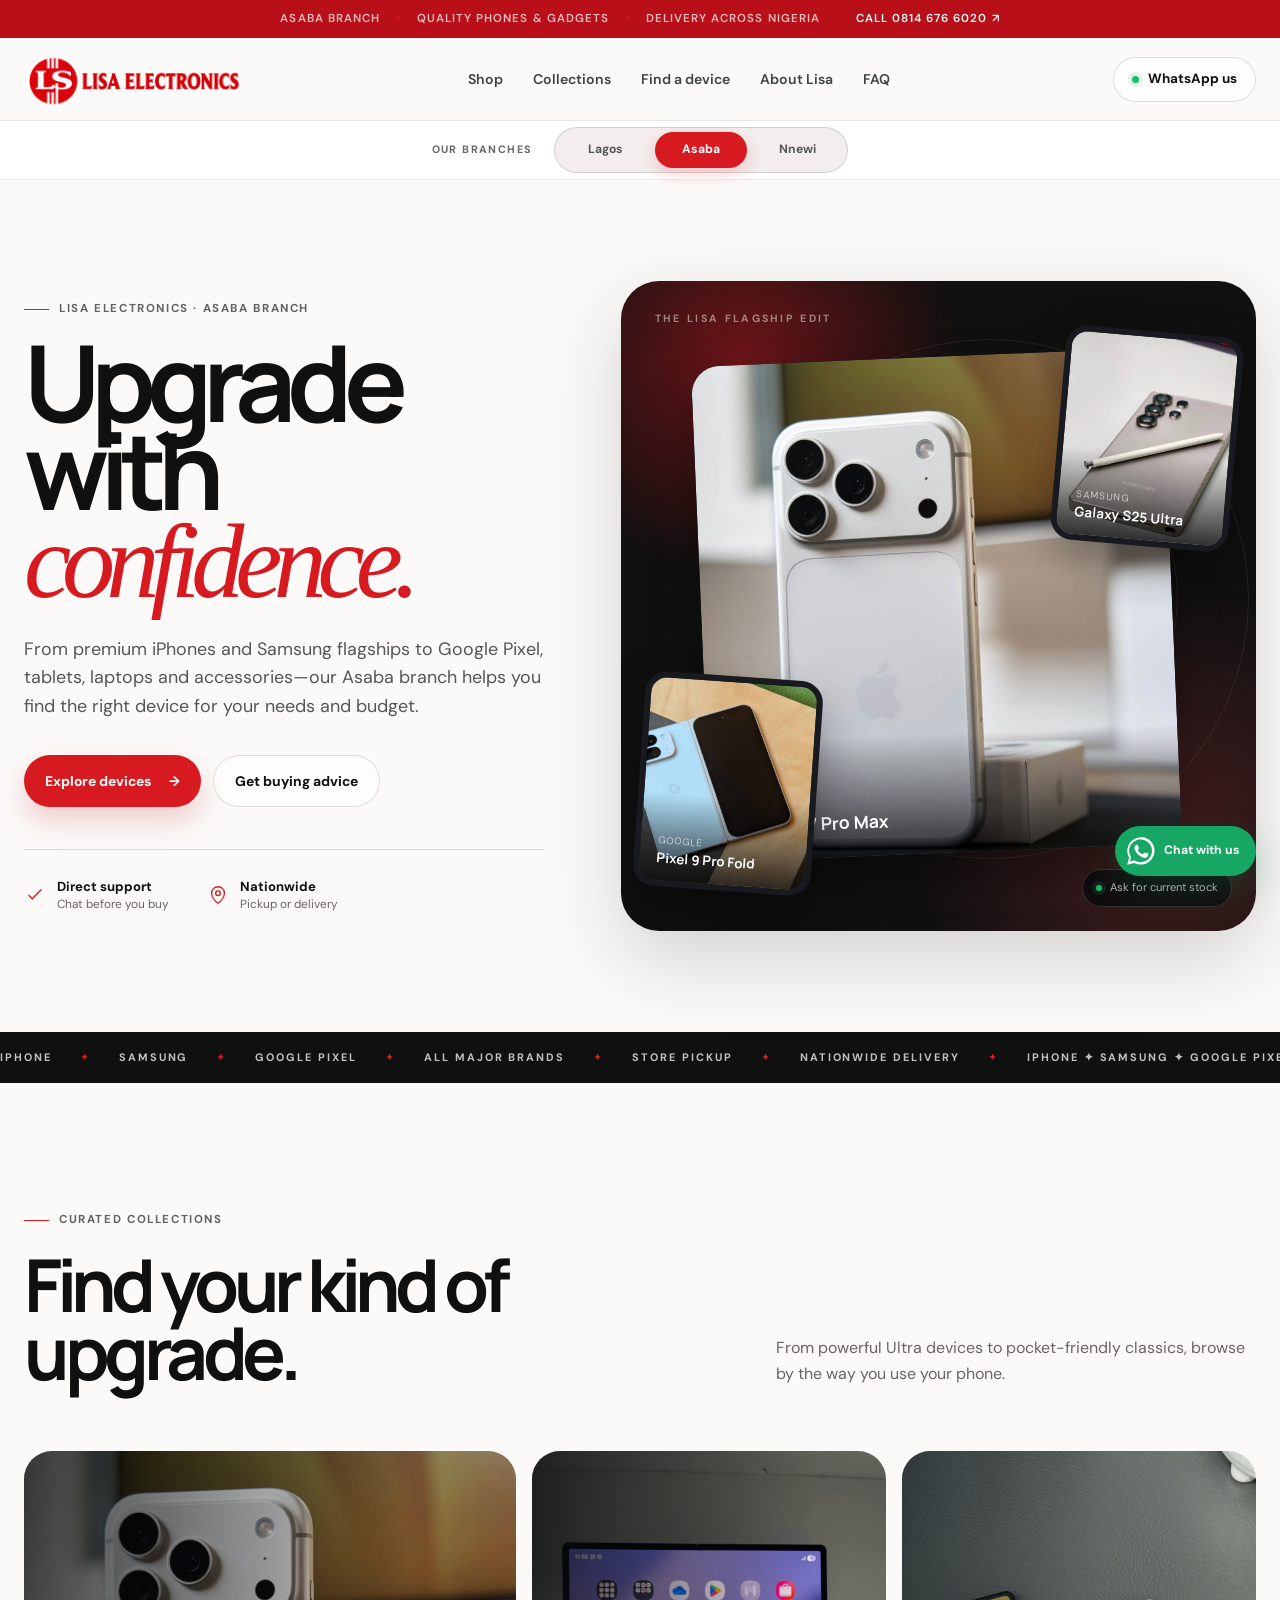
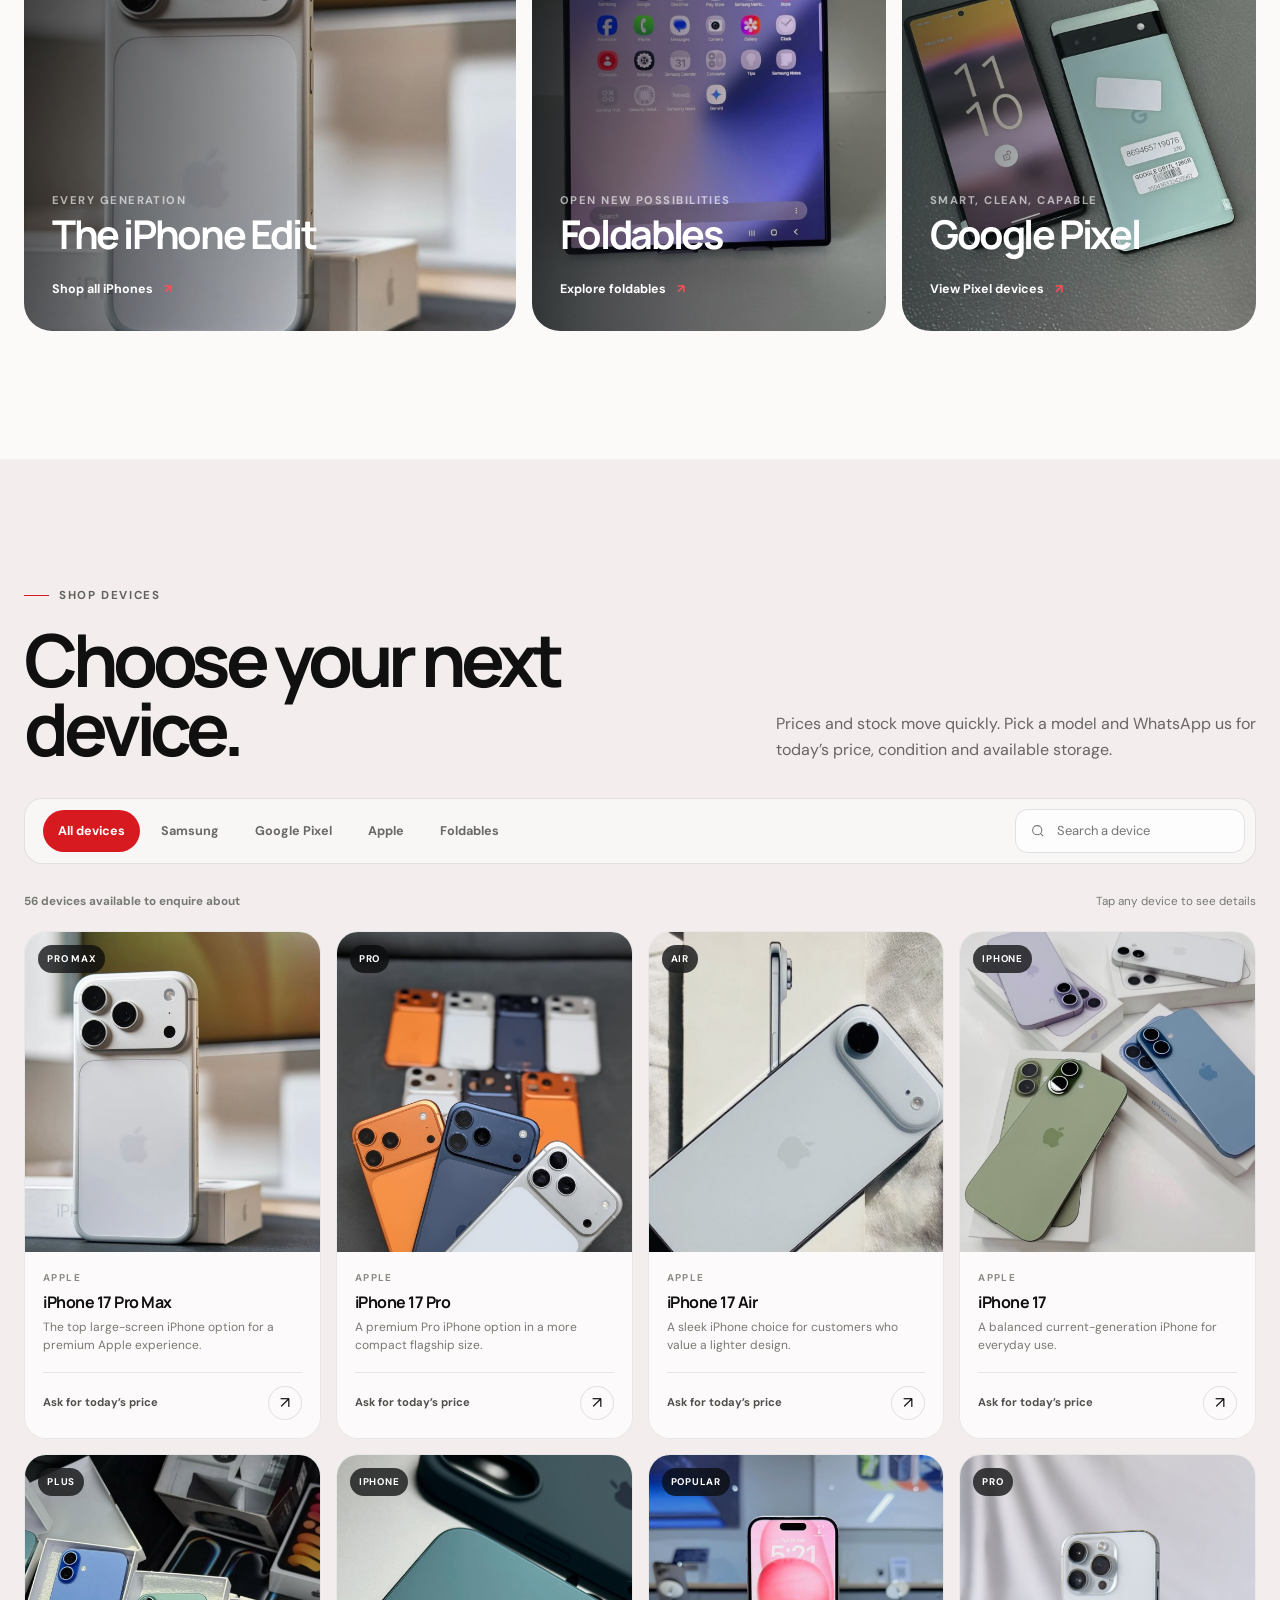
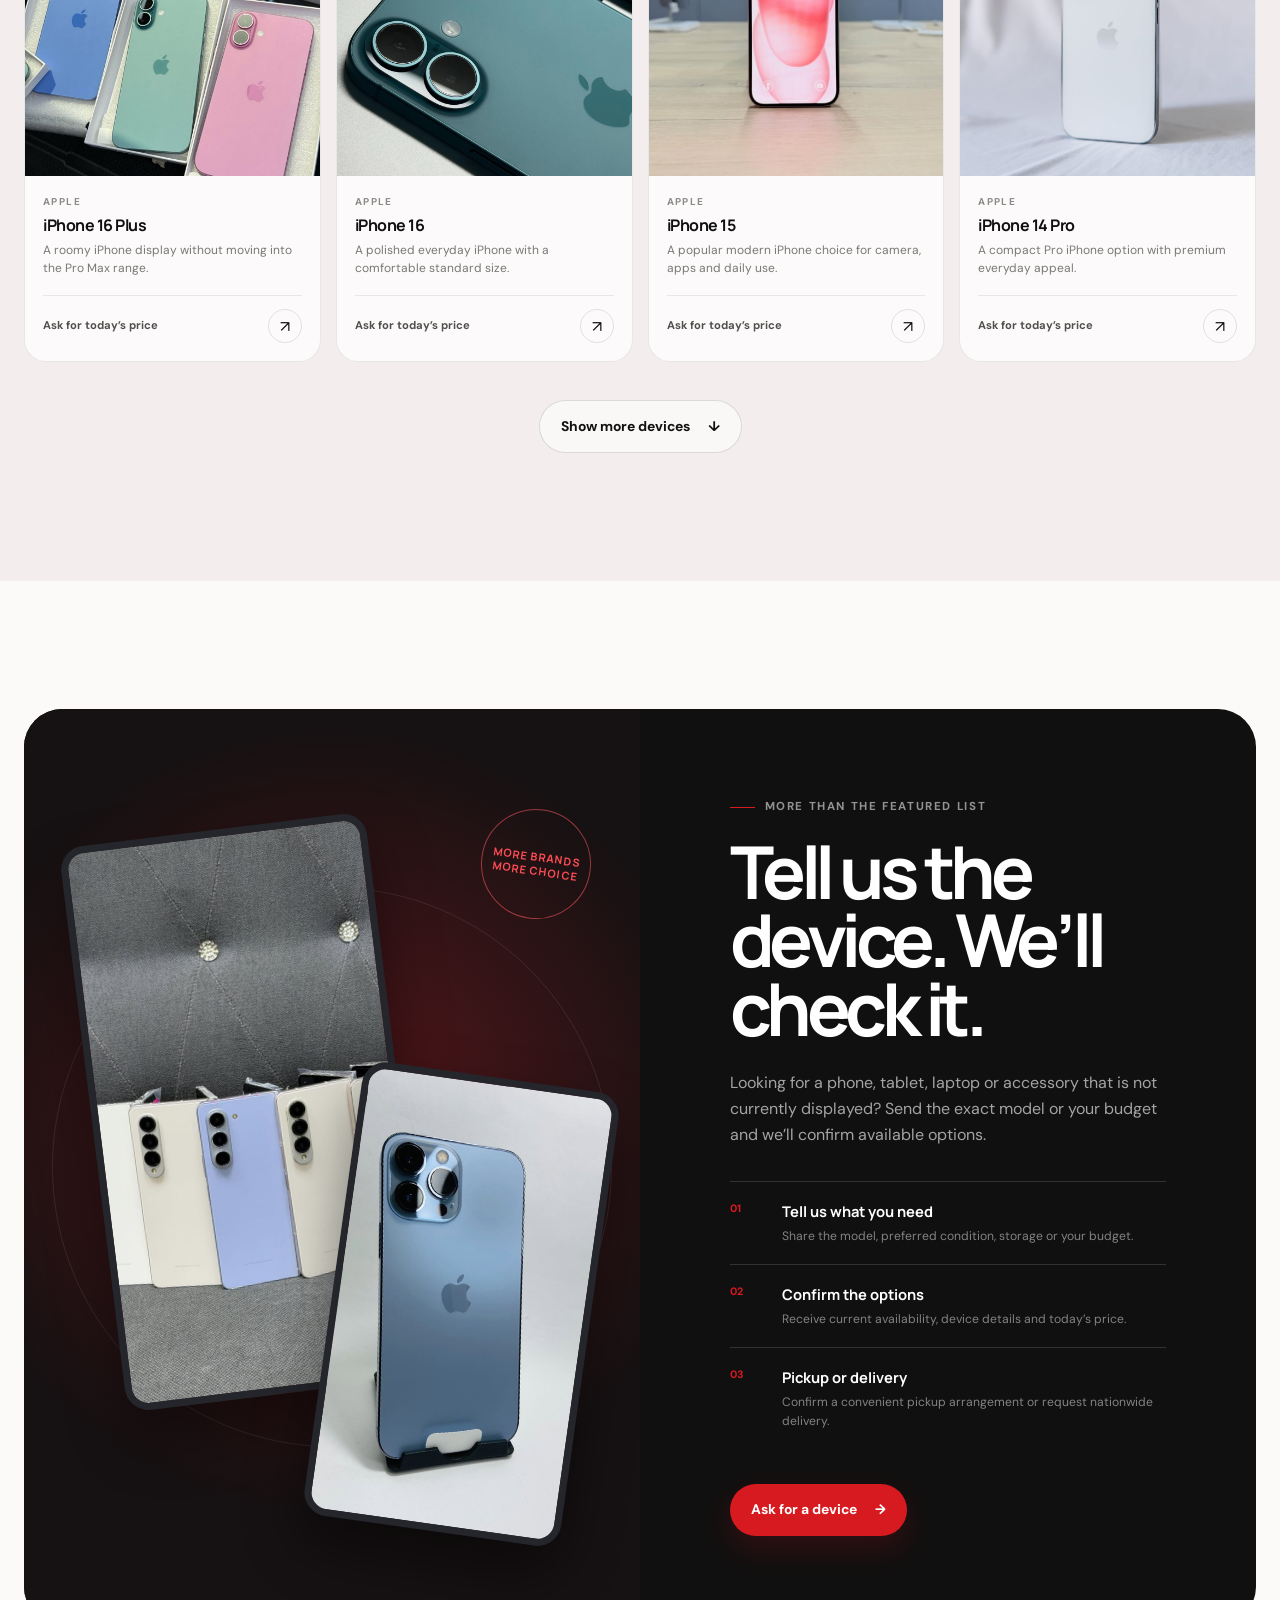
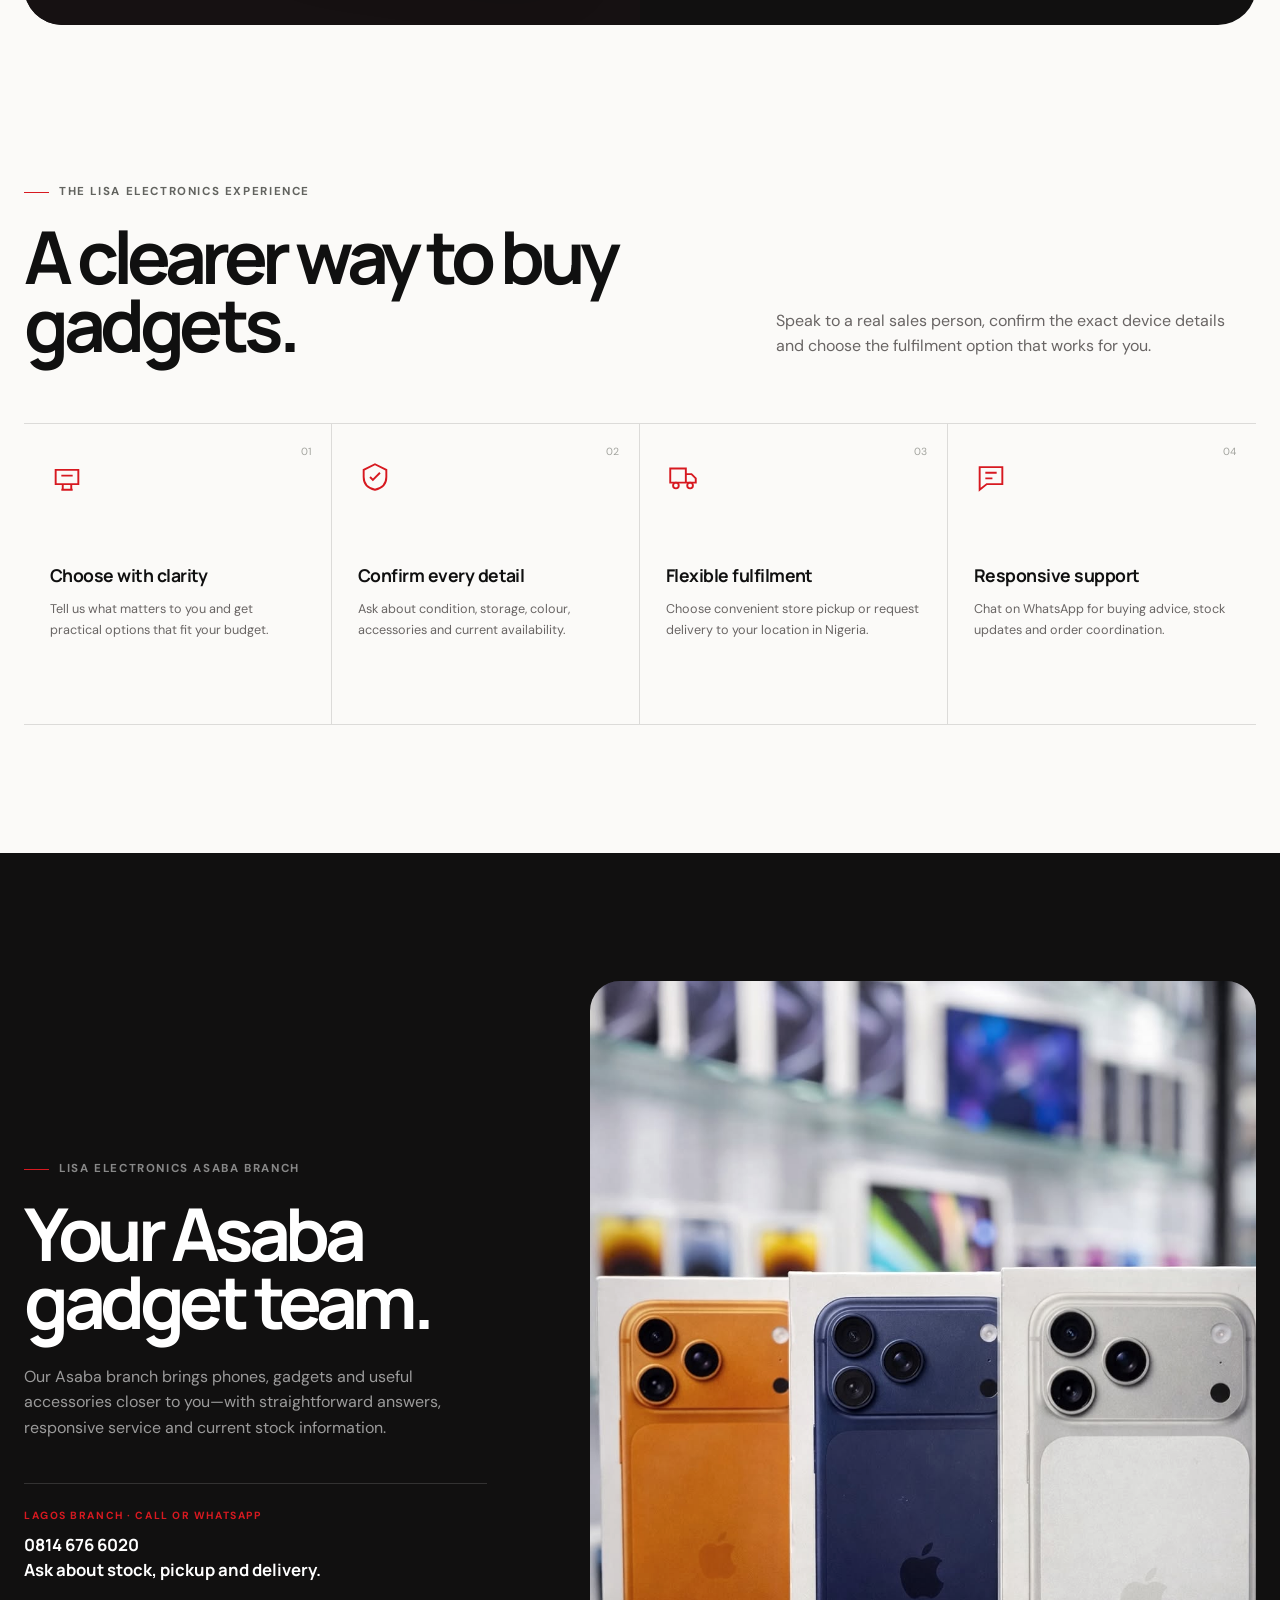
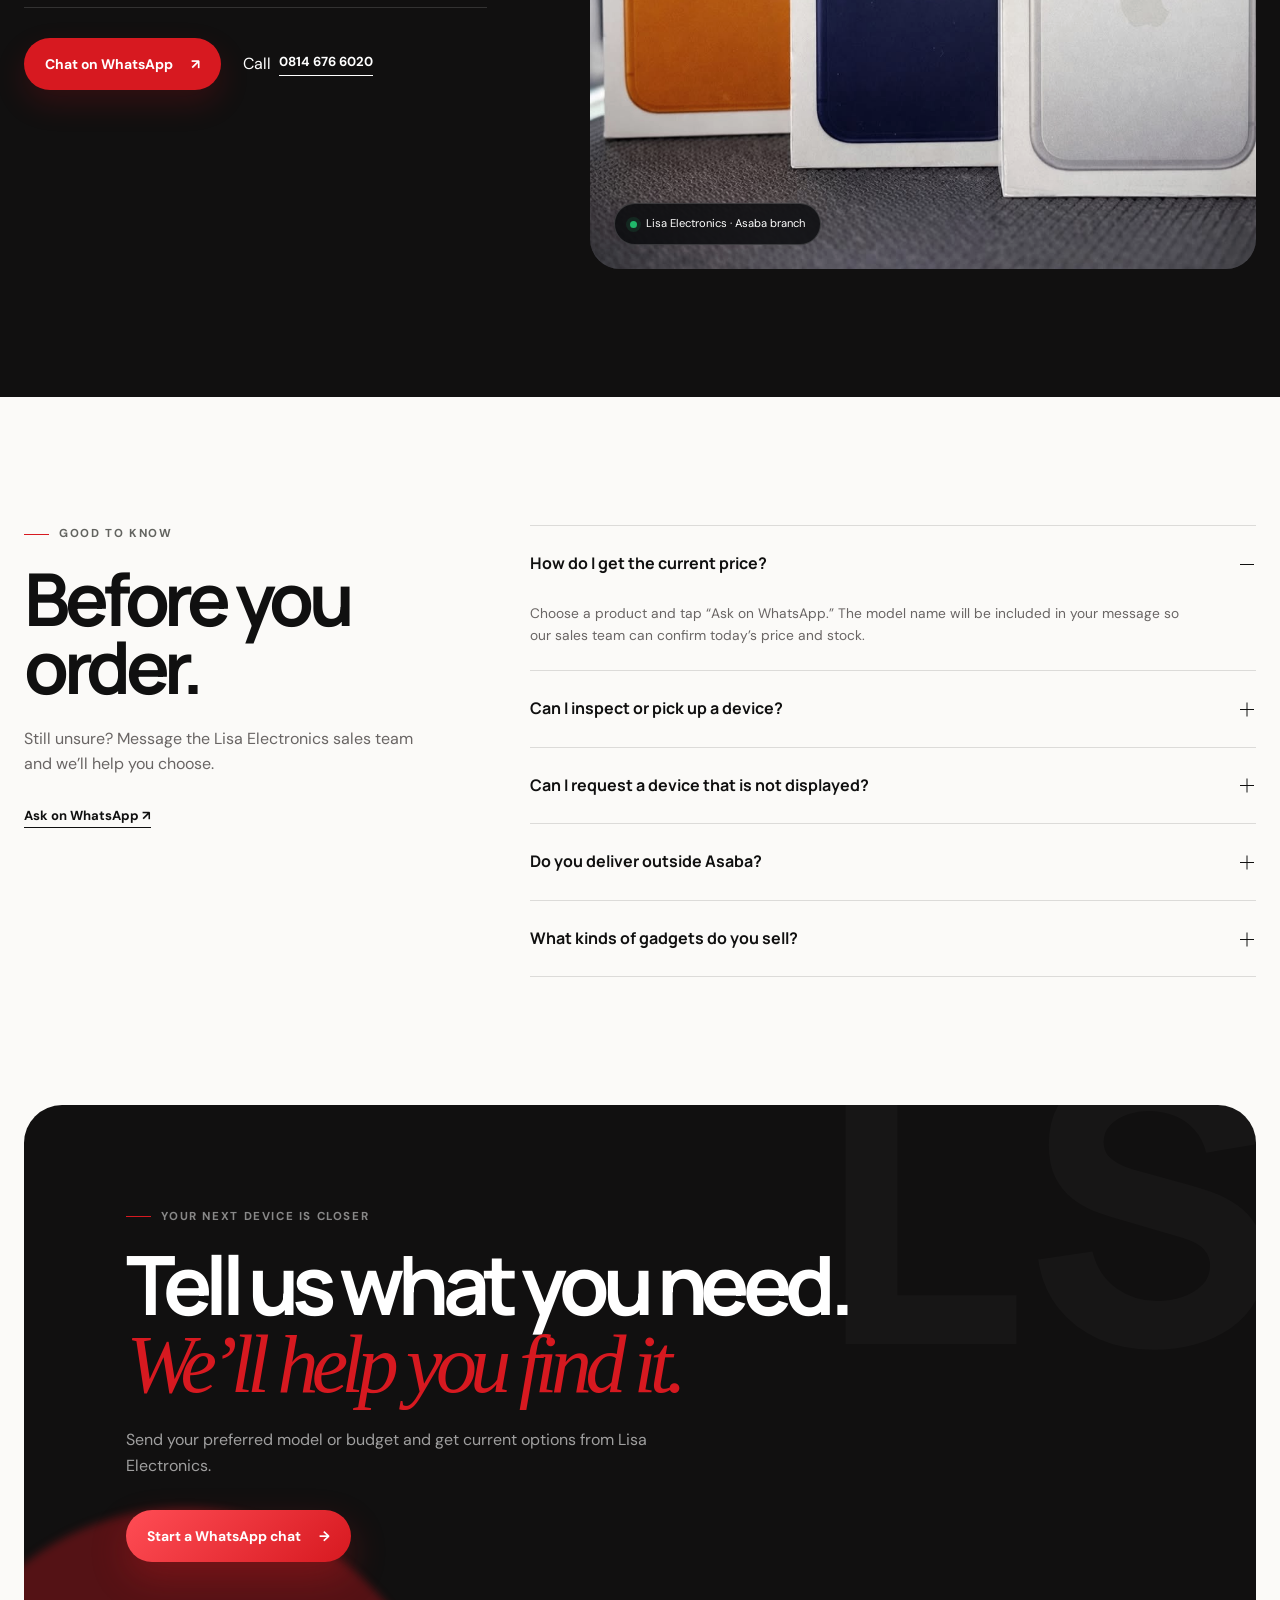
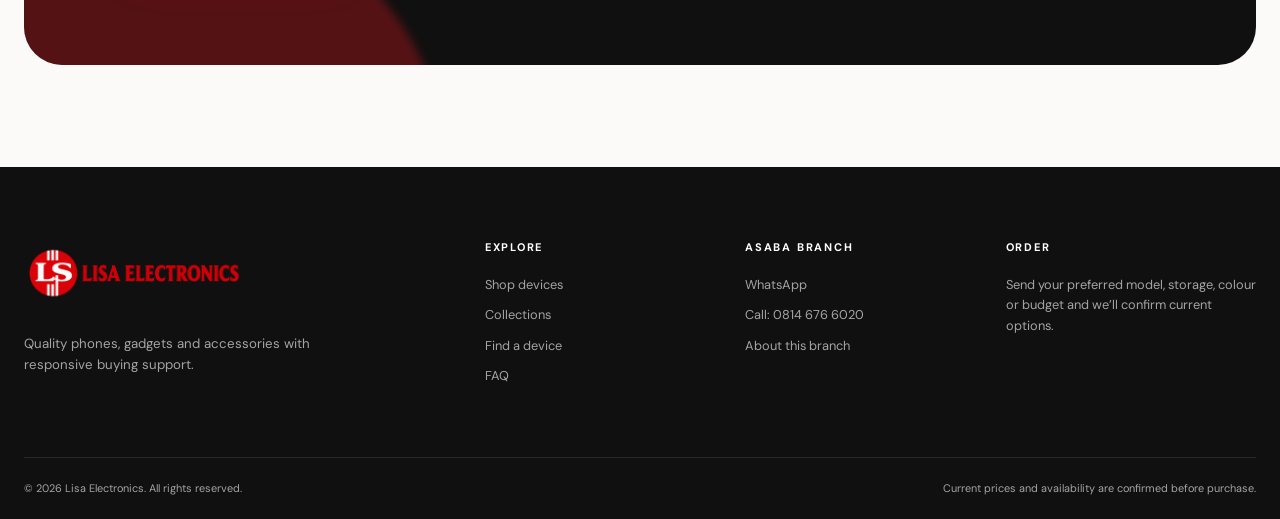
==== asaba.html @ 22c8abcc "Add Lagos, Asaba and Nnewi branch pages" ====
<!DOCTYPE html>
<html lang="en">
<head>
  <meta charset="utf-8">
  <meta name="viewport" content="width=device-width, initial-scale=1">
  <meta name="description" content="Shop quality iPhones, Samsung phones, Google Pixel devices and accessories from the Lisa Electronics Asaba branch, with helpful buying support and delivery across Nigeria.">
  <meta name="theme-color" content="#d71920">
  <meta property="og:title" content="Lisa Electronics Asaba Branch | Phones, Gadgets &amp; Accessories">
  <meta property="og:description" content="Find the right phone for your budget, confirm current stock on WhatsApp and arrange pickup or delivery across Nigeria.">
  <meta property="og:type" content="website">
  <meta property="og:image" content="images/lisa-electronics-logo.png">
  <link rel="icon" href="images/lisa-electronics-logo.png" type="image/png">
  <title>Lisa Electronics Asaba Branch | Phones, Gadgets &amp; Accessories</title>
  <link rel="preconnect" href="https://fonts.googleapis.com">
  <link rel="preconnect" href="https://fonts.gstatic.com" crossorigin>
  <link href="https://fonts.googleapis.com/css2?family=DM+Sans:wght@400;500;600;700&family=Manrope:wght@500;600;700;800&display=swap" rel="stylesheet">
  <link rel="stylesheet" href="style.css">
  <script src="script.js" defer></script>
</head>
<body data-branch="Asaba" data-whatsapp="2348146766020">
  <a class="skip-link" href="#main">Skip to content</a>

  <section class="announcement" aria-label="Store announcement">
    <p>Asaba branch <span></span> Quality phones &amp; gadgets <span></span> Delivery across Nigeria</p>
    <span class="announcement-calls"><a href="tel:+2348146766020">Call&nbsp;0814&nbsp;676&nbsp;6020 <span aria-hidden="true">↗</span></a></span>
  </section>

  <header class="site-header" id="top">
    <nav class="nav shell" aria-label="Primary navigation">
      <a class="brand" href="#top" aria-label="Lisa Electronics home">
        <span class="brand-mark"><img src="images/lisa-electronics-logo.png" alt="Lisa Electronics" width="900" height="300"></span>
      </a>

      <button class="menu-toggle" type="button" aria-expanded="false" aria-controls="navMenu" aria-label="Open navigation">
        <span></span><span></span>
      </button>

      <div class="nav-menu" id="navMenu">
        <a href="#shop">Shop</a>
        <a href="#collections">Collections</a>
        <a href="#sourcing">Find a device</a>
        <a href="#visit">About Lisa</a>
        <a href="#faq">FAQ</a>
      </div>

      <a class="header-cta" href="https://wa.me/2348146766020?text=Hello%20Lisa%20Electronics%20Asaba%20branch%2C%20I%20want%20to%20order%20a%20gadget.%20Please%20share%20current%20options%20and%20prices." target="_blank" rel="noopener">
        <span class="status-dot" aria-hidden="true"></span> WhatsApp us
      </a>
    </nav>
  </header>

  <nav class="branch-tabs" aria-label="Choose a Lisa Electronics branch">
    <div class="branch-tabs-inner shell">
      <span class="branch-tabs-label">Our branches</span>
      <div class="branch-tab-list" role="list">
        <a class="branch-tab" href="index.html">Lagos</a>
        <a class="branch-tab active" href="asaba.html" aria-current="page">Asaba</a>
        <a class="branch-tab" href="nnewi.html">Nnewi</a>
      </div>
    </div>
  </nav>

  <main id="main">
    <section class="hero shell" aria-labelledby="hero-title">
      <div class="hero-copy reveal">
        <p class="kicker"><span></span> Lisa Electronics · Asaba branch</p>
        <h1 id="hero-title">Upgrade with <em>confidence.</em></h1>
        <p class="hero-lead">From premium iPhones and Samsung flagships to Google Pixel, tablets, laptops and accessories—our Asaba branch helps you find the right device for your needs and budget.</p>
        <div class="hero-actions">
          <a class="button button-primary" href="#shop">Explore devices <span aria-hidden="true">→</span></a>
          <a class="button button-secondary" href="https://wa.me/2348146766020?text=Hello%20Lisa%20Electronics%20Asaba%20branch%2C%20help%20me%20choose%20the%20right%20device%20for%20my%20budget." target="_blank" rel="noopener">Get buying advice</a>
        </div>
        <div class="hero-trust" role="group" aria-label="Buying options">
          <div><svg viewBox="0 0 24 24" aria-hidden="true"><path d="m5 12 4 4L19 6"/></svg><span><strong>Direct support</strong>Chat before you buy</span></div>
          <div><svg viewBox="0 0 24 24" aria-hidden="true"><path d="M12 21s7-4.7 7-11a7 7 0 1 0-14 0c0 6.3 7 11 7 11Z"/><circle cx="12" cy="10" r="2.5"/></svg><span><strong>Nationwide</strong>Pickup or delivery</span></div>
        </div>
      </div>

      <div class="hero-showcase reveal" role="group" aria-label="Featured premium devices">
        <div class="hero-orbit orbit-one"></div>
        <div class="hero-orbit orbit-two"></div>
        <p class="showcase-label">THE LISA FLAGSHIP EDIT</p>
        <figure class="hero-product main-product">
          <img src="images/17promax-1.jpg" alt="Apple iPhone 17 Pro Max" fetchpriority="high">
          <figcaption><span>Apple</span><strong>iPhone 17 Pro Max</strong></figcaption>
        </figure>
        <figure class="hero-product mini-product mini-one">
          <img src="images/products/google-pixel-9-pro-fold.jpg" alt="Google Pixel 9 Pro Fold" fetchpriority="high">
          <figcaption><span>Google</span><strong>Pixel 9 Pro Fold</strong></figcaption>
        </figure>
        <figure class="hero-product mini-product mini-two">
          <img src="images/products/samsung-galaxy-s25-ultra-5g.jpeg" alt="Samsung Galaxy S25 Ultra with S Pen" fetchpriority="high">
          <figcaption><span>Samsung</span><strong>Galaxy S25 Ultra</strong></figcaption>
        </figure>
        <div class="availability-pill"><span></span> Ask for current stock</div>
      </div>
    </section>

    <section class="service-strip" aria-label="Lisa Electronics services">
      <div class="service-track">
        <span>IPHONE</span><b>✦</b><span>SAMSUNG</span><b>✦</b><span>GOOGLE PIXEL</span><b>✦</b><span>ALL MAJOR BRANDS</span><b>✦</b><span>STORE PICKUP</span><b>✦</b><span>NATIONWIDE DELIVERY</span><b>✦</b>
      </div>
    </section>

    <section class="collections section shell" id="collections" aria-labelledby="collections-title">
      <div class="section-head reveal">
        <div>
          <p class="kicker"><span></span> Curated collections</p>
          <h2 id="collections-title">Find your kind of upgrade.</h2>
        </div>
        <p>From powerful Ultra devices to pocket-friendly classics, browse by the way you use your phone.</p>
      </div>

      <div class="collection-grid">
        <article class="collection-card collection-dark reveal" data-brand="Apple">
          <div class="collection-copy">
            <p>Every generation</p>
            <h3>The iPhone Edit</h3>
            <button type="button">Shop all iPhones <span aria-hidden="true">↗</span></button>
          </div>
          <img src="images/17promax-1.jpg" alt="Apple iPhone collection" loading="lazy">
        </article>
        <article class="collection-card collection-light reveal" data-collection="Foldable">
          <div class="collection-copy">
            <p>Open new possibilities</p>
            <h3>Foldables</h3>
            <button type="button">Explore foldables <span aria-hidden="true">↗</span></button>
          </div>
          <img src="images/products/samsung-galaxy-z-fold-6.jpeg" alt="Samsung Galaxy Z Fold 6 foldable phone" loading="lazy">
        </article>
        <article class="collection-card collection-accent reveal" data-brand="Google">
          <div class="collection-copy">
            <p>Smart, clean, capable</p>
            <h3>Google Pixel</h3>
            <button type="button">View Pixel devices <span aria-hidden="true">↗</span></button>
          </div>
          <img src="images/products/google-pixel-6a.webp" alt="Google Pixel 6a phones" loading="lazy">
        </article>
      </div>
    </section>

    <section class="shop section" id="shop" aria-labelledby="shop-title">
      <div class="shell">
        <div class="section-head shop-head reveal">
          <div>
            <p class="kicker"><span></span> Shop devices</p>
            <h2 id="shop-title">Choose your next device.</h2>
          </div>
          <p>Prices and stock move quickly. Pick a model and WhatsApp us for today’s price, condition and available storage.</p>
        </div>

        <div class="catalog-toolbar reveal">
          <div class="filter-tabs" id="filterTabs" role="group" aria-label="Filter products by brand">
            <button class="filter active" type="button" data-filter="All">All devices</button>
            <button class="filter" type="button" data-filter="Samsung">Samsung</button>
            <button class="filter" type="button" data-filter="Google">Google Pixel</button>
            <button class="filter" type="button" data-filter="Apple">Apple</button>
            <button class="filter" type="button" data-filter="Foldable">Foldables</button>
          </div>
          <label class="catalog-search">
            <span class="sr-only">Search devices</span>
            <svg viewBox="0 0 24 24" aria-hidden="true"><circle cx="11" cy="11" r="7"/><path d="m20 20-4-4"/></svg>
            <input id="searchInput" type="search" placeholder="Search a device" autocomplete="off">
          </label>
        </div>

        <div class="catalog-meta">
          <p id="resultsCount" aria-live="polite">Loading devices…</p>
          <span>Tap any device to see details</span>
        </div>

        <div class="product-grid" id="productGrid"></div>

        <div class="load-more-wrap">
          <button class="button button-secondary" id="loadMore" type="button">Show more devices <span aria-hidden="true">↓</span></button>
        </div>
      </div>
    </section>

    <section class="sourcing section shell" id="sourcing" aria-labelledby="sourcing-title">
      <div class="sourcing-panel reveal">
        <div class="sourcing-visual">
          <div class="sourcing-image image-a"><img src="images/products/samsung-galaxy-z-fold-5.jpeg" alt="Samsung Galaxy Z Fold 5 selection" loading="lazy"></div>
          <div class="sourcing-image image-b"><img src="images/13promax-1.jpeg" alt="iPhone 13 Pro Max selection" loading="lazy"></div>
          <span class="sourcing-stamp">MORE BRANDS<br>MORE CHOICE</span>
        </div>
        <div class="sourcing-copy">
          <p class="kicker"><span></span> More than the featured list</p>
          <h2 id="sourcing-title">Tell us the device. We’ll check it.</h2>
          <p>Looking for a phone, tablet, laptop or accessory that is not currently displayed? Send the exact model or your budget and we’ll confirm available options.</p>
          <ul>
            <li><span>01</span><div><strong>Tell us what you need</strong><p>Share the model, preferred condition, storage or your budget.</p></div></li>
            <li><span>02</span><div><strong>Confirm the options</strong><p>Receive current availability, device details and today’s price.</p></div></li>
            <li><span>03</span><div><strong>Pickup or delivery</strong><p>Confirm a convenient pickup arrangement or request nationwide delivery.</p></div></li>
          </ul>
          <a class="button button-primary" href="https://wa.me/2348146766020?text=Hello%20Lisa%20Electronics%20Asaba%20branch%2C%20I%20am%20looking%20for%20this%20device%3A%20____.%20My%20preferred%20storage%20or%20budget%20is%3A%20____." target="_blank" rel="noopener">Ask for a device <span aria-hidden="true">→</span></a>
        </div>
      </div>
    </section>

    <section class="promise section shell" aria-labelledby="promise-title">
      <div class="section-head reveal">
        <div>
          <p class="kicker"><span></span> The Lisa Electronics experience</p>
          <h2 id="promise-title">A clearer way to buy gadgets.</h2>
        </div>
        <p>Speak to a real sales person, confirm the exact device details and choose the fulfilment option that works for you.</p>
      </div>
      <div class="promise-grid">
        <article class="reveal"><span>01</span><svg viewBox="0 0 24 24" aria-hidden="true"><path d="M4 7h16v10H4z"/><path d="M8 21h8M9 17v4m6-4v4M8 11h8"/></svg><h3>Choose with clarity</h3><p>Tell us what matters to you and get practical options that fit your budget.</p></article>
        <article class="reveal"><span>02</span><svg viewBox="0 0 24 24" aria-hidden="true"><path d="m12 3 8 4v5c0 5-3.4 8-8 9-4.6-1-8-4-8-9V7z"/><path d="m8.5 12 2 2 5-5"/></svg><h3>Confirm every detail</h3><p>Ask about condition, storage, colour, accessories and current availability.</p></article>
        <article class="reveal"><span>03</span><svg viewBox="0 0 24 24" aria-hidden="true"><path d="M3 6h11v10H3zM14 10h4l3 3v3h-7z"/><circle cx="7" cy="18" r="2"/><circle cx="17" cy="18" r="2"/></svg><h3>Flexible fulfilment</h3><p>Choose convenient store pickup or request delivery to your location in Nigeria.</p></article>
        <article class="reveal"><span>04</span><svg viewBox="0 0 24 24" aria-hidden="true"><path d="M4 5h16v12H9l-5 4z"/><path d="M8 9h8M8 13h5"/></svg><h3>Responsive support</h3><p>Chat on WhatsApp for buying advice, stock updates and order coordination.</p></article>
      </div>
    </section>

    <section class="visit section" id="visit" aria-labelledby="visit-title">
      <div class="visit-grid shell">
        <div class="visit-copy reveal">
          <p class="kicker"><span></span> Lisa Electronics Asaba branch</p>
          <h2 id="visit-title">Your Asaba gadget team.</h2>
          <p>Our Asaba branch brings phones, gadgets and useful accessories closer to you—with straightforward answers, responsive service and current stock information.</p>
          <address>
            <span>LAGOS BRANCH · CALL OR WHATSAPP</span>
            <strong>0814 676 6020<br>Ask about stock, pickup and delivery.</strong>
          </address>
          <div class="visit-actions">
            <a class="button button-primary" href="https://wa.me/2348146766020?text=Hello%20Lisa%20Electronics%20Asaba%20branch%2C%20I%20would%20like%20to%20ask%20about%20your%20available%20devices." target="_blank" rel="noopener">Chat on WhatsApp <span aria-hidden="true">↗</span></a>
            <span class="visit-call-lines">Call <a class="text-link" href="tel:+2348146766020">0814&nbsp;676&nbsp;6020</a></span>
          </div>
        </div>
        <figure class="store-figure reveal">
          <img src="images/brand17.jpg" alt="Premium phones available from Lisa Electronics" loading="lazy">
          <figcaption><span class="status-dot"></span> Lisa Electronics · Asaba branch</figcaption>
        </figure>
      </div>
    </section>

    <section class="faq section shell" id="faq" aria-labelledby="faq-title">
      <div class="faq-intro reveal">
        <p class="kicker"><span></span> Good to know</p>
        <h2 id="faq-title">Before you order.</h2>
        <p>Still unsure? Message the Lisa Electronics sales team and we’ll help you choose.</p>
        <a class="text-link" href="https://wa.me/2348146766020?text=Hello%20Lisa%20Electronics%20Asaba%20branch%2C%20I%20have%20a%20question%20before%20I%20order." target="_blank" rel="noopener">Ask on WhatsApp <span aria-hidden="true">↗</span></a>
      </div>
      <div class="faq-list reveal">
        <details open><summary>How do I get the current price?<span></span></summary><p>Choose a product and tap “Ask on WhatsApp.” The model name will be included in your message so our sales team can confirm today’s price and stock.</p></details>
        <details><summary>Can I inspect or pick up a device?<span></span></summary><p>Message or call us to confirm the available device and the current pickup arrangement before you set out.</p></details>
        <details><summary>Can I request a device that is not displayed?<span></span></summary><p>Yes. Send the exact model or your budget on WhatsApp and the team will confirm currently available options.</p></details>
        <details><summary>Do you deliver outside Asaba?<span></span></summary><p>Delivery options are available across Nigeria. Confirm the destination and delivery arrangement with our sales team before payment.</p></details>
        <details><summary>What kinds of gadgets do you sell?<span></span></summary><p>Lisa Electronics supplies phones, foldables, tablets, laptops and useful accessories across several popular brands.</p></details>
      </div>
    </section>

    <section class="final-cta shell reveal" aria-labelledby="cta-title">
      <div class="cta-glow"></div>
      <p class="kicker light"><span></span> Your next device is closer</p>
      <h2 id="cta-title">Tell us what you need.<br><em>We’ll help you find it.</em></h2>
      <p>Send your preferred model or budget and get current options from Lisa Electronics.</p>
      <a class="button button-gold" href="https://wa.me/2348146766020?text=Hello%20Lisa%20Electronics%20Asaba%20branch%2C%20my%20budget%20is%20____%20and%20I%20need%20a%20device%20for%20____.%20What%20do%20you%20recommend%3F" target="_blank" rel="noopener">Start a WhatsApp chat <span aria-hidden="true">→</span></a>
    </section>
  </main>

  <footer class="site-footer">
    <div class="footer-main shell">
      <div class="footer-brand">
        <a class="brand" href="#top" aria-label="Lisa Electronics home"><span class="brand-mark"><img src="images/lisa-electronics-logo.png" alt="Lisa Electronics" width="900" height="300"></span></a>
        <p>Quality phones, gadgets and accessories with responsive buying support.</p>
      </div>
      <div class="footer-column"><h3>Explore</h3><a href="#shop">Shop devices</a><a href="#collections">Collections</a><a href="#sourcing">Find a device</a><a href="#faq">FAQ</a></div>
      <div class="footer-column"><h3>Asaba branch</h3><a href="https://wa.me/2348146766020" target="_blank" rel="noopener">WhatsApp</a><a href="tel:+2348146766020">Call:&nbsp;0814&nbsp;676&nbsp;6020</a><a href="#visit">About this branch</a></div>
      <div class="footer-column footer-address"><h3>Order</h3><p>Send your preferred model, storage, colour or budget and we’ll confirm current options.</p></div>
    </div>
    <div class="footer-bottom shell"><p>© <span id="year"></span> Lisa Electronics. All rights reserved.</p><p>Current prices and availability are confirmed before purchase.</p></div>
  </footer>

  <a class="whatsapp-float" href="https://wa.me/2348146766020?text=Hello%20Lisa%20Electronics%20Asaba%20branch%2C%20I%20want%20to%20make%20an%20enquiry." target="_blank" rel="noopener" aria-label="Chat with the Lisa Electronics Asaba branch on WhatsApp">
    <svg viewBox="0 0 32 32" aria-hidden="true"><path d="M27.3 4.6A15.2 15.2 0 0 0 3.4 22.9L1.3 30.7l8-2.1A15.2 15.2 0 0 0 27.3 4.6Zm-11 23.2c-2.4 0-4.7-.7-6.7-1.8l-.5-.3-4.8 1.3 1.3-4.7-.3-.5A12.6 12.6 0 1 1 16.3 27.8Zm6.9-9.4c-.4-.2-2.2-1.1-2.5-1.2-.3-.1-.6-.2-.8.2l-1.1 1.3c-.2.3-.4.3-.8.1-2.1-1-3.5-1.9-4.9-4.3-.4-.6.4-.6 1.1-2 .1-.3.1-.5 0-.7l-1.1-2.7c-.3-.7-.6-.6-.8-.6h-.7c-.3 0-.7.1-1 .5-.3.4-1.3 1.3-1.3 3.2 0 1.9 1.4 3.7 1.6 4 .2.3 2.7 4.1 6.5 5.8 2.4 1 3.3 1.1 4.5.9 1.3-.2 2.2-1.3 2.5-2.6.3-1.3.3-2.4.2-2.6-.1-.2-.4-.3-.8-.5Z"/></svg>
    <span>Chat with us</span>
  </a>

  <div class="mobile-order-bar">
    <a href="tel:+2348146766020">Call&nbsp;Asaba</a>
    <a href="https://wa.me/2348146766020?text=Hello%20Lisa%20Electronics%20Asaba%20branch%2C%20I%20want%20to%20order%20a%20gadget." target="_blank" rel="noopener">Order on WhatsApp</a>
  </div>

  <dialog class="product-dialog" id="productDialog" aria-labelledby="dialogTitle">
    <button class="dialog-close" type="button" aria-label="Close product details">×</button>
    <div class="dialog-grid">
      <div class="dialog-image"><img id="dialogImage" src="images/products/samsung-galaxy-z-fold-7.jpeg" alt="Selected product"></div>
      <div class="dialog-copy">
        <p class="dialog-brand" id="dialogBrand"></p>
        <h2 id="dialogTitle">Product details</h2>
        <p id="dialogDescription"></p>
        <div class="dialog-points"><span>✓ Current stock confirmed on WhatsApp</span><span>✓ Pickup or delivery options</span><span>✓ Multiple brands and device categories available</span></div>
        <p class="dialog-price">Ask for today’s price</p>
        <a class="button button-primary" id="dialogWhatsApp" href="#" target="_blank" rel="noopener">Ask on WhatsApp <span aria-hidden="true">→</span></a>
      </div>
    </div>
  </dialog>
</body>
</html>
---- style.css ----
:root {
  --ink: #101010;
  --ink-2: #1d1112;
  --paper: #fbfaf8;
  --paper-2: #f3eeed;
  --white: #fff;
  --gold: #d71920;
  --gold-light: #ff4d55;
  --green: #20b96b;
  --muted: #696564;
  --line: rgba(10, 11, 13, .13);
  --dark-line: rgba(255, 255, 255, .14);
  --shadow: 0 28px 80px rgba(0, 0, 0, .16);
  --radius: 28px;
  --font-display: "Manrope", "Arial Black", sans-serif;
  --font-body: "DM Sans", Arial, sans-serif;
}

*, *::before, *::after { box-sizing: border-box; }
html { scroll-behavior: smooth; scroll-padding-top: 96px; }
body {
  margin: 0;
  overflow-x: hidden;
  color: var(--ink);
  background: var(--paper);
  font-family: var(--font-body);
  line-height: 1.6;
  -webkit-font-smoothing: antialiased;
}
body.menu-open { overflow: hidden; }
img { display: block; max-width: 100%; }
a { color: inherit; text-decoration: none; }
button, input { font: inherit; }
button { color: inherit; }
p, h1, h2, h3 { margin-top: 0; }
::selection { color: var(--white); background: var(--gold); }
.shell { width: min(1280px, calc(100% - 48px)); margin-inline: auto; }
.section { padding-block: clamp(84px, 10vw, 144px); }
.sr-only { position: absolute; width: 1px; height: 1px; padding: 0; margin: -1px; overflow: hidden; clip: rect(0, 0, 0, 0); white-space: nowrap; border: 0; }
.skip-link { position: fixed; top: 10px; left: 10px; z-index: 200; padding: 10px 16px; color: #fff; background: var(--ink); transform: translateY(-140%); }
.skip-link:focus { transform: none; }

.announcement {
  min-height: 38px;
  padding: 7px 24px;
  display: flex;
  align-items: center;
  justify-content: center;
  gap: 36px;
  color: rgba(255,255,255,.72);
  background: #b80f18;
  font-size: .72rem;
  font-weight: 600;
  letter-spacing: .09em;
  text-transform: uppercase;
}
.announcement p { margin: 0; }
.announcement p span { display: inline-block; width: 3px; height: 3px; margin: 3px 13px; border-radius: 50%; background: var(--gold); }
.announcement-calls { display: inline-flex; align-items: center; gap: 14px; white-space: nowrap; }
.announcement a { color: var(--white); }
.announcement a:hover { color: var(--gold-light); }

.site-header {
  position: sticky;
  top: 0;
  z-index: 100;
  border-bottom: 1px solid rgba(10,11,13,.08);
  background: rgba(251, 250, 248, .9);
  backdrop-filter: blur(18px);
  -webkit-backdrop-filter: blur(18px);
}
.nav { min-height: 82px; display: flex; align-items: center; justify-content: space-between; gap: 30px; }
.brand { display: inline-flex; align-items: center; gap: 12px; flex: 0 0 auto; }
.brand-mark {
  width: 220px;
  height: 64px;
  padding: 0;
  display: grid;
  place-items: center;
  overflow: hidden;
  border: 0;
  border-radius: 0;
  background: transparent;
  box-shadow: none;
}
.brand-mark img {
  width: 100%;
  height: 100%;
  object-fit: contain;
}
.nav-menu { display: flex; align-items: center; gap: 30px; }
.nav-menu a { position: relative; color: #3f4142; font-size: .88rem; font-weight: 600; }
.nav-menu a::after { content: ""; position: absolute; left: 0; right: 100%; bottom: -7px; height: 1px; background: var(--ink); transition: right .25s ease; }
.nav-menu a:hover::after { right: 0; }
.header-cta {
  min-height: 45px;
  padding: 10px 18px;
  display: inline-flex;
  align-items: center;
  gap: 9px;
  border: 1px solid var(--line);
  border-radius: 999px;
  background: rgba(255,255,255,.6);
  font-size: .84rem;
  font-weight: 700;
  transition: background .25s ease, color .25s ease, transform .25s ease;
}
.header-cta:hover { color: var(--white); background: var(--gold); transform: translateY(-2px); }
.status-dot { width: 7px; height: 7px; flex: 0 0 auto; border-radius: 50%; background: var(--green); box-shadow: 0 0 0 4px rgba(32,185,107,.13); }
.menu-toggle { display: none; width: 46px; height: 46px; padding: 0; border: 1px solid var(--line); border-radius: 50%; background: transparent; }
.menu-toggle span { display: block; width: 20px; height: 1.5px; margin: 5px auto; background: var(--ink); transition: transform .25s ease; }

.branch-tabs { border-bottom: 1px solid rgba(10,11,13,.08); background: #fff; }
.branch-tabs-inner { min-height: 58px; display: flex; align-items: center; justify-content: center; gap: 22px; }
.branch-tabs-label { color: var(--muted); font-size: .67rem; font-weight: 700; letter-spacing: .13em; text-transform: uppercase; }
.branch-tab-list { padding: 4px; display: inline-flex; align-items: center; gap: 4px; border: 1px solid var(--line); border-radius: 999px; background: var(--paper-2); }
.branch-tab { min-width: 92px; padding: 8px 16px; border-radius: 999px; color: #555; font-size: .76rem; font-weight: 700; text-align: center; transition: color .2s ease, background .2s ease, box-shadow .2s ease; }
.branch-tab:hover { color: var(--ink); background: rgba(255,255,255,.7); }
.branch-tab.active { color: #fff; background: var(--gold); box-shadow: 0 6px 18px rgba(215,25,32,.2); }

.hero {
  min-height: calc(100vh - 120px);
  padding-block: clamp(54px, 7.5vw, 96px);
  display: grid;
  grid-template-columns: minmax(0, .9fr) minmax(480px, 1.1fr);
  align-items: center;
  gap: clamp(42px, 6vw, 100px);
}
.hero-copy { padding-block: 24px; }
.kicker { margin-bottom: 20px; display: flex; align-items: center; gap: 10px; color: #62635f; font-size: .72rem; font-weight: 700; letter-spacing: .14em; text-transform: uppercase; }
.kicker > span { width: 25px; height: 1px; background: var(--gold); }
.hero h1 {
  max-width: 760px;
  margin-bottom: 30px;
  font-family: var(--font-display);
  font-size: clamp(4rem, 8.3vw, 8.2rem);
  font-weight: 700;
  letter-spacing: -.085em;
  line-height: .82;
}
.hero h1 em, .final-cta h2 em { color: var(--gold); font-family: Georgia, serif; font-weight: 400; }
.hero-lead { max-width: 600px; margin-bottom: 34px; color: #555753; font-size: clamp(1rem, 1.4vw, 1.16rem); }
.hero-actions { display: flex; flex-wrap: wrap; gap: 12px; }
.button {
  min-height: 52px;
  padding: 14px 21px;
  display: inline-flex;
  align-items: center;
  justify-content: center;
  gap: 18px;
  border: 0;
  border-radius: 999px;
  cursor: pointer;
  font-size: .87rem;
  font-weight: 700;
  transition: transform .25s ease, box-shadow .25s ease, background .25s ease, color .25s ease;
}
.button:hover { transform: translateY(-3px); }
.button-primary { color: #fff; background: var(--gold); box-shadow: 0 13px 30px rgba(183,15,24,.2); }
.button-primary:hover { background: #b80f18; box-shadow: 0 18px 36px rgba(183,15,24,.28); }
.button-secondary { border: 1px solid var(--line); background: rgba(255,255,255,.58); }
.button-secondary:hover { background: var(--white); }
.button-gold { color: #fff; background: linear-gradient(135deg, var(--gold-light), var(--gold)); box-shadow: 0 16px 36px rgba(215,25,32,.28); }
.hero-trust { margin-top: 42px; padding-top: 28px; display: flex; gap: 38px; border-top: 1px solid var(--line); }
.hero-trust > div { display: flex; align-items: center; gap: 11px; }
.hero-trust svg { width: 22px; fill: none; stroke: var(--gold); stroke-width: 1.5; }
.hero-trust span { display: grid; color: var(--muted); font-size: .74rem; line-height: 1.35; }
.hero-trust strong { color: var(--ink); font-size: .82rem; }

.hero-showcase {
  position: relative;
  min-height: 650px;
  overflow: hidden;
  border-radius: 38px;
  isolation: isolate;
  color: #fff;
  background:
    radial-gradient(circle at 19% 12%, rgba(215,25,32,.46), transparent 28%),
    radial-gradient(circle at 85% 85%, rgba(255,77,85,.22), transparent 32%),
    #111010;
  box-shadow: var(--shadow);
}
.hero-showcase::after { content: ""; position: absolute; inset: 0; z-index: -1; opacity: .35; background-image: linear-gradient(rgba(255,255,255,.025) 1px, transparent 1px), linear-gradient(90deg, rgba(255,255,255,.025) 1px, transparent 1px); background-size: 44px 44px; }
.showcase-label { position: absolute; z-index: 5; top: 30px; left: 34px; margin: 0; color: rgba(255,255,255,.48); font-size: .66rem; font-weight: 700; letter-spacing: .22em; }
.hero-orbit { position: absolute; border: 1px solid rgba(255,255,255,.08); border-radius: 50%; }
.orbit-one { width: 520px; height: 520px; left: 17%; top: 9%; }
.orbit-two { width: 360px; height: 360px; left: 31%; top: 21%; }
.hero-product { position: absolute; margin: 0; overflow: hidden; background: #17191d; box-shadow: 0 22px 45px rgba(0,0,0,.34); }
.hero-product img { width: 100%; height: 100%; object-fit: cover; transition: transform .7s cubic-bezier(.2,.8,.2,1); }
.hero-product:hover img { transform: scale(1.035); }
.hero-product figcaption { position: absolute; inset: auto 0 0; padding: 42px 17px 15px; display: grid; color: #fff; background: linear-gradient(transparent, rgba(0,0,0,.78)); line-height: 1.2; }
.hero-product figcaption span { color: rgba(255,255,255,.65); font-size: .61rem; text-transform: uppercase; letter-spacing: .12em; }
.hero-product figcaption strong { margin-top: 3px; font-family: var(--font-display); font-size: .84rem; }
.main-product { inset: 76px 84px 78px 80px; border-radius: 28px; transform: rotate(-2.4deg); }
.main-product figcaption { padding: 60px 26px 24px; }
.main-product figcaption strong { font-size: 1.1rem; }
.mini-product { width: 178px; height: 215px; z-index: 3; border: 6px solid #181a1f; border-radius: 22px; }
.mini-one { left: 18px; bottom: 40px; transform: rotate(4deg); }
.mini-two { right: 20px; top: 50px; transform: rotate(5deg); }
.availability-pill { position: absolute; z-index: 5; right: 24px; bottom: 24px; padding: 9px 13px; display: flex; align-items: center; gap: 8px; border: 1px solid rgba(255,255,255,.15); border-radius: 999px; color: rgba(255,255,255,.72); background: rgba(8,9,12,.74); backdrop-filter: blur(12px); font-size: .7rem; }
.availability-pill span { width: 6px; height: 6px; border-radius: 50%; background: var(--green); box-shadow: 0 0 0 4px rgba(32,185,107,.14); }

.service-strip { overflow: hidden; padding: 17px 0; color: rgba(255,255,255,.74); background: #111010; }
.service-track { width: max-content; display: flex; align-items: center; gap: 28px; animation: ticker 32s linear infinite; font-size: .68rem; font-weight: 700; letter-spacing: .18em; white-space: nowrap; }
.service-track::after { content: "IPHONE  ✦  SAMSUNG  ✦  GOOGLE PIXEL  ✦  ALL MAJOR BRANDS  ✦  STORE PICKUP  ✦  NATIONWIDE DELIVERY  ✦"; }
.service-track b { color: var(--gold); font-weight: 400; }
@keyframes ticker { to { transform: translateX(-50%); } }

.section-head { margin-bottom: clamp(38px, 5vw, 68px); display: grid; grid-template-columns: minmax(0, 1fr) minmax(280px, 480px); align-items: end; gap: 50px; }
.section-head h2, .sourcing-copy h2, .visit-copy h2, .faq-intro h2 {
  margin-bottom: 0;
  font-family: var(--font-display);
  font-size: clamp(2.6rem, 5.7vw, 5.6rem);
  font-weight: 700;
  letter-spacing: -.075em;
  line-height: .94;
}
.section-head > p { margin: 0; color: var(--muted); font-size: 1rem; }

.collection-grid { display: grid; grid-template-columns: 1.25fr .9fr .9fr; gap: 16px; }
.collection-card { position: relative; min-height: 480px; overflow: hidden; border-radius: var(--radius); cursor: pointer; isolation: isolate; }
.collection-card::after { content: ""; position: absolute; inset: 0; z-index: -1; background: linear-gradient(100deg, rgba(0,0,0,.76), rgba(0,0,0,.02) 74%); }
.collection-card img { position: absolute; z-index: -2; inset: 0; width: 100%; height: 100%; object-fit: cover; transition: transform .8s cubic-bezier(.2,.8,.2,1); }
.collection-card:hover img { transform: scale(1.045); }
.collection-copy { position: absolute; z-index: 2; inset: auto 28px 30px; color: #fff; }
.collection-copy p { margin-bottom: 5px; color: rgba(255,255,255,.63); font-size: .7rem; font-weight: 700; letter-spacing: .13em; text-transform: uppercase; }
.collection-copy h3 { margin-bottom: 20px; font-family: var(--font-display); font-size: clamp(2rem, 3.1vw, 3.3rem); letter-spacing: -.06em; line-height: 1; }
.collection-copy button { padding: 0; border: 0; color: #fff; background: none; font-size: .78rem; font-weight: 700; cursor: pointer; }
.collection-copy button span { margin-left: 8px; color: var(--gold-light); }
.collection-light::after { background: linear-gradient(90deg, rgba(8,9,12,.75), rgba(8,9,12,.04) 80%); }
.collection-accent::after { background: linear-gradient(100deg, rgba(16,24,26,.72), rgba(16,24,26,.02) 80%); }

.shop { background: #f3eeed; }
.shop-head { margin-bottom: 36px; }
.catalog-toolbar { padding: 10px 10px 10px 18px; display: flex; align-items: center; justify-content: space-between; gap: 18px; border: 1px solid rgba(10,11,13,.09); border-radius: 18px; background: rgba(255,255,255,.48); }
.filter-tabs { display: flex; gap: 6px; overflow-x: auto; scrollbar-width: none; }
.filter-tabs::-webkit-scrollbar { display: none; }
.filter { flex: 0 0 auto; padding: 11px 15px; border: 0; border-radius: 999px; color: #686a67; background: transparent; cursor: pointer; font-size: .79rem; font-weight: 700; }
.filter.active { color: #fff; background: var(--gold); }
.catalog-search { width: 230px; min-height: 44px; flex: 0 0 auto; padding-inline: 14px; display: flex; align-items: center; gap: 9px; border: 1px solid rgba(10,11,13,.11); border-radius: 13px; background: rgba(255,255,255,.72); }
.catalog-search svg { width: 18px; fill: none; stroke: #777; stroke-width: 1.6; }
.catalog-search input { width: 100%; min-width: 0; border: 0; outline: 0; background: none; font-size: .81rem; }
.catalog-meta { margin: 28px 0 20px; display: flex; justify-content: space-between; color: #767873; font-size: .73rem; }
.catalog-meta p { margin: 0; font-weight: 700; }
.product-grid { display: grid; grid-template-columns: repeat(4, minmax(0, 1fr)); gap: 15px; }
.product-card { position: relative; overflow: hidden; border: 1px solid rgba(10,11,13,.08); border-radius: 22px; background: rgba(255,255,255,.72); transition: transform .35s ease, box-shadow .35s ease, background .35s ease; }
.product-card:hover { z-index: 2; background: #fff; transform: translateY(-7px); box-shadow: 0 22px 48px rgba(10,11,13,.12); }
.product-media { position: relative; aspect-ratio: .92; overflow: hidden; background: #dad7cf; }
.product-media img { width: 100%; height: 100%; object-fit: cover; transition: transform .65s cubic-bezier(.2,.8,.2,1); }
.product-media img.product-image-contain { padding: 24px; object-fit: contain; background: linear-gradient(145deg, #f7f8fb, #e9edf4); }
.product-card:hover .product-media img { transform: scale(1.035); }
.product-tag { position: absolute; top: 13px; left: 13px; padding: 6px 9px; border-radius: 999px; color: #fff; background: rgba(10,11,13,.75); backdrop-filter: blur(10px); font-size: .61rem; font-weight: 700; letter-spacing: .08em; text-transform: uppercase; }
.product-body { padding: 18px; }
.product-brand { margin-bottom: 6px; color: #8a8b86; font-size: .62rem; font-weight: 700; letter-spacing: .14em; text-transform: uppercase; }
.product-body h3 { margin-bottom: 7px; font-family: var(--font-display); font-size: 1rem; letter-spacing: -.03em; line-height: 1.25; }
.product-body > p:not(.product-brand) { min-height: 39px; margin-bottom: 14px; color: #777973; font-size: .75rem; line-height: 1.45; }
.product-footer { padding-top: 13px; display: flex; align-items: center; justify-content: space-between; gap: 10px; border-top: 1px solid rgba(10,11,13,.08); }
.product-footer span { color: #50514e; font-size: .7rem; font-weight: 700; }
.product-footer button { width: 34px; height: 34px; display: grid; place-items: center; border: 1px solid rgba(10,11,13,.11); border-radius: 50%; background: transparent; cursor: pointer; transition: color .2s ease, background .2s ease; }
.product-footer button:hover { color: #fff; background: var(--gold); }
.load-more-wrap { margin-top: 38px; text-align: center; }
.empty-state { grid-column: 1/-1; padding: 80px 20px; text-align: center; color: var(--muted); }

.sourcing-panel { min-height: 680px; display: grid; grid-template-columns: 1fr 1fr; overflow: hidden; border-radius: 38px; color: #fff; background: #111010; }
.sourcing-visual { position: relative; overflow: hidden; min-height: 620px; background: radial-gradient(circle at 50% 45%, #5a171b, #161112 66%); }
.sourcing-visual::before { content: ""; position: absolute; width: 560px; height: 560px; left: 50%; top: 50%; border: 1px solid rgba(255,255,255,.09); border-radius: 50%; transform: translate(-50%,-50%); }
.sourcing-image { position: absolute; overflow: hidden; border: 7px solid #24262c; border-radius: 24px; box-shadow: 0 28px 58px rgba(0,0,0,.44); }
.sourcing-image img { width: 100%; height: 100%; object-fit: cover; }
.image-a { width: 50%; height: 62%; left: 11%; top: 13%; transform: rotate(-7deg); }
.image-b { width: 42%; height: 50%; right: 8%; bottom: 10%; transform: rotate(8deg); }
.sourcing-stamp { position: absolute; right: 8%; top: 11%; width: 110px; height: 110px; display: grid; place-items: center; border: 1px solid rgba(255,90,95,.55); border-radius: 50%; color: var(--gold-light); font-family: var(--font-display); font-size: .68rem; font-weight: 700; letter-spacing: .1em; line-height: 1.3; text-align: center; transform: rotate(8deg); }
.sourcing-copy { padding: clamp(48px, 7vw, 100px); display: flex; flex-direction: column; justify-content: center; }
.sourcing-copy .kicker { color: rgba(255,255,255,.55); }
.sourcing-copy > p:not(.kicker) { margin: 28px 0 34px; color: rgba(255,255,255,.62); }
.sourcing-copy ul { margin: 0 0 34px; padding: 0; list-style: none; }
.sourcing-copy li { padding: 18px 0; display: grid; grid-template-columns: 38px 1fr; gap: 14px; border-top: 1px solid var(--dark-line); }
.sourcing-copy li > span { color: var(--gold); font-size: .67rem; font-weight: 700; }
.sourcing-copy li strong { display: block; margin-bottom: 3px; font-family: var(--font-display); font-size: .92rem; }
.sourcing-copy li p { margin: 0; color: rgba(255,255,255,.48); font-size: .76rem; }
.sourcing-copy .button { align-self: flex-start; color: #fff; background: var(--gold); }

.promise { padding-top: 30px; }
.promise-grid { display: grid; grid-template-columns: repeat(4, 1fr); border-top: 1px solid var(--line); border-bottom: 1px solid var(--line); }
.promise-grid article { position: relative; min-height: 300px; padding: 36px 26px; border-right: 1px solid var(--line); }
.promise-grid article:last-child { border-right: 0; }
.promise-grid article > span { position: absolute; right: 20px; top: 20px; color: #a2a39e; font-size: .65rem; }
.promise-grid svg { width: 34px; margin-bottom: 60px; fill: none; stroke: var(--gold); stroke-width: 1.35; }
.promise-grid h3 { margin-bottom: 10px; font-family: var(--font-display); font-size: 1.1rem; letter-spacing: -.03em; }
.promise-grid p { margin: 0; color: var(--muted); font-size: .79rem; }

.visit { color: #fff; background: #111010; }
.visit-grid { display: grid; grid-template-columns: .82fr 1.18fr; align-items: center; gap: clamp(55px, 8vw, 120px); }
.visit-copy .kicker { color: rgba(255,255,255,.5); }
.visit-copy > p:not(.kicker) { max-width: 510px; margin: 28px 0 42px; color: rgba(255,255,255,.58); }
.visit-copy address { padding: 24px 0; display: grid; gap: 8px; border-top: 1px solid var(--dark-line); border-bottom: 1px solid var(--dark-line); font-style: normal; }
.visit-copy address span { color: var(--gold); font-size: .65rem; font-weight: 700; letter-spacing: .15em; }
.visit-copy address strong { font-family: var(--font-display); font-size: 1.05rem; line-height: 1.5; }
.visit-actions { margin-top: 30px; display: flex; align-items: center; flex-wrap: wrap; gap: 22px; }
.visit-call-lines { display: inline-flex; align-items: center; flex-wrap: wrap; gap: 8px; }
.visit-actions .button { color: #fff; background: var(--gold); }
.text-link { padding-bottom: 3px; border-bottom: 1px solid currentColor; font-size: .82rem; font-weight: 700; }
.store-figure { position: relative; min-height: 600px; margin: 0; overflow: hidden; border-radius: 30px; background: #202126; }
.store-figure img { width: 100%; height: 100%; min-height: 600px; object-fit: cover; filter: saturate(.82) contrast(1.04); }
.store-figure figcaption { position: absolute; left: 24px; bottom: 24px; padding: 11px 15px; display: flex; align-items: center; gap: 9px; border: 1px solid rgba(255,255,255,.16); border-radius: 999px; background: rgba(6,7,9,.78); backdrop-filter: blur(14px); font-size: .7rem; }

.faq { display: grid; grid-template-columns: .7fr 1.3fr; gap: clamp(60px, 9vw, 140px); }
.faq-intro { position: sticky; top: 140px; align-self: start; }
.faq-intro > p:not(.kicker) { margin: 25px 0; color: var(--muted); }
.faq-list { border-top: 1px solid var(--line); }
.faq details { border-bottom: 1px solid var(--line); }
.faq summary { position: relative; padding: 25px 42px 25px 0; list-style: none; cursor: pointer; font-family: var(--font-display); font-size: 1rem; font-weight: 700; }
.faq summary::-webkit-details-marker { display: none; }
.faq summary span::before, .faq summary span::after { content: ""; position: absolute; right: 2px; top: 50%; width: 14px; height: 1px; background: var(--ink); transition: transform .2s ease; }
.faq summary span::after { transform: rotate(90deg); }
.faq details[open] summary span::after { transform: rotate(0); }
.faq details p { max-width: 680px; padding: 0 30px 24px 0; margin: 0; color: var(--muted); font-size: .86rem; }

.final-cta { position: relative; margin-bottom: clamp(75px, 8vw, 120px); padding: clamp(58px, 8vw, 104px); overflow: hidden; border-radius: 38px; color: #fff; background: #111010; isolation: isolate; }
.final-cta::before { content: "LS"; position: absolute; z-index: -1; right: -2%; top: -18%; color: rgba(255,255,255,.025); font-family: var(--font-display); font-size: 24rem; font-weight: 800; line-height: 1; }
.cta-glow { position: absolute; z-index: -1; left: -8%; bottom: -65%; width: 520px; height: 520px; border-radius: 50%; background: rgba(215,25,32,.34); filter: blur(4px); }
.kicker.light { color: rgba(255,255,255,.5); }
.final-cta h2 { max-width: 880px; margin-bottom: 24px; font-family: var(--font-display); font-size: clamp(3rem, 6.4vw, 6.4rem); font-weight: 700; letter-spacing: -.08em; line-height: .94; }
.final-cta > p:not(.kicker) { max-width: 550px; margin-bottom: 32px; color: rgba(255,255,255,.6); }

.site-footer { padding-top: 72px; color: rgba(255,255,255,.62); background: #111010; }
.footer-main { padding-bottom: 70px; display: grid; grid-template-columns: 2fr 1fr 1fr 1.25fr; gap: 60px; }
.footer-brand .brand-copy strong { color: #fff; }
.footer-brand .brand-copy small { color: rgba(255,255,255,.4); }
.footer-brand > p { max-width: 300px; margin: 22px 0 0; font-size: .83rem; }
.footer-column { display: grid; align-content: start; gap: 10px; }
.footer-column h3 { margin-bottom: 8px; color: #fff; font-size: .69rem; letter-spacing: .16em; text-transform: uppercase; }
.footer-column a, .footer-column p { margin: 0; font-size: .8rem; }
.footer-column a:hover { color: var(--gold-light); }
.footer-bottom { padding: 22px 0; display: flex; justify-content: space-between; gap: 20px; border-top: 1px solid rgba(255,255,255,.1); font-size: .68rem; }
.footer-bottom p { margin: 0; }

.whatsapp-float { position: fixed; z-index: 80; right: 24px; bottom: 24px; min-height: 50px; padding: 10px 16px 10px 11px; display: flex; align-items: center; gap: 9px; border-radius: 999px; color: #fff; background: #16a765; box-shadow: 0 14px 34px rgba(13,108,63,.3); font-size: .76rem; font-weight: 700; transition: transform .25s ease; }
.whatsapp-float:hover { transform: translateY(-4px); }
.whatsapp-float svg { width: 29px; fill: #fff; }
.mobile-order-bar { display: none; }

.product-dialog { width: min(900px, calc(100% - 32px)); max-height: min(760px, calc(100vh - 32px)); padding: 0; overflow: visible; border: 0; border-radius: 28px; color: var(--ink); background: #f5f3ed; box-shadow: 0 40px 100px rgba(0,0,0,.4); }
.product-dialog::backdrop { background: rgba(3,4,6,.72); backdrop-filter: blur(7px); }
.dialog-close { position: absolute; z-index: 5; right: 14px; top: 14px; width: 40px; height: 40px; display: grid; place-items: center; border: 0; border-radius: 50%; color: #fff; background: rgba(9,10,12,.74); cursor: pointer; font-size: 1.5rem; line-height: 1; }
.dialog-grid { display: grid; grid-template-columns: 1fr 1fr; min-height: 540px; overflow: hidden; border-radius: 28px; }
.dialog-image { min-height: 540px; background: #ddd9d1; }
.dialog-image img { width: 100%; height: 100%; object-fit: cover; }
.dialog-copy { padding: 58px 48px; display: flex; flex-direction: column; justify-content: center; }
.dialog-brand { margin-bottom: 10px; color: #888984; font-size: .67rem; font-weight: 700; letter-spacing: .16em; text-transform: uppercase; }
.dialog-copy h2 { margin-bottom: 16px; font-family: var(--font-display); font-size: clamp(2rem, 4vw, 3.6rem); letter-spacing: -.07em; line-height: .95; }
.dialog-copy > p:not(.dialog-brand, .dialog-price) { color: var(--muted); font-size: .88rem; }
.dialog-points { margin: 22px 0; display: grid; gap: 10px; color: #555753; font-size: .75rem; }
.dialog-price { margin: 0 0 18px; font-family: var(--font-display); font-size: 1.05rem; font-weight: 700; }
.dialog-copy .button { align-self: flex-start; }

.reveal { opacity: 0; transform: translateY(26px); transition: opacity .75s ease, transform .75s cubic-bezier(.2,.8,.2,1); }
.reveal.visible { opacity: 1; transform: none; }

@media (max-width: 1100px) {
  .nav-menu { gap: 20px; }
  .hero { grid-template-columns: .9fr 1.1fr; gap: 35px; }
  .hero-showcase { min-height: 580px; }
  .main-product { inset: 72px 50px 70px; }
  .mini-product { width: 145px; height: 185px; }
  .collection-grid { grid-template-columns: 1fr 1fr; }
  .collection-card:first-child { grid-column: 1/-1; }
  .product-grid { grid-template-columns: repeat(3, minmax(0, 1fr)); }
  .sourcing-copy { padding: 60px 44px; }
  .promise-grid { grid-template-columns: 1fr 1fr; }
  .promise-grid article:nth-child(2) { border-right: 0; }
  .promise-grid article:nth-child(-n+2) { border-bottom: 1px solid var(--line); }
  .footer-main { grid-template-columns: 2fr 1fr 1fr; }
  .footer-address { grid-column: 2 / -1; }
}

@media (max-width: 860px) {
  .shell { width: min(100% - 32px, 720px); }
  .announcement { justify-content: space-between; }
  .announcement p span:nth-of-type(2), .announcement p span:nth-of-type(2) + * { display: none; }
  .nav { min-height: 72px; }
  .menu-toggle { display: block; order: 3; }
  .menu-toggle[aria-expanded="true"] span:first-child { transform: translateY(3.25px) rotate(45deg); }
  .menu-toggle[aria-expanded="true"] span:last-child { transform: translateY(-3.25px) rotate(-45deg); }
  .nav-menu { position: fixed; inset: 72px 0 auto; height: calc(100vh - 72px); padding: 42px 24px; display: flex; flex-direction: column; align-items: flex-start; gap: 4px; visibility: hidden; opacity: 0; background: rgba(245,243,237,.98); transform: translateY(-10px); transition: opacity .25s ease, transform .25s ease, visibility .25s; }
  .nav-menu.open { visibility: visible; opacity: 1; transform: none; }
  .nav-menu a { width: 100%; padding: 16px 0; border-bottom: 1px solid var(--line); font-family: var(--font-display); font-size: 1.5rem; }
  .header-cta { margin-left: auto; }
  .hero { min-height: auto; grid-template-columns: 1fr; padding-top: 65px; }
  .hero h1 { max-width: 660px; font-size: clamp(4.6rem, 17vw, 7.5rem); }
  .hero-copy { padding: 0; }
  .hero-showcase { min-height: 660px; }
  .main-product { inset: 72px 82px 74px; }
  .section-head { grid-template-columns: 1fr; gap: 20px; }
  .section-head > p { max-width: 520px; }
  .catalog-toolbar { align-items: stretch; flex-direction: column; padding: 10px; }
  .filter-tabs { padding: 2px; }
  .catalog-search { width: 100%; }
  .product-grid { grid-template-columns: 1fr 1fr; }
  .sourcing-panel { grid-template-columns: 1fr; }
  .sourcing-visual { min-height: 560px; }
  .sourcing-copy { padding: 60px; }
  .visit-grid { grid-template-columns: 1fr; }
  .store-figure, .store-figure img { min-height: 520px; }
  .faq { grid-template-columns: 1fr; gap: 55px; }
  .faq-intro { position: static; }
  .footer-main { grid-template-columns: 1.6fr 1fr 1fr; gap: 38px; }
  .dialog-grid { grid-template-columns: .9fr 1.1fr; }
  .dialog-copy { padding: 50px 32px; }
}

@media (max-width: 600px) {
  html { scroll-padding-top: 78px; }
  body { padding-bottom: 66px; }
  .shell { width: min(100% - 24px, 520px); }
  .section { padding-block: 82px; }
  .announcement { min-height: 34px; padding-inline: 12px; }
  .announcement p { overflow: hidden; text-overflow: ellipsis; white-space: nowrap; }
  .announcement p span { margin-inline: 8px; }
  .announcement a { display: none; }
  .branch-tabs-inner { min-height: 62px; flex-direction: column; gap: 5px; }
  .branch-tabs-label { font-size: .58rem; }
  .branch-tab-list { width: 100%; }
  .branch-tab { min-width: 0; flex: 1; padding: 7px 10px; }
  .brand-mark { width: 150px; height: 48px; padding: 0; }
  .header-cta { display: none; }
  .hero { padding: 54px 0 34px; gap: 40px; }
  .hero h1 { margin-bottom: 24px; font-size: clamp(4.3rem, 23vw, 6rem); }
  .hero-lead { font-size: .94rem; }
  .hero-actions .button { width: 100%; }
  .hero-trust { gap: 18px; justify-content: space-between; }
  .hero-trust > div { gap: 7px; }
  .hero-trust svg { width: 19px; }
  .hero-showcase { min-height: 520px; border-radius: 26px; }
  .showcase-label { top: 24px; left: 24px; }
  .main-product { inset: 64px 38px 62px; border-radius: 22px; }
  .mini-product { width: 116px; height: 145px; border-width: 5px; border-radius: 16px; }
  .mini-one { left: 8px; bottom: 29px; }
  .mini-two { right: 8px; top: 43px; }
  .availability-pill { right: 14px; bottom: 14px; }
  .section-head h2, .sourcing-copy h2, .visit-copy h2, .faq-intro h2 { font-size: clamp(2.65rem, 14vw, 4rem); }
  .collection-grid { grid-template-columns: 1fr; }
  .collection-card, .collection-card:first-child { grid-column: auto; min-height: 400px; }
  .collection-copy { inset: auto 22px 24px; }
  .product-grid { grid-template-columns: 1fr 1fr; gap: 9px; }
  .product-card { border-radius: 16px; }
  .product-body { padding: 13px; }
  .product-body h3 { font-size: .86rem; }
  .product-body > p:not(.product-brand) { min-height: 47px; font-size: .67rem; }
  .product-footer span { max-width: 82px; font-size: .61rem; line-height: 1.3; }
  .product-footer button { width: 31px; height: 31px; }
  .product-tag { top: 9px; left: 9px; font-size: .53rem; }
  .catalog-meta span { display: none; }
  .sourcing-panel { border-radius: 26px; }
  .sourcing-visual { min-height: 470px; }
  .image-a { width: 57%; height: 63%; left: 8%; }
  .image-b { width: 47%; height: 48%; right: 5%; }
  .sourcing-stamp { width: 86px; height: 86px; right: 5%; font-size: .56rem; }
  .sourcing-copy { padding: 46px 24px; }
  .sourcing-copy .button { width: 100%; }
  .promise { padding-top: 0; }
  .promise-grid { grid-template-columns: 1fr; }
  .promise-grid article, .promise-grid article:nth-child(2) { min-height: 245px; border-right: 0; border-bottom: 1px solid var(--line); }
  .promise-grid article:last-child { border-bottom: 0; }
  .promise-grid svg { margin-bottom: 42px; }
  .store-figure, .store-figure img { min-height: 400px; }
  .final-cta { width: calc(100% - 24px); padding: 58px 24px; border-radius: 26px; }
  .final-cta h2 { font-size: clamp(2.85rem, 14vw, 4.2rem); }
  .final-cta .button { width: 100%; }
  .footer-main { grid-template-columns: 1fr 1fr; gap: 45px 24px; }
  .footer-brand { grid-column: 1/-1; }
  .footer-address { grid-column: auto; }
  .footer-bottom { align-items: flex-start; flex-direction: column; }
  .whatsapp-float { display: none; }
  .mobile-order-bar { position: fixed; z-index: 90; inset: auto 0 0; height: 66px; padding: 9px 10px; display: grid; grid-template-columns: .7fr 1.3fr; gap: 8px; border-top: 1px solid rgba(0,0,0,.12); background: rgba(251,250,248,.95); backdrop-filter: blur(15px); }
  .mobile-order-bar a { display: grid; place-items: center; border: 1px solid var(--line); border-radius: 12px; font-size: .73rem; font-weight: 700; }
  .mobile-order-bar a:last-child { border-color: var(--gold); color: #fff; background: var(--gold); }
  .product-dialog { max-height: calc(100vh - 20px); overflow-y: auto; border-radius: 22px; }
  .dialog-grid { grid-template-columns: 1fr; }
  .dialog-image { min-height: 320px; height: 40vh; }
  .dialog-copy { padding: 34px 24px 38px; }
  .dialog-copy .button { width: 100%; }
}

@media (prefers-reduced-motion: reduce) {
  html { scroll-behavior: auto; }
  *, *::before, *::after { animation-duration: .01ms !important; animation-iteration-count: 1 !important; transition-duration: .01ms !important; }
  .reveal { opacity: 1; transform: none; }
}
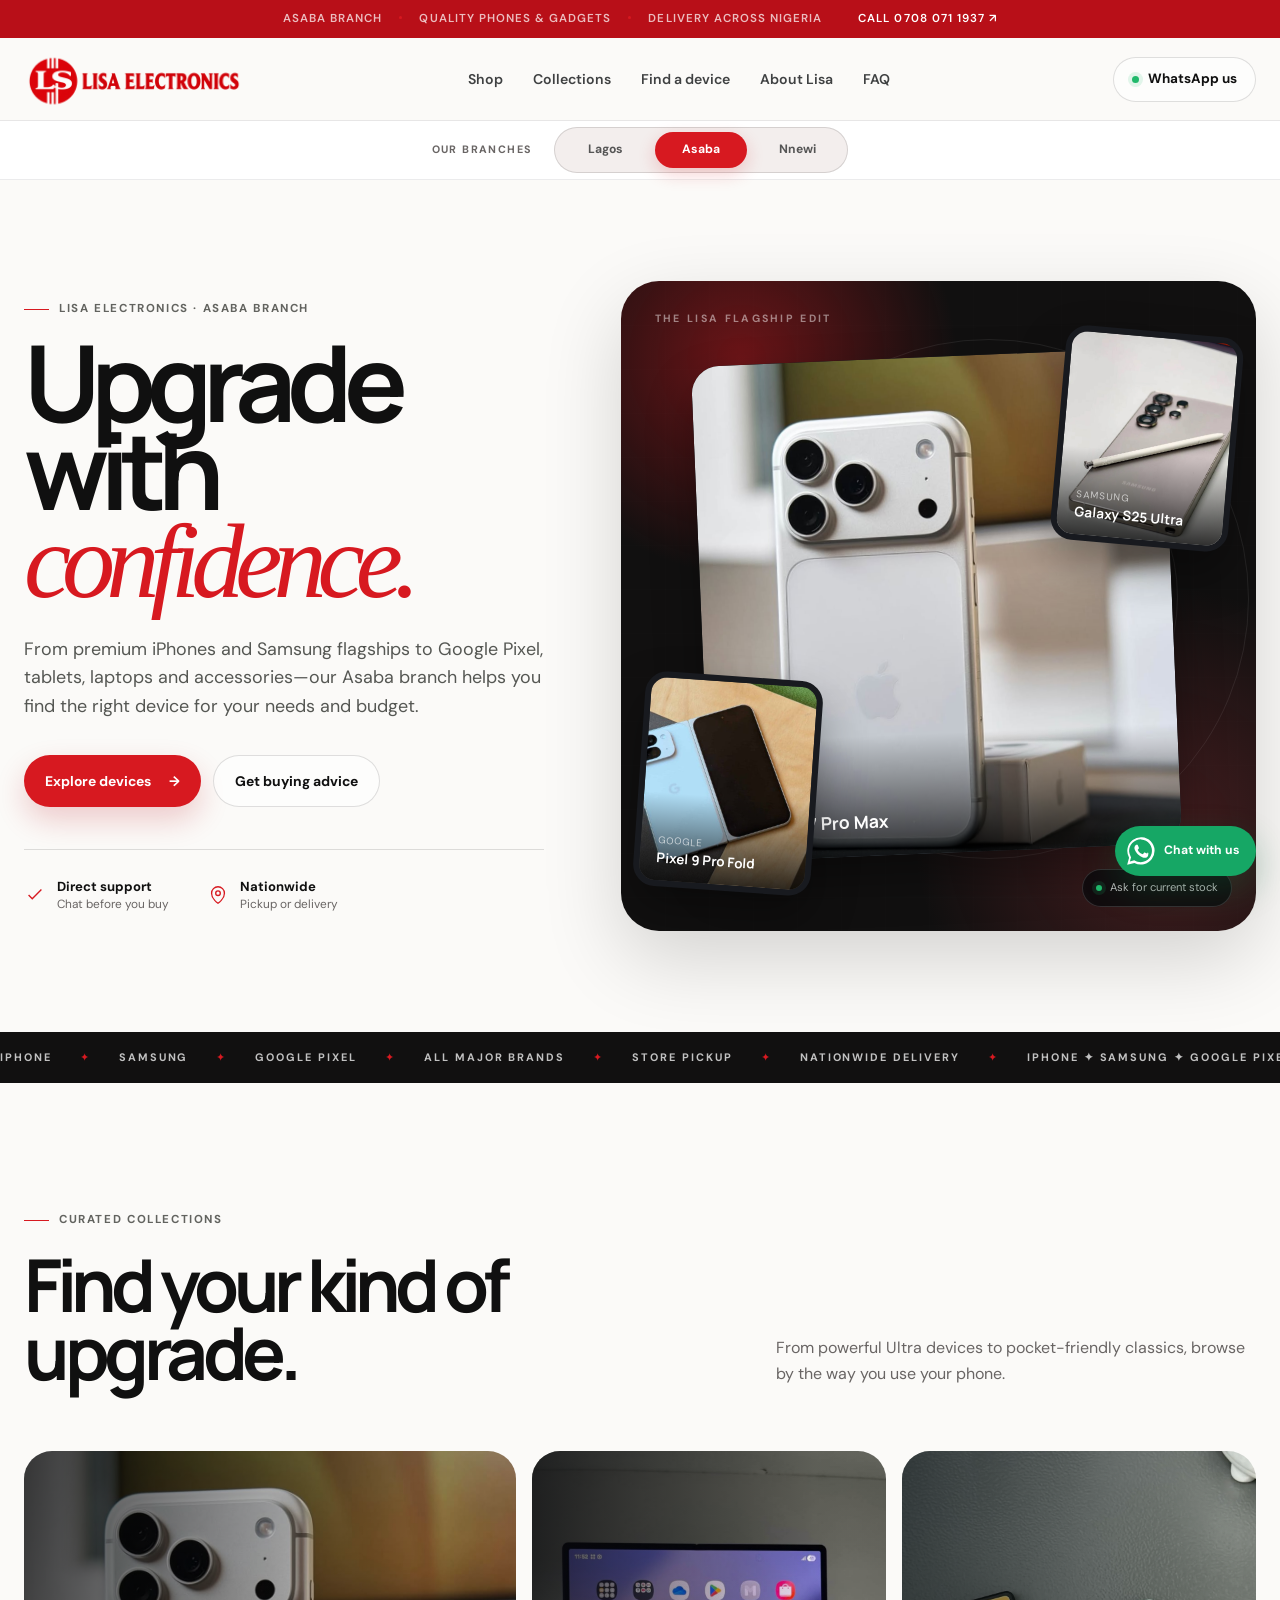
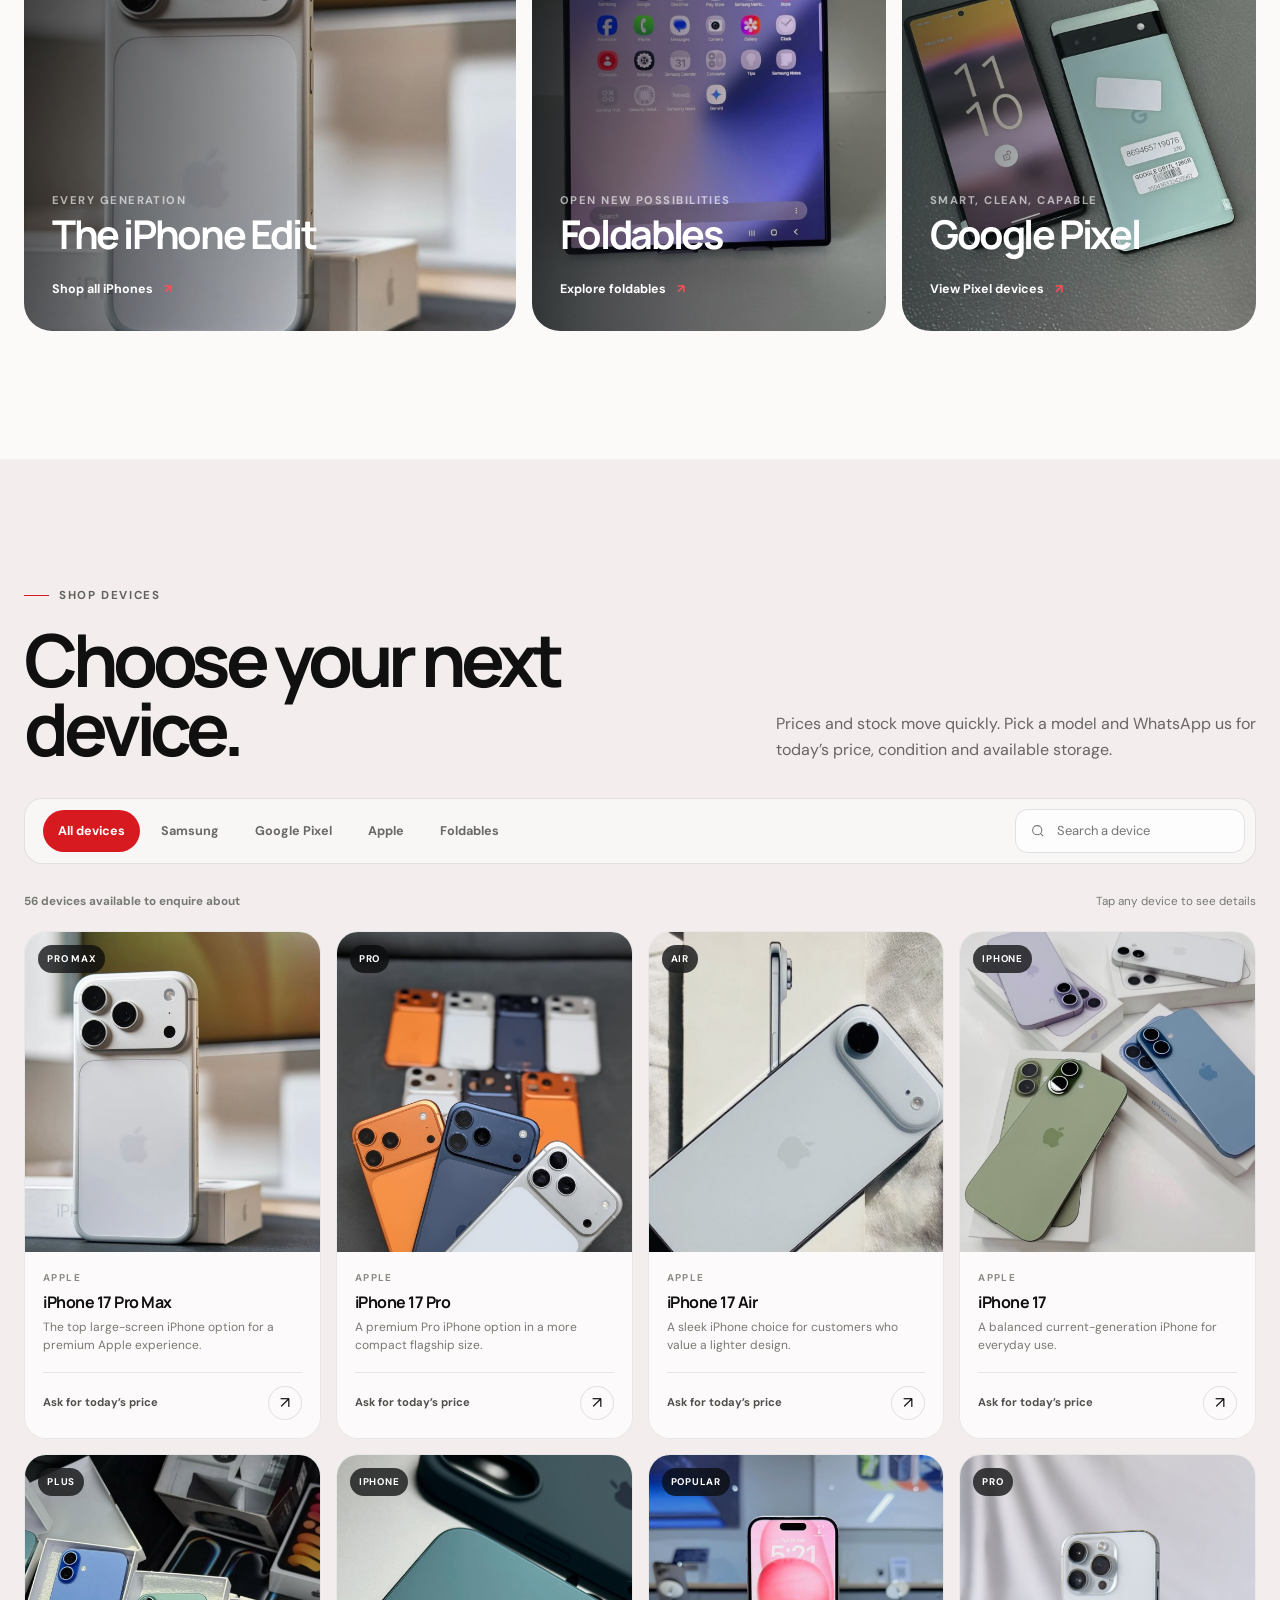
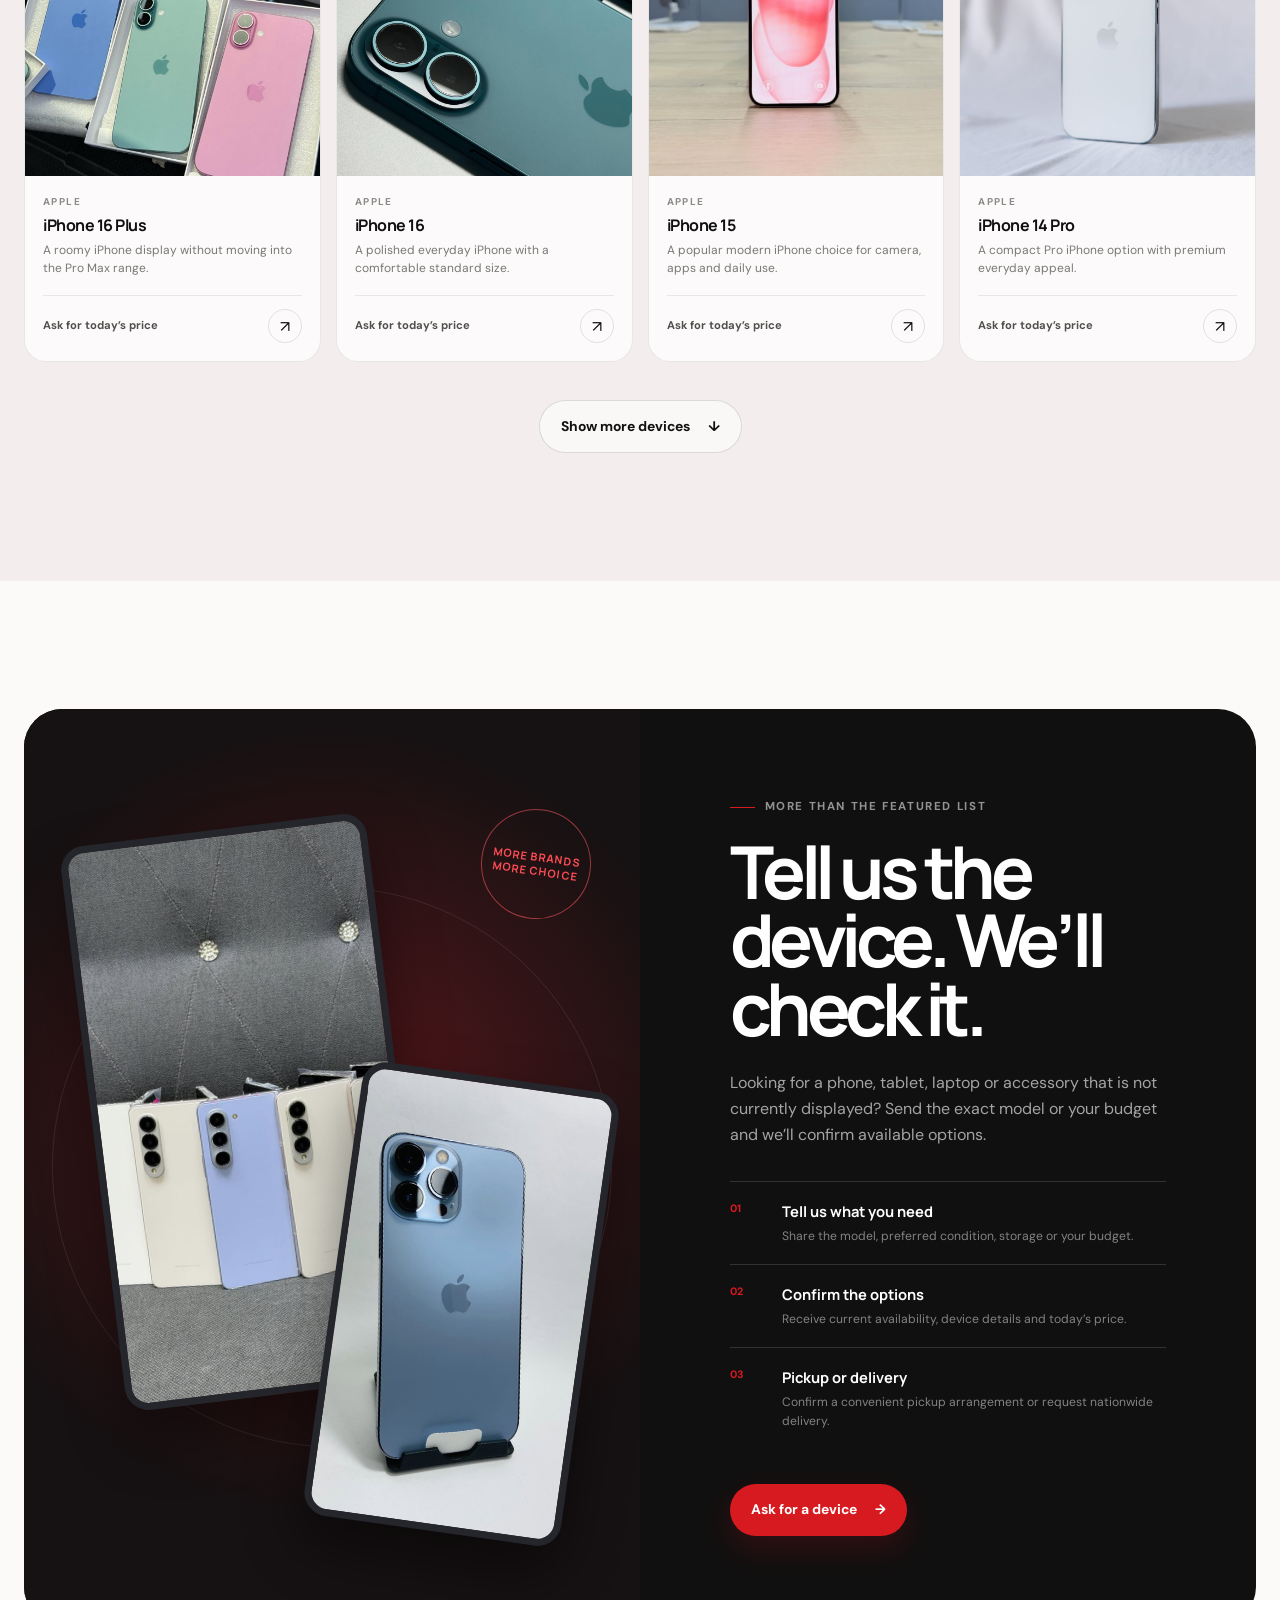
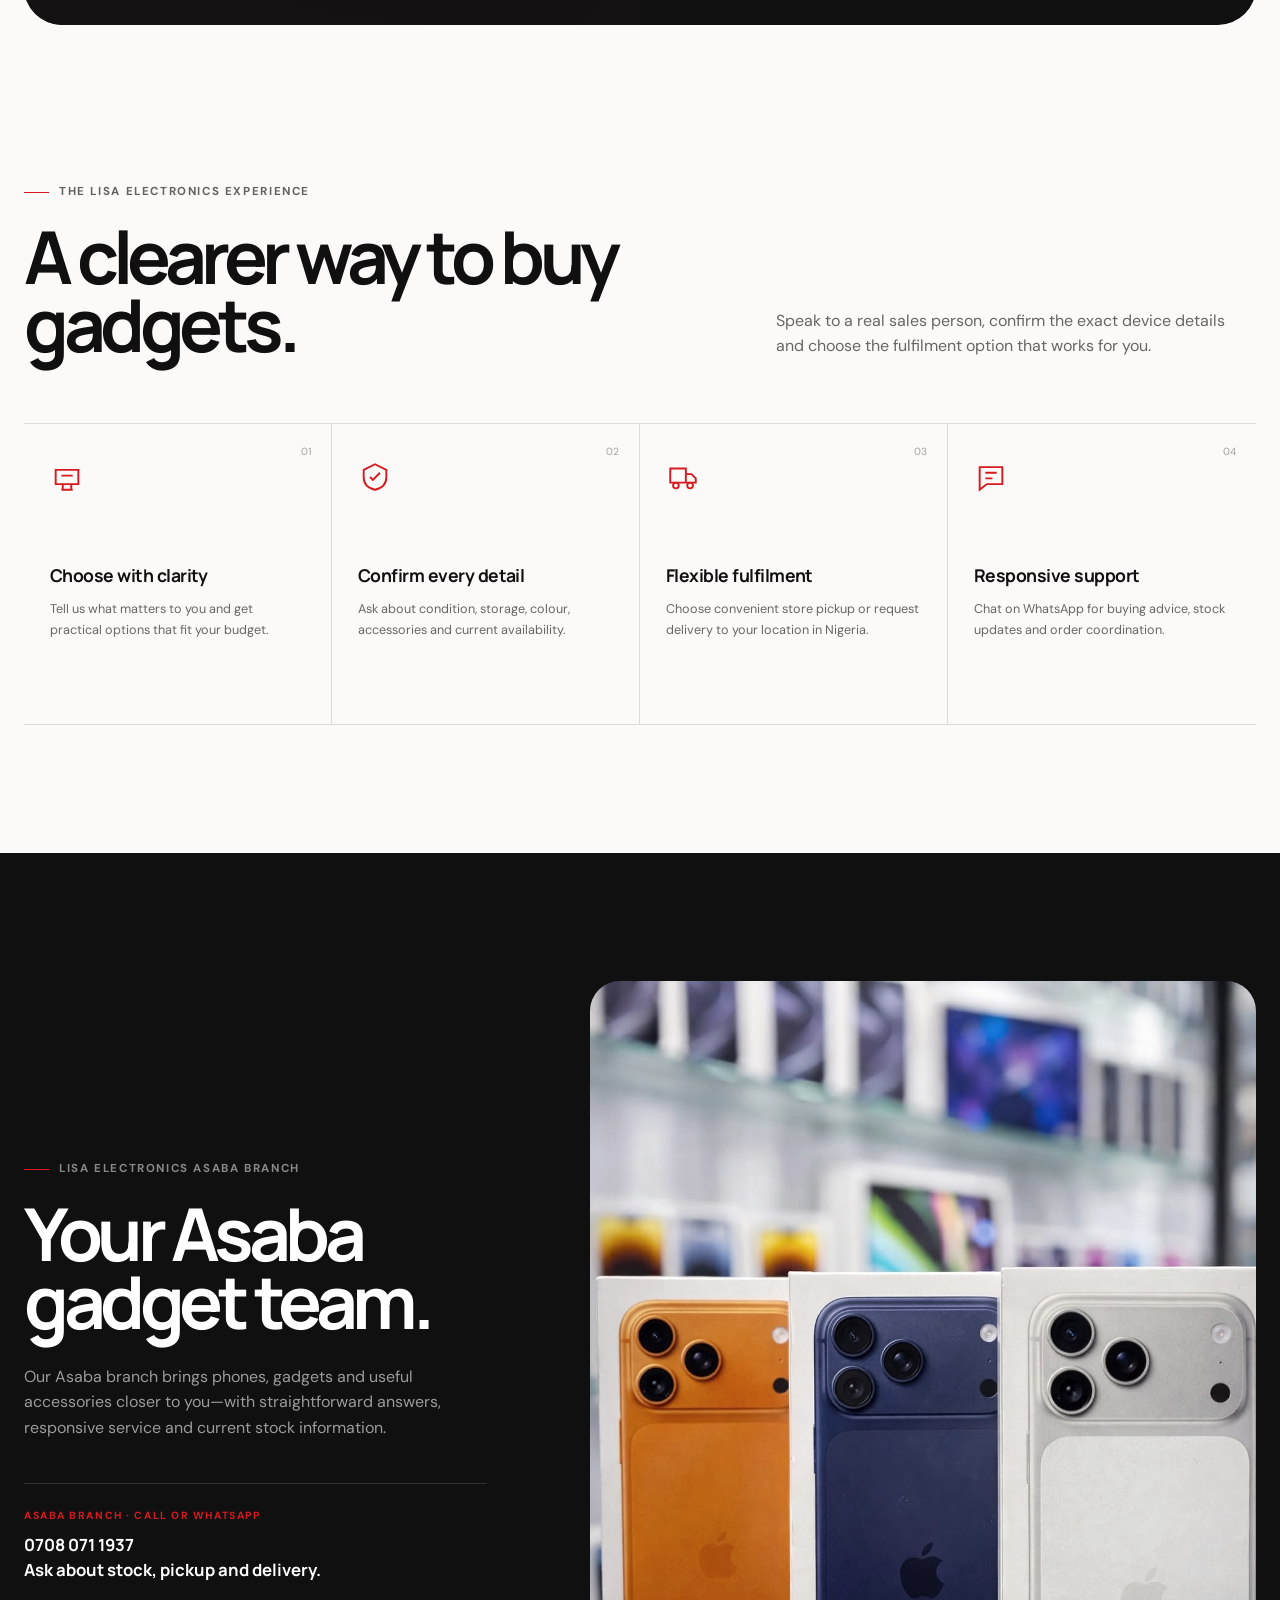
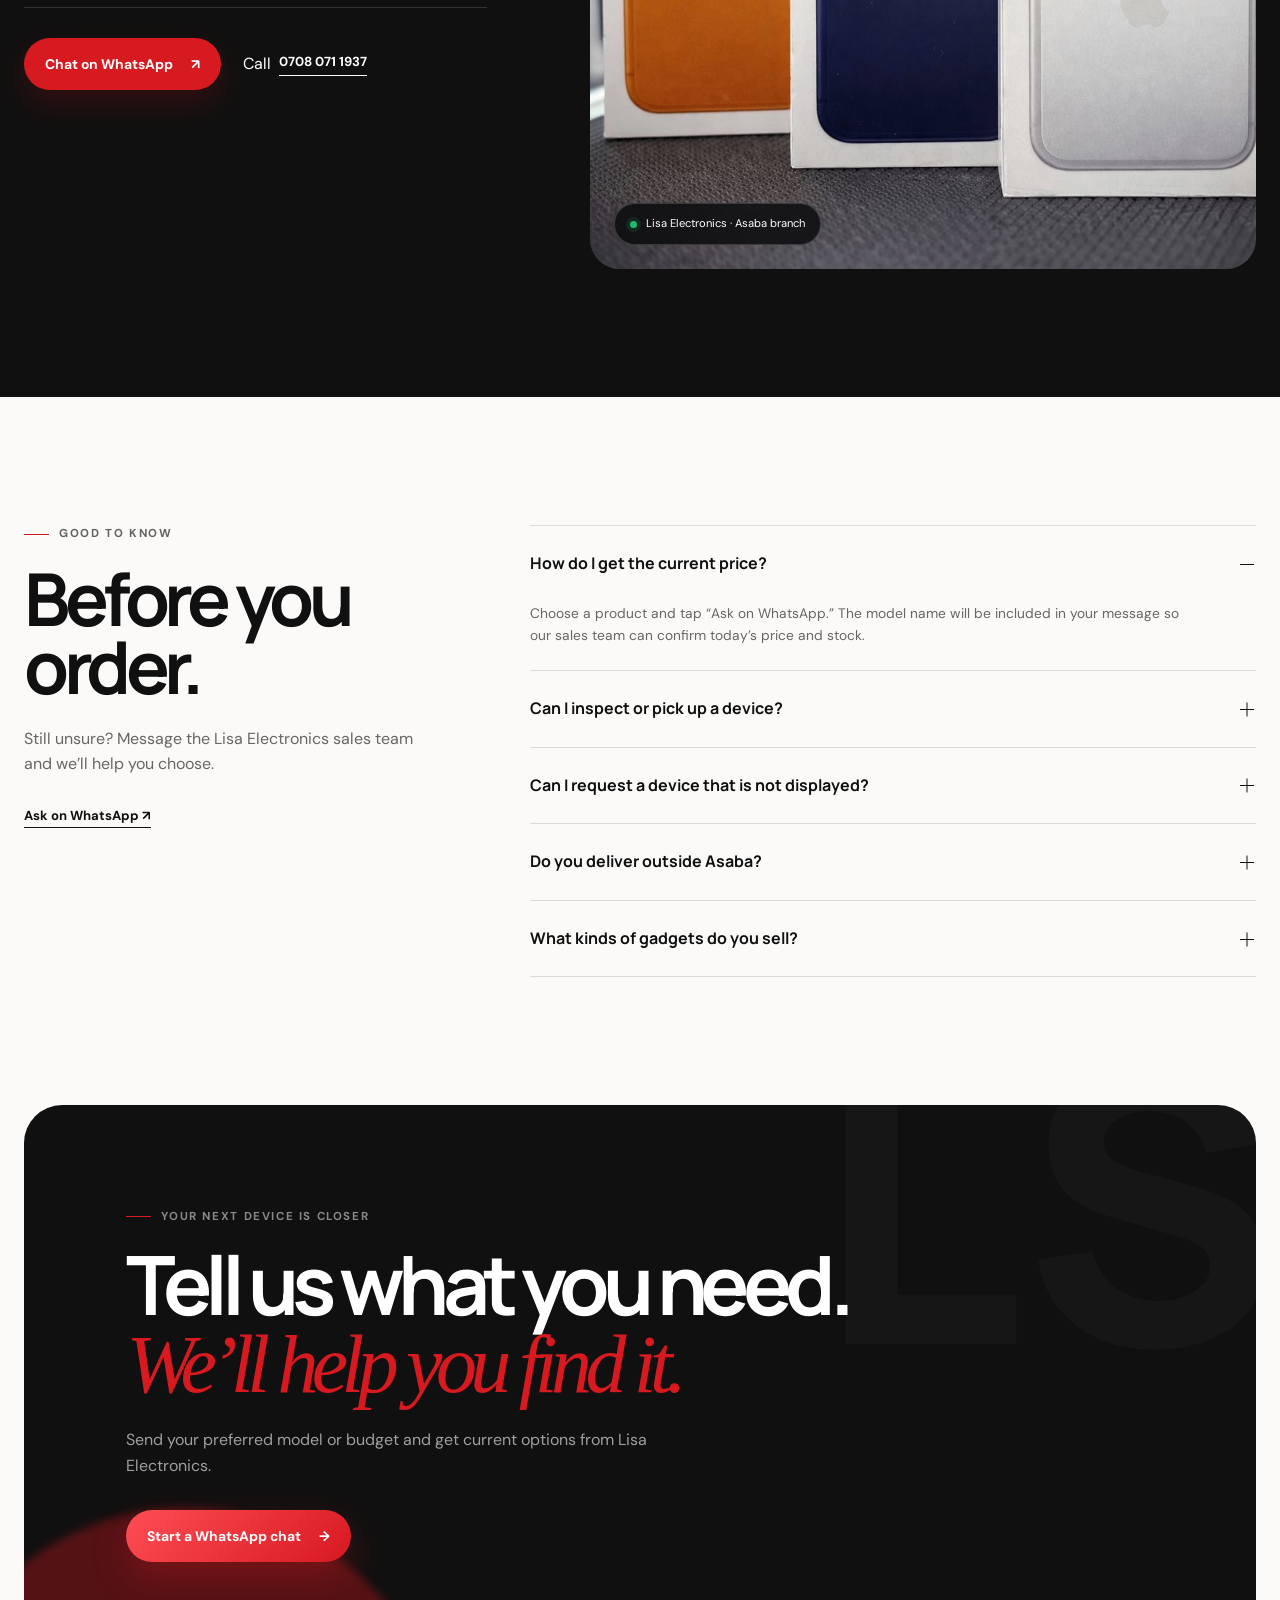
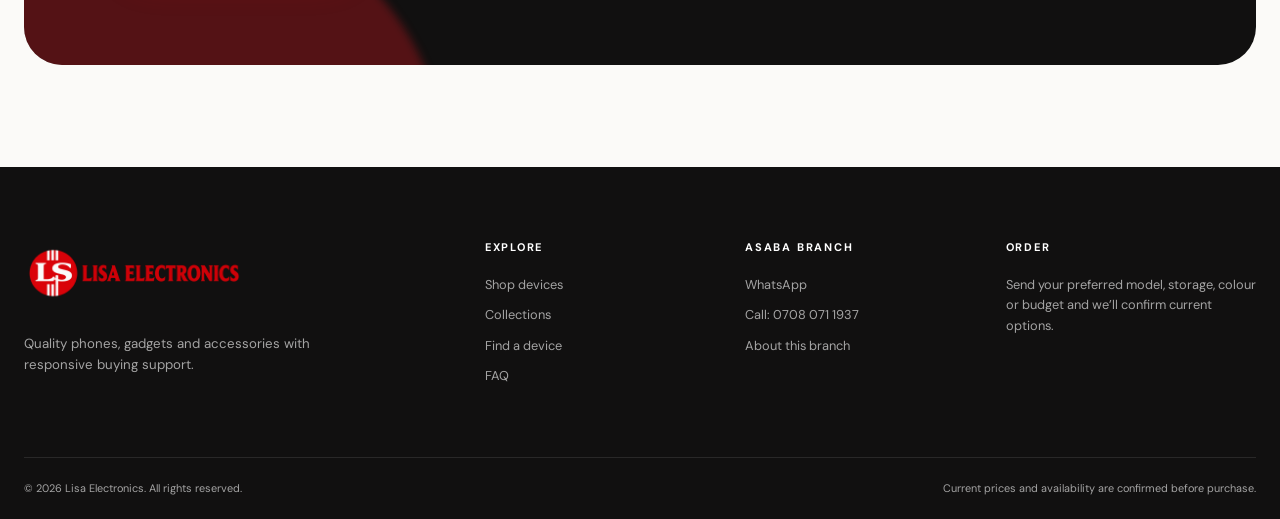
==== commit 1182c128: "Update Asaba and Nnewi branch phone numbers" ====
--- a/asaba.html
+++ b/asaba.html
@@ -17,12 +17,12 @@
   <link rel="stylesheet" href="style.css">
   <script src="script.js" defer></script>
 </head>
-<body data-branch="Asaba" data-whatsapp="2348146766020">
+<body data-branch="Asaba" data-whatsapp="2347080711937">
   <a class="skip-link" href="#main">Skip to content</a>
 
   <section class="announcement" aria-label="Store announcement">
     <p>Asaba branch <span></span> Quality phones &amp; gadgets <span></span> Delivery across Nigeria</p>
-    <span class="announcement-calls"><a href="tel:+2348146766020">Call&nbsp;0814&nbsp;676&nbsp;6020 <span aria-hidden="true">↗</span></a></span>
+    <span class="announcement-calls"><a href="tel:+2347080711937">Call&nbsp;0708&nbsp;071&nbsp;1937 <span aria-hidden="true">↗</span></a></span>
   </section>
 
   <header class="site-header" id="top">
@@ -43,7 +43,7 @@
         <a href="#faq">FAQ</a>
       </div>
 
-      <a class="header-cta" href="https://wa.me/2348146766020?text=Hello%20Lisa%20Electronics%20Asaba%20branch%2C%20I%20want%20to%20order%20a%20gadget.%20Please%20share%20current%20options%20and%20prices." target="_blank" rel="noopener">
+      <a class="header-cta" href="https://wa.me/2347080711937?text=Hello%20Lisa%20Electronics%20Asaba%20branch%2C%20I%20want%20to%20order%20a%20gadget.%20Please%20share%20current%20options%20and%20prices." target="_blank" rel="noopener">
         <span class="status-dot" aria-hidden="true"></span> WhatsApp us
       </a>
     </nav>
@@ -68,7 +68,7 @@
         <p class="hero-lead">From premium iPhones and Samsung flagships to Google Pixel, tablets, laptops and accessories—our Asaba branch helps you find the right device for your needs and budget.</p>
         <div class="hero-actions">
           <a class="button button-primary" href="#shop">Explore devices <span aria-hidden="true">→</span></a>
-          <a class="button button-secondary" href="https://wa.me/2348146766020?text=Hello%20Lisa%20Electronics%20Asaba%20branch%2C%20help%20me%20choose%20the%20right%20device%20for%20my%20budget." target="_blank" rel="noopener">Get buying advice</a>
+          <a class="button button-secondary" href="https://wa.me/2347080711937?text=Hello%20Lisa%20Electronics%20Asaba%20branch%2C%20help%20me%20choose%20the%20right%20device%20for%20my%20budget." target="_blank" rel="noopener">Get buying advice</a>
         </div>
         <div class="hero-trust" role="group" aria-label="Buying options">
           <div><svg viewBox="0 0 24 24" aria-hidden="true"><path d="m5 12 4 4L19 6"/></svg><span><strong>Direct support</strong>Chat before you buy</span></div>
@@ -193,7 +193,7 @@
             <li><span>02</span><div><strong>Confirm the options</strong><p>Receive current availability, device details and today’s price.</p></div></li>
             <li><span>03</span><div><strong>Pickup or delivery</strong><p>Confirm a convenient pickup arrangement or request nationwide delivery.</p></div></li>
           </ul>
-          <a class="button button-primary" href="https://wa.me/2348146766020?text=Hello%20Lisa%20Electronics%20Asaba%20branch%2C%20I%20am%20looking%20for%20this%20device%3A%20____.%20My%20preferred%20storage%20or%20budget%20is%3A%20____." target="_blank" rel="noopener">Ask for a device <span aria-hidden="true">→</span></a>
+          <a class="button button-primary" href="https://wa.me/2347080711937?text=Hello%20Lisa%20Electronics%20Asaba%20branch%2C%20I%20am%20looking%20for%20this%20device%3A%20____.%20My%20preferred%20storage%20or%20budget%20is%3A%20____." target="_blank" rel="noopener">Ask for a device <span aria-hidden="true">→</span></a>
         </div>
       </div>
     </section>
@@ -221,12 +221,12 @@
           <h2 id="visit-title">Your Asaba gadget team.</h2>
           <p>Our Asaba branch brings phones, gadgets and useful accessories closer to you—with straightforward answers, responsive service and current stock information.</p>
           <address>
-            <span>LAGOS BRANCH · CALL OR WHATSAPP</span>
-            <strong>0814 676 6020<br>Ask about stock, pickup and delivery.</strong>
+            <span>ASABA BRANCH · CALL OR WHATSAPP</span>
+            <strong>0708 071 1937<br>Ask about stock, pickup and delivery.</strong>
           </address>
           <div class="visit-actions">
-            <a class="button button-primary" href="https://wa.me/2348146766020?text=Hello%20Lisa%20Electronics%20Asaba%20branch%2C%20I%20would%20like%20to%20ask%20about%20your%20available%20devices." target="_blank" rel="noopener">Chat on WhatsApp <span aria-hidden="true">↗</span></a>
-            <span class="visit-call-lines">Call <a class="text-link" href="tel:+2348146766020">0814&nbsp;676&nbsp;6020</a></span>
+            <a class="button button-primary" href="https://wa.me/2347080711937?text=Hello%20Lisa%20Electronics%20Asaba%20branch%2C%20I%20would%20like%20to%20ask%20about%20your%20available%20devices." target="_blank" rel="noopener">Chat on WhatsApp <span aria-hidden="true">↗</span></a>
+            <span class="visit-call-lines">Call <a class="text-link" href="tel:+2347080711937">0708&nbsp;071&nbsp;1937</a></span>
           </div>
         </div>
         <figure class="store-figure reveal">
@@ -241,7 +241,7 @@
         <p class="kicker"><span></span> Good to know</p>
         <h2 id="faq-title">Before you order.</h2>
         <p>Still unsure? Message the Lisa Electronics sales team and we’ll help you choose.</p>
-        <a class="text-link" href="https://wa.me/2348146766020?text=Hello%20Lisa%20Electronics%20Asaba%20branch%2C%20I%20have%20a%20question%20before%20I%20order." target="_blank" rel="noopener">Ask on WhatsApp <span aria-hidden="true">↗</span></a>
+        <a class="text-link" href="https://wa.me/2347080711937?text=Hello%20Lisa%20Electronics%20Asaba%20branch%2C%20I%20have%20a%20question%20before%20I%20order." target="_blank" rel="noopener">Ask on WhatsApp <span aria-hidden="true">↗</span></a>
       </div>
       <div class="faq-list reveal">
         <details open><summary>How do I get the current price?<span></span></summary><p>Choose a product and tap “Ask on WhatsApp.” The model name will be included in your message so our sales team can confirm today’s price and stock.</p></details>
@@ -257,7 +257,7 @@
       <p class="kicker light"><span></span> Your next device is closer</p>
       <h2 id="cta-title">Tell us what you need.<br><em>We’ll help you find it.</em></h2>
       <p>Send your preferred model or budget and get current options from Lisa Electronics.</p>
-      <a class="button button-gold" href="https://wa.me/2348146766020?text=Hello%20Lisa%20Electronics%20Asaba%20branch%2C%20my%20budget%20is%20____%20and%20I%20need%20a%20device%20for%20____.%20What%20do%20you%20recommend%3F" target="_blank" rel="noopener">Start a WhatsApp chat <span aria-hidden="true">→</span></a>
+      <a class="button button-gold" href="https://wa.me/2347080711937?text=Hello%20Lisa%20Electronics%20Asaba%20branch%2C%20my%20budget%20is%20____%20and%20I%20need%20a%20device%20for%20____.%20What%20do%20you%20recommend%3F" target="_blank" rel="noopener">Start a WhatsApp chat <span aria-hidden="true">→</span></a>
     </section>
   </main>
 
@@ -268,20 +268,20 @@
         <p>Quality phones, gadgets and accessories with responsive buying support.</p>
       </div>
       <div class="footer-column"><h3>Explore</h3><a href="#shop">Shop devices</a><a href="#collections">Collections</a><a href="#sourcing">Find a device</a><a href="#faq">FAQ</a></div>
-      <div class="footer-column"><h3>Asaba branch</h3><a href="https://wa.me/2348146766020" target="_blank" rel="noopener">WhatsApp</a><a href="tel:+2348146766020">Call:&nbsp;0814&nbsp;676&nbsp;6020</a><a href="#visit">About this branch</a></div>
+      <div class="footer-column"><h3>Asaba branch</h3><a href="https://wa.me/2347080711937" target="_blank" rel="noopener">WhatsApp</a><a href="tel:+2347080711937">Call:&nbsp;0708&nbsp;071&nbsp;1937</a><a href="#visit">About this branch</a></div>
       <div class="footer-column footer-address"><h3>Order</h3><p>Send your preferred model, storage, colour or budget and we’ll confirm current options.</p></div>
     </div>
     <div class="footer-bottom shell"><p>© <span id="year"></span> Lisa Electronics. All rights reserved.</p><p>Current prices and availability are confirmed before purchase.</p></div>
   </footer>
 
-  <a class="whatsapp-float" href="https://wa.me/2348146766020?text=Hello%20Lisa%20Electronics%20Asaba%20branch%2C%20I%20want%20to%20make%20an%20enquiry." target="_blank" rel="noopener" aria-label="Chat with the Lisa Electronics Asaba branch on WhatsApp">
+  <a class="whatsapp-float" href="https://wa.me/2347080711937?text=Hello%20Lisa%20Electronics%20Asaba%20branch%2C%20I%20want%20to%20make%20an%20enquiry." target="_blank" rel="noopener" aria-label="Chat with the Lisa Electronics Asaba branch on WhatsApp">
     <svg viewBox="0 0 32 32" aria-hidden="true"><path d="M27.3 4.6A15.2 15.2 0 0 0 3.4 22.9L1.3 30.7l8-2.1A15.2 15.2 0 0 0 27.3 4.6Zm-11 23.2c-2.4 0-4.7-.7-6.7-1.8l-.5-.3-4.8 1.3 1.3-4.7-.3-.5A12.6 12.6 0 1 1 16.3 27.8Zm6.9-9.4c-.4-.2-2.2-1.1-2.5-1.2-.3-.1-.6-.2-.8.2l-1.1 1.3c-.2.3-.4.3-.8.1-2.1-1-3.5-1.9-4.9-4.3-.4-.6.4-.6 1.1-2 .1-.3.1-.5 0-.7l-1.1-2.7c-.3-.7-.6-.6-.8-.6h-.7c-.3 0-.7.1-1 .5-.3.4-1.3 1.3-1.3 3.2 0 1.9 1.4 3.7 1.6 4 .2.3 2.7 4.1 6.5 5.8 2.4 1 3.3 1.1 4.5.9 1.3-.2 2.2-1.3 2.5-2.6.3-1.3.3-2.4.2-2.6-.1-.2-.4-.3-.8-.5Z"/></svg>
     <span>Chat with us</span>
   </a>
 
   <div class="mobile-order-bar">
-    <a href="tel:+2348146766020">Call&nbsp;Asaba</a>
-    <a href="https://wa.me/2348146766020?text=Hello%20Lisa%20Electronics%20Asaba%20branch%2C%20I%20want%20to%20order%20a%20gadget." target="_blank" rel="noopener">Order on WhatsApp</a>
+    <a href="tel:+2347080711937">Call&nbsp;Asaba</a>
+    <a href="https://wa.me/2347080711937?text=Hello%20Lisa%20Electronics%20Asaba%20branch%2C%20I%20want%20to%20order%20a%20gadget." target="_blank" rel="noopener">Order on WhatsApp</a>
   </div>
 
   <dialog class="product-dialog" id="productDialog" aria-labelledby="dialogTitle">
@@ -300,4 +300,3 @@
   </dialog>
 </body>
 </html>
-
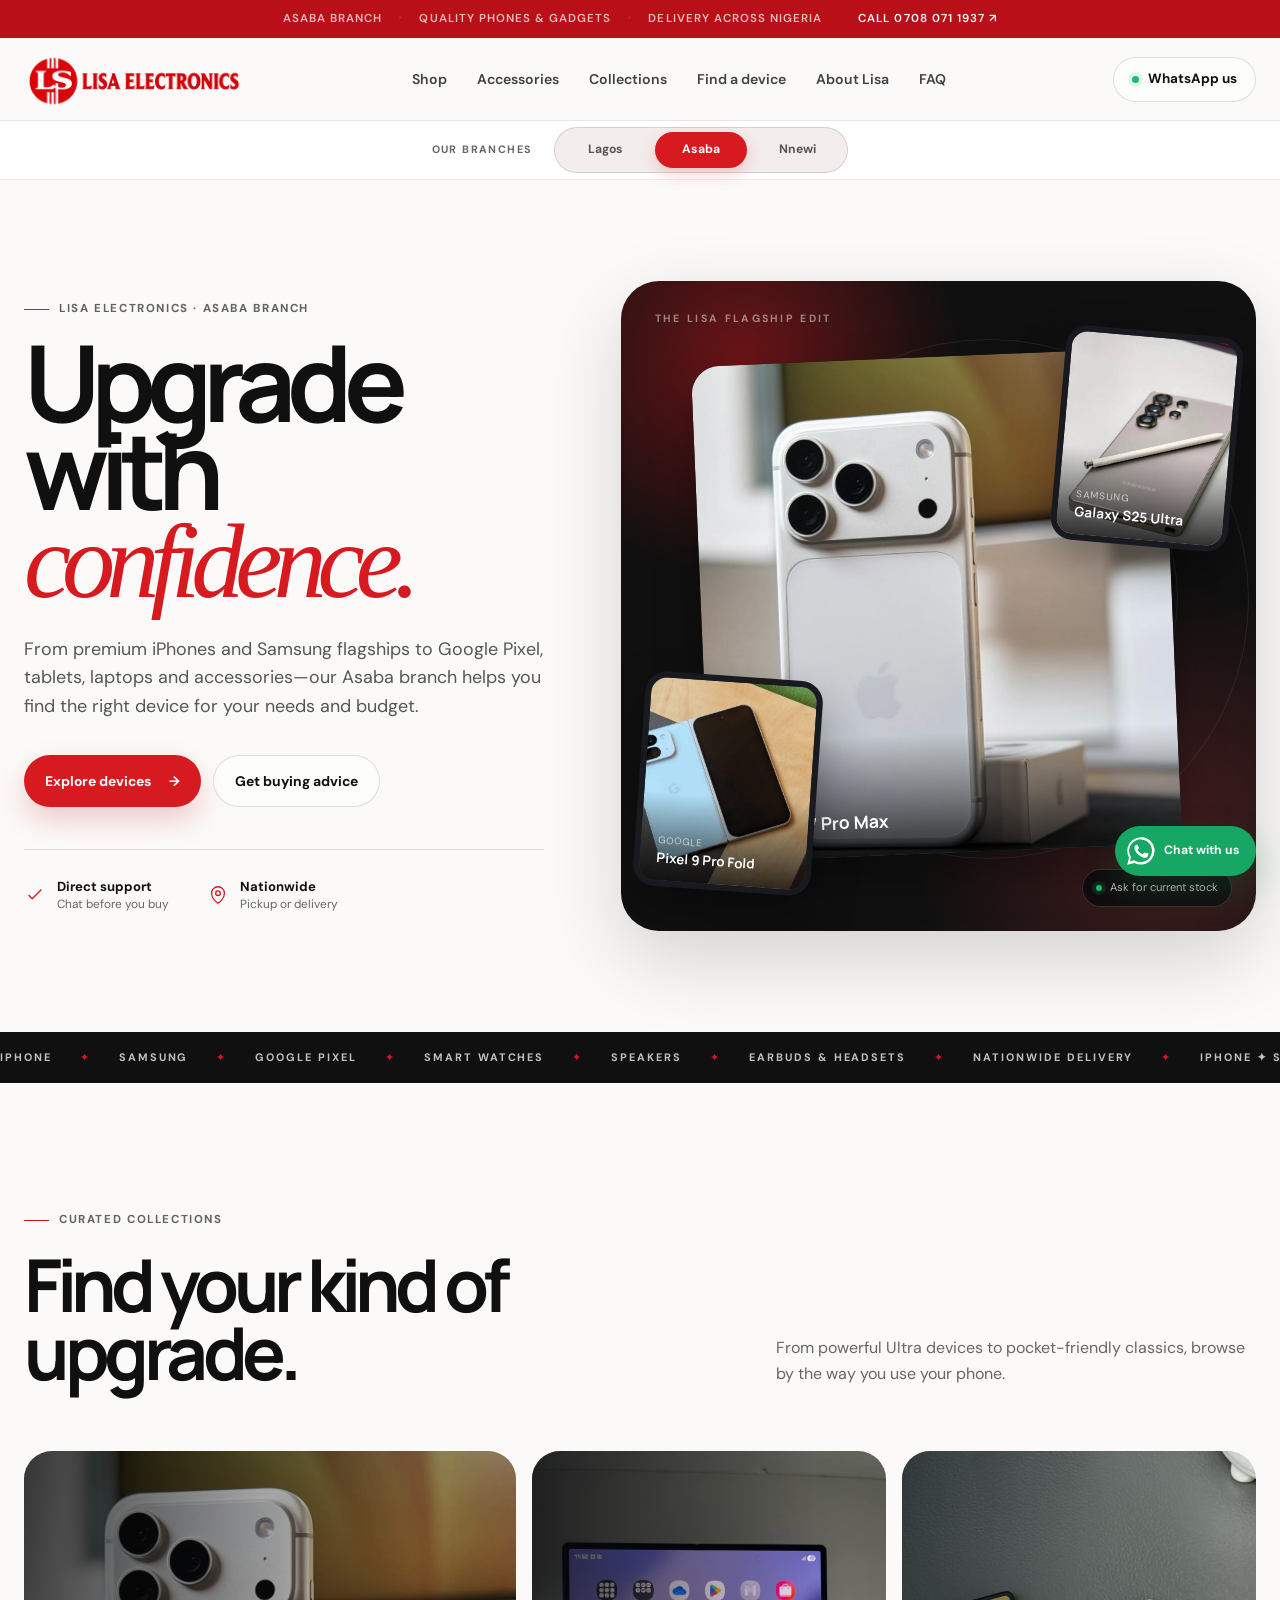
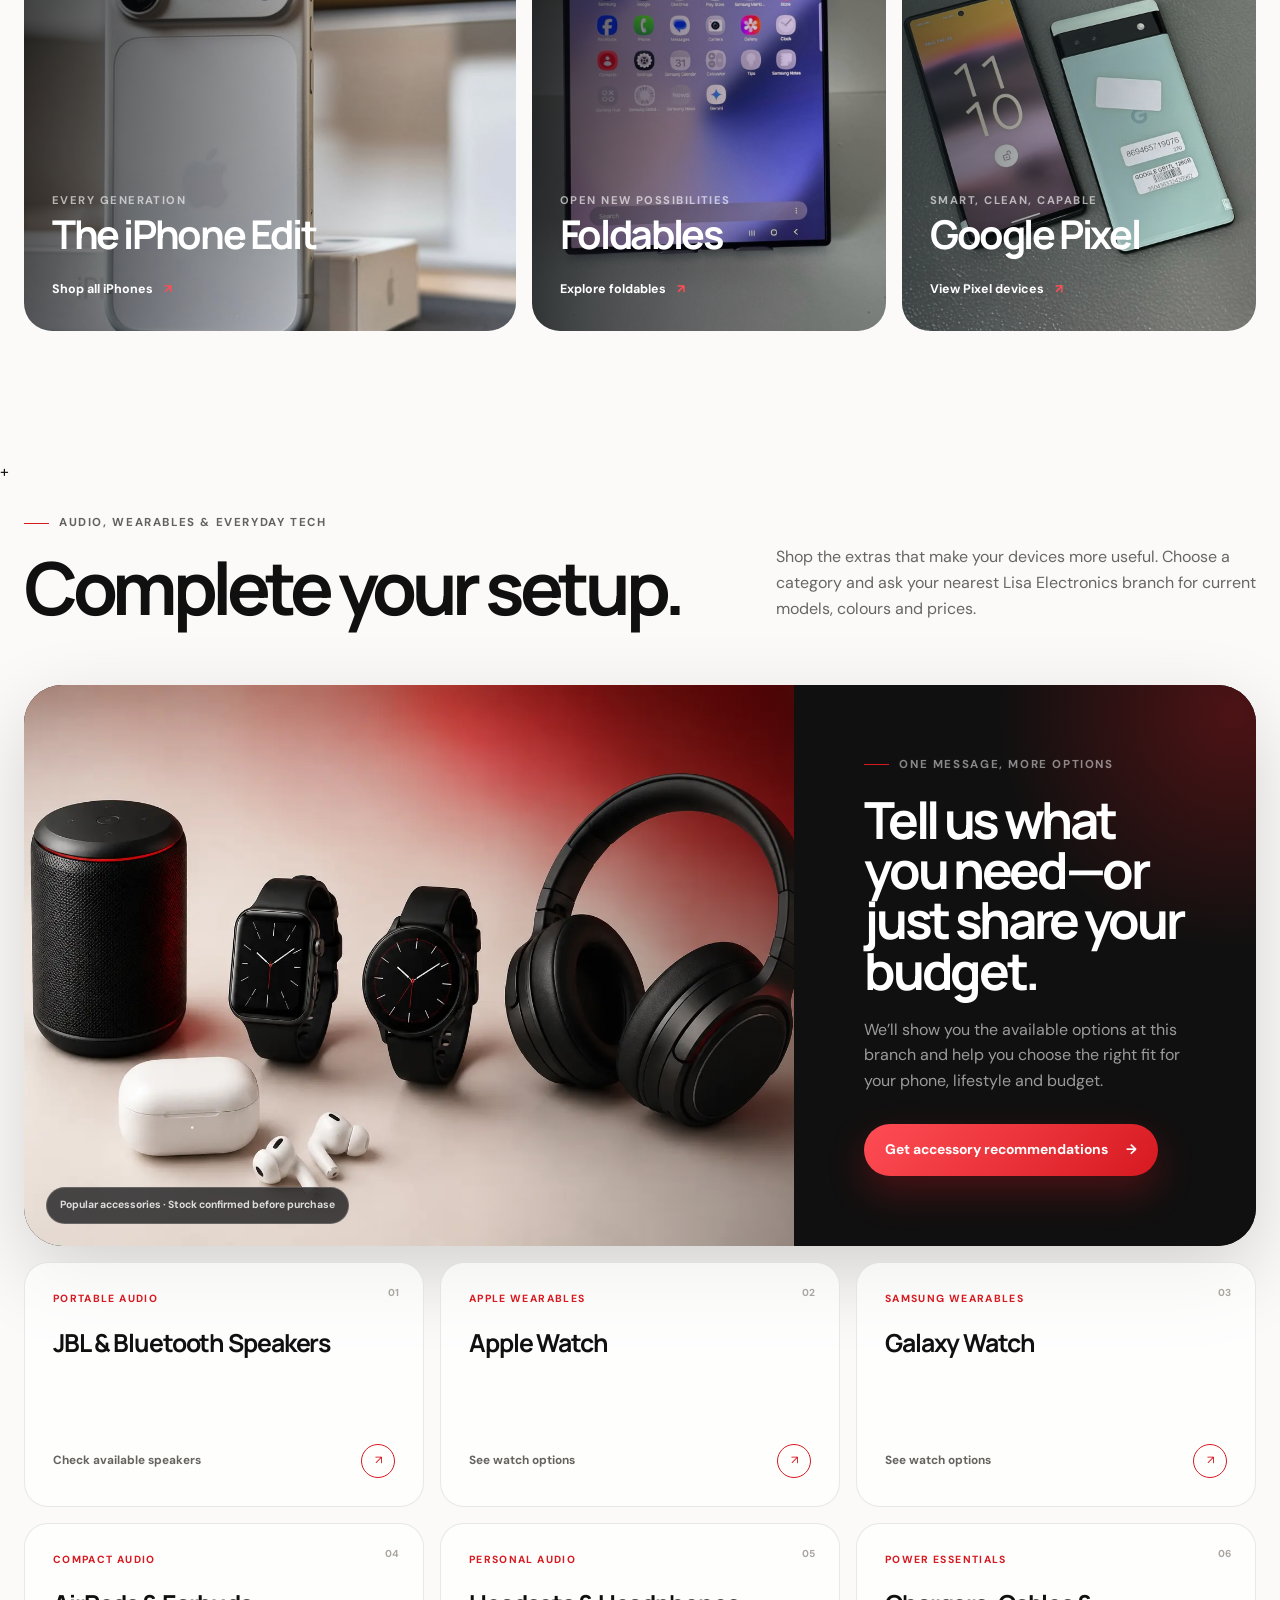
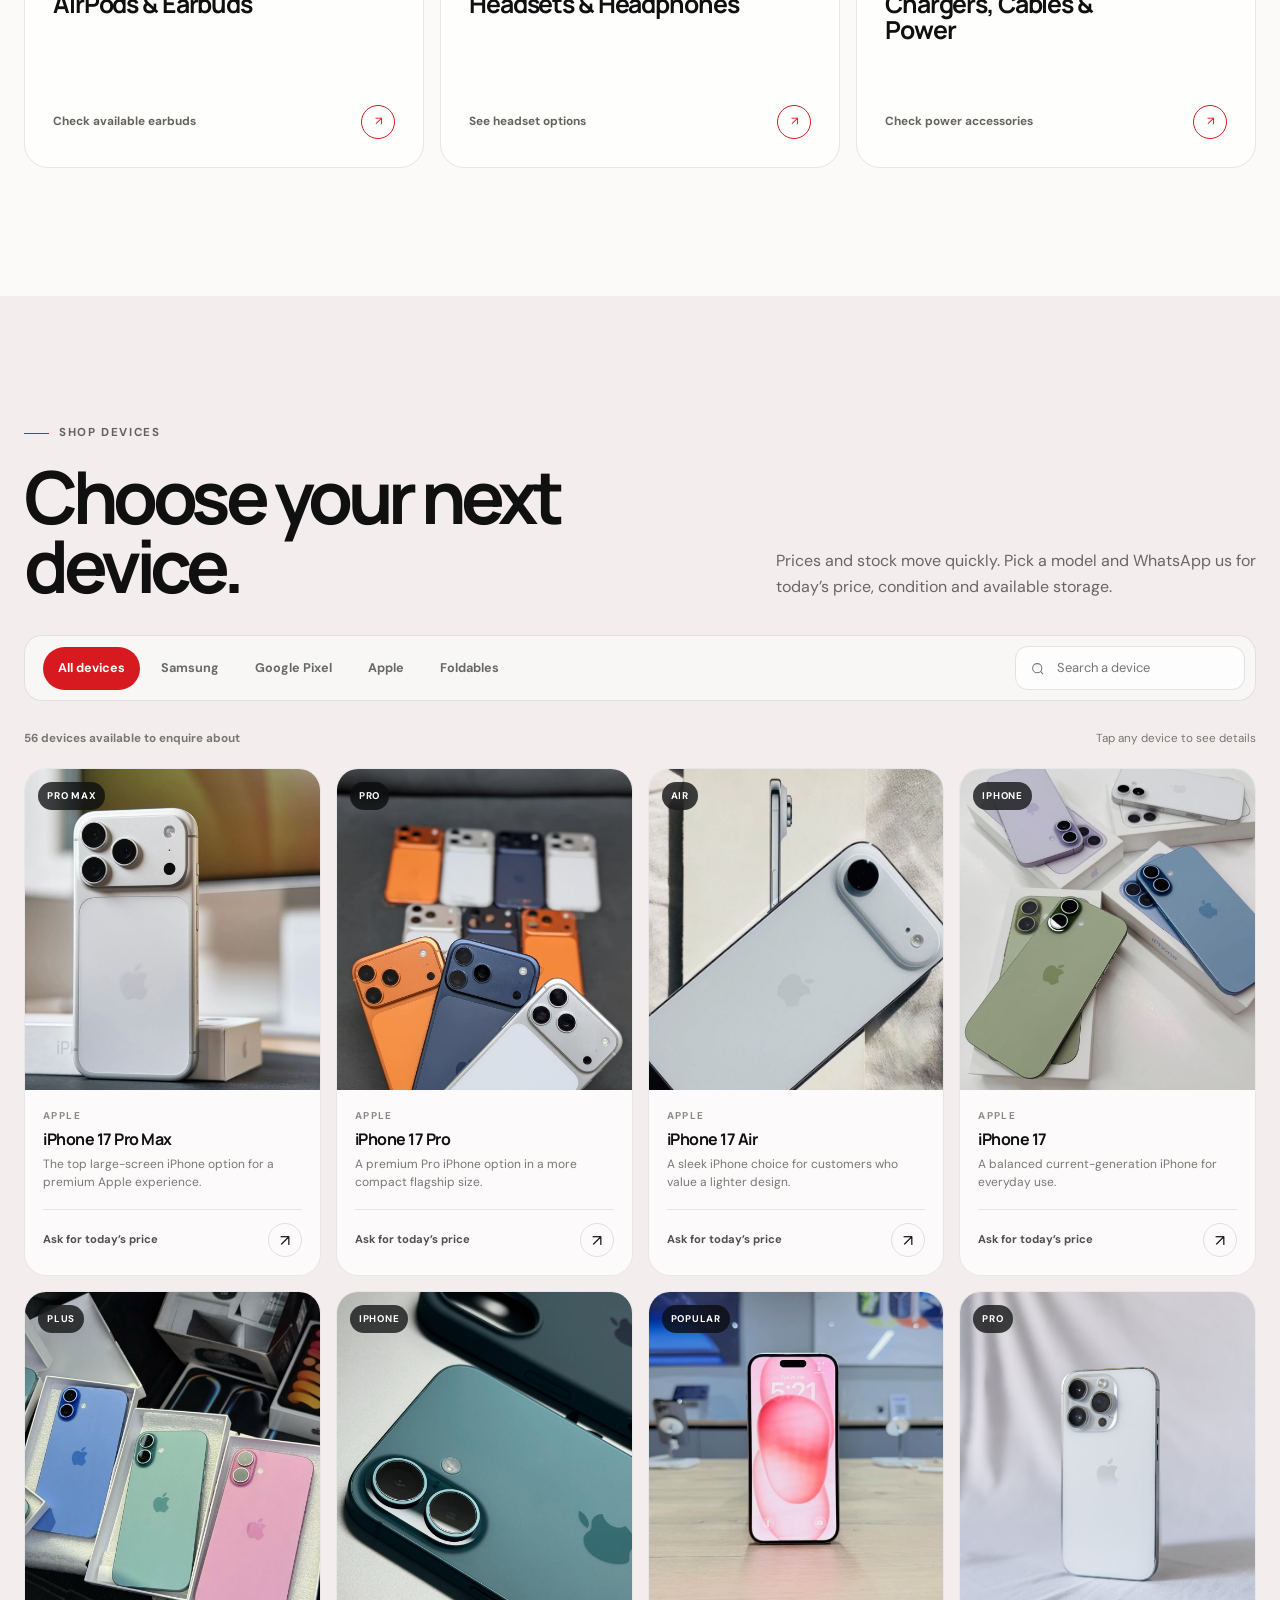
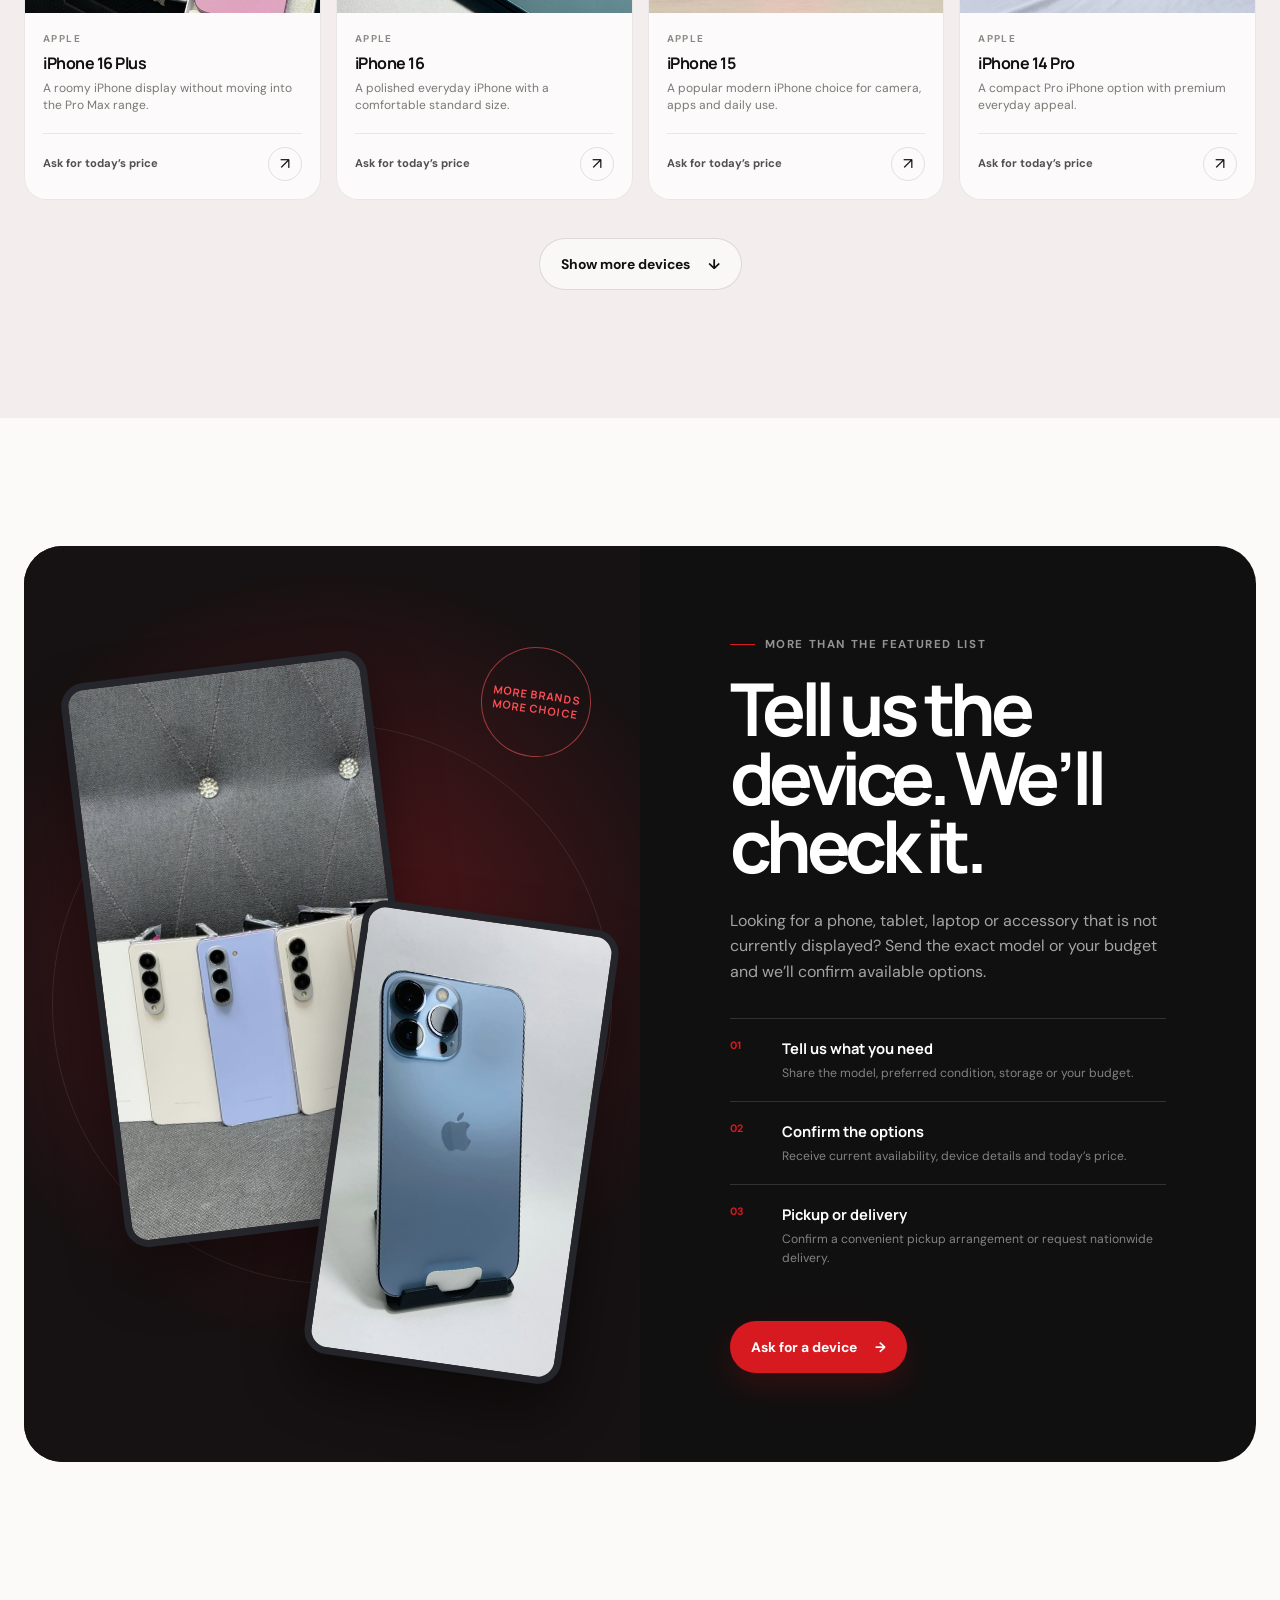
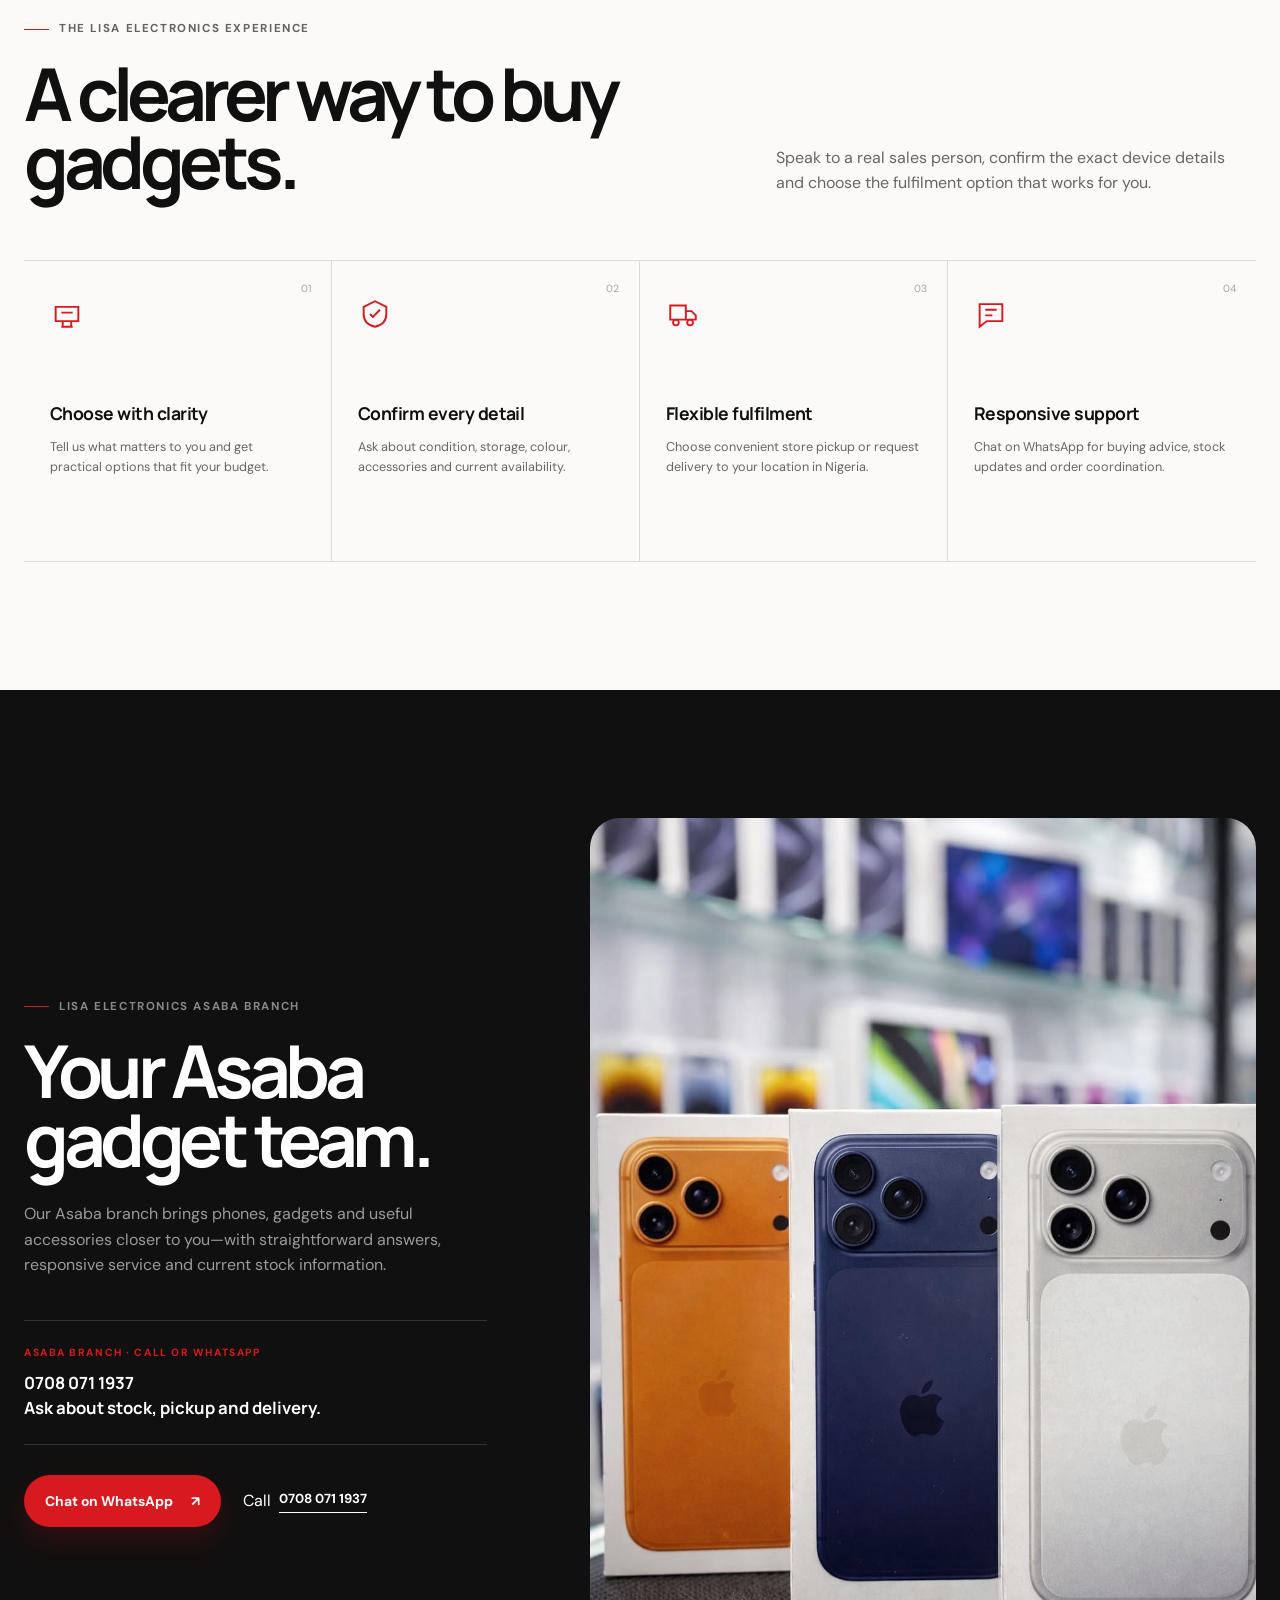
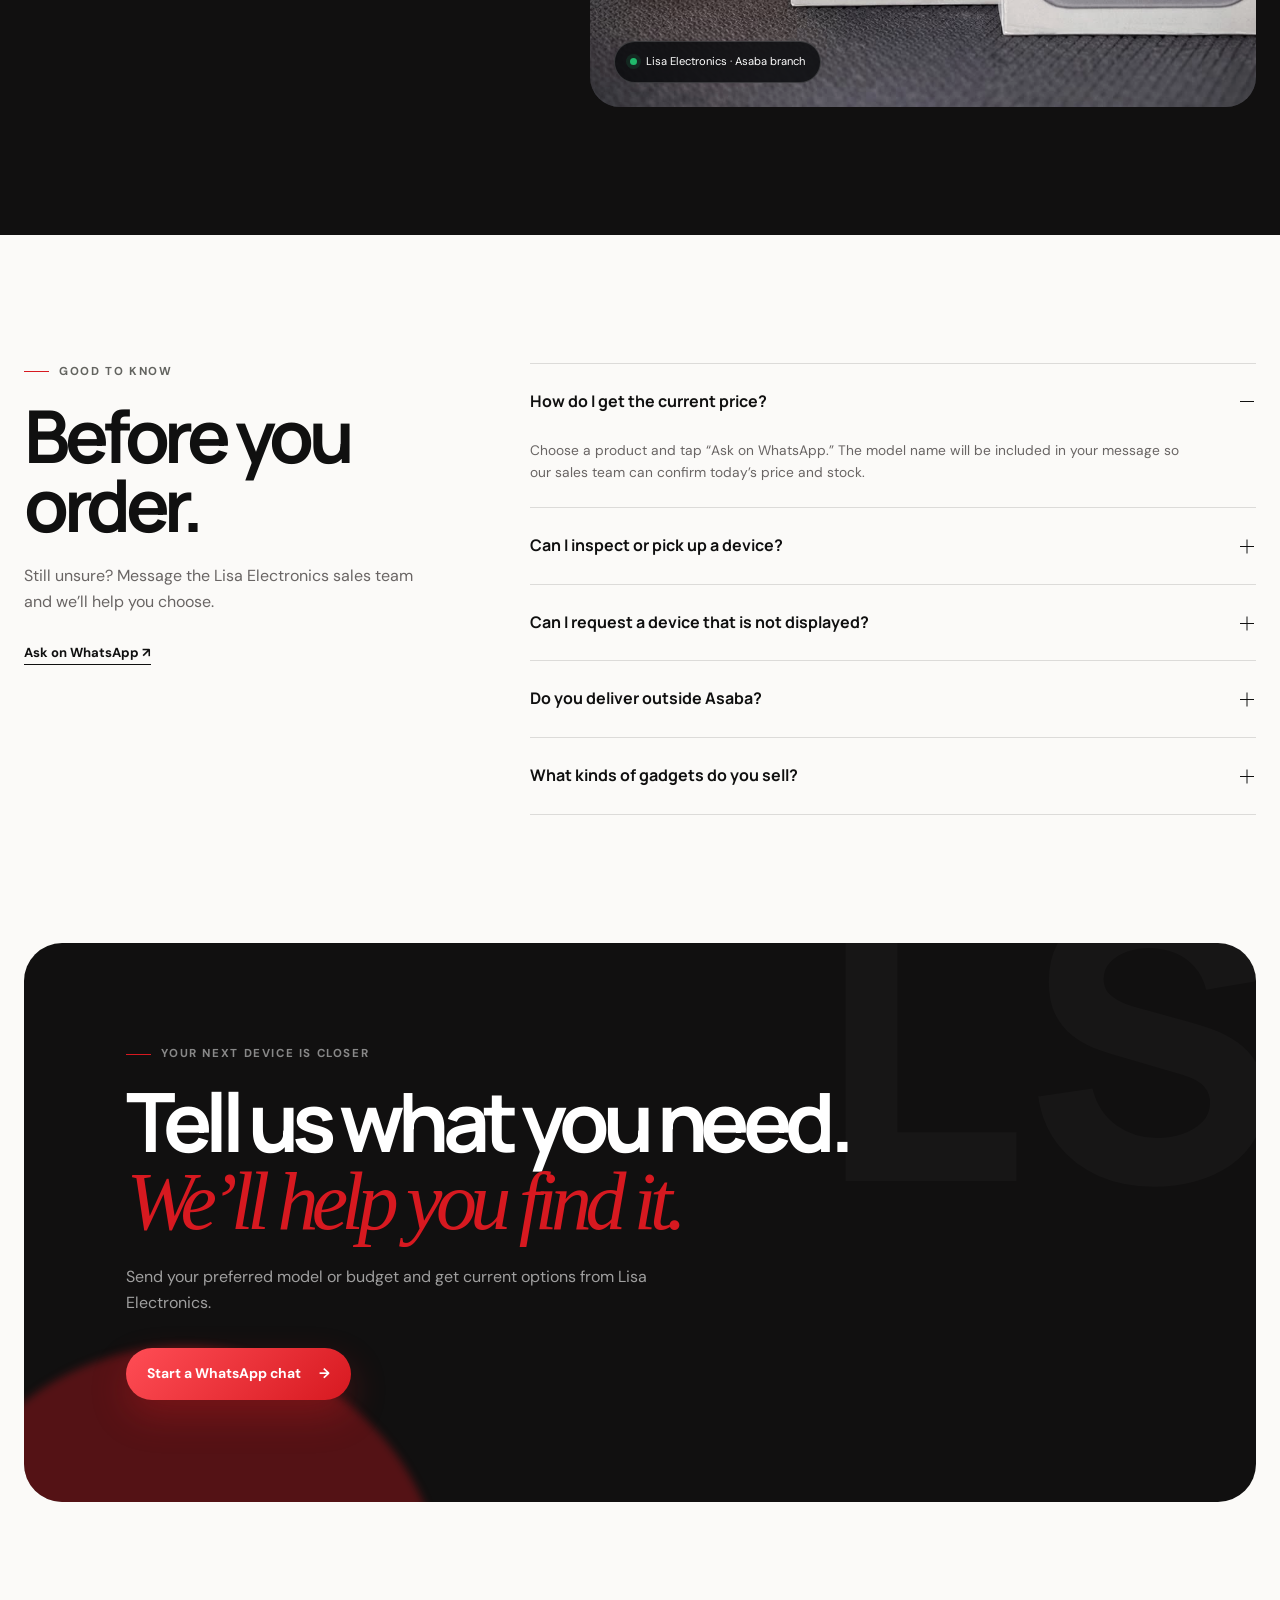
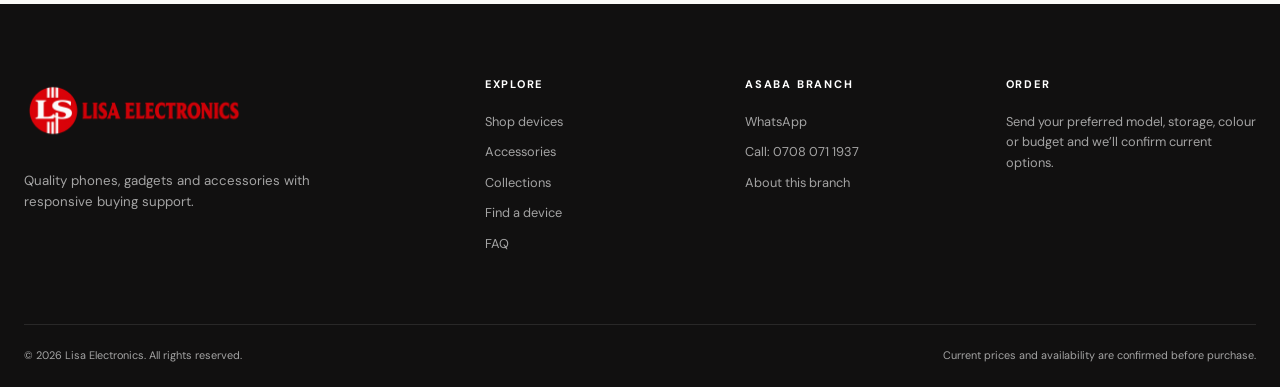
==== commit 3d3f1e72: "Add accessories collection section" ====
--- a/asaba.html
+++ b/asaba.html
@@ -37,6 +37,7 @@
 
       <div class="nav-menu" id="navMenu">
         <a href="#shop">Shop</a>
+        <a href="#accessories">Accessories</a>
         <a href="#collections">Collections</a>
         <a href="#sourcing">Find a device</a>
         <a href="#visit">About Lisa</a>
@@ -98,7 +99,7 @@
 
     <section class="service-strip" aria-label="Lisa Electronics services">
       <div class="service-track">
-        <span>IPHONE</span><b>✦</b><span>SAMSUNG</span><b>✦</b><span>GOOGLE PIXEL</span><b>✦</b><span>ALL MAJOR BRANDS</span><b>✦</b><span>STORE PICKUP</span><b>✦</b><span>NATIONWIDE DELIVERY</span><b>✦</b>
+        <span>IPHONE</span><b>✦</b><span>SAMSUNG</span><b>✦</b><span>GOOGLE PIXEL</span><b>✦</b><span>SMART WATCHES</span><b>✦</b><span>SPEAKERS</span><b>✦</b><span>EARBUDS &amp; HEADSETS</span><b>✦</b><span>NATIONWIDE DELIVERY</span><b>✦</b>
       </div>
     </section>
 
@@ -138,6 +139,51 @@
         </article>
       </div>
     </section>
+
++    <section class="accessories section shell" id="accessories" aria-labelledby="accessories-title">
+      <div class="section-head reveal">
+        <div>
+          <p class="kicker"><span></span> Audio, wearables &amp; everyday tech</p>
+          <h2 id="accessories-title">Complete your setup.</h2>
+        </div>
+        <p>Shop the extras that make your devices more useful. Choose a category and ask your nearest Lisa Electronics branch for current models, colours and prices.</p>
+      </div>
+
+      <div class="accessories-feature reveal">
+        <figure class="accessories-visual">
+          <img src="images/accessories-collection.webp" alt="Bluetooth speaker, smart watches, wireless earbuds and headphones" loading="lazy">
+          <figcaption>Popular accessories · Stock confirmed before purchase</figcaption>
+        </figure>
+        <div class="accessories-copy">
+          <p class="kicker light"><span></span> One message, more options</p>
+          <h3>Tell us what you need—or just share your budget.</h3>
+          <p>We’ll show you the available options at this branch and help you choose the right fit for your phone, lifestyle and budget.</p>
+          <a class="button button-gold" href="#" data-accessory="accessories for my device and budget" target="_blank" rel="noopener">Get accessory recommendations <span aria-hidden="true">→</span></a>
+        </div>
+      </div>
+
+      <div class="accessory-grid" aria-label="Accessory categories">
+        <a class="accessory-card reveal" href="#" data-accessory="JBL and Bluetooth speakers" target="_blank" rel="noopener">
+          <span class="accessory-number">01</span><p>Portable audio</p><h3>JBL &amp; Bluetooth Speakers</h3><span class="accessory-link">Check available speakers <b aria-hidden="true">↗</b></span>
+        </a>
+        <a class="accessory-card reveal" href="#" data-accessory="Apple smart watches" target="_blank" rel="noopener">
+          <span class="accessory-number">02</span><p>Apple wearables</p><h3>Apple Watch</h3><span class="accessory-link">See watch options <b aria-hidden="true">↗</b></span>
+        </a>
+        <a class="accessory-card reveal" href="#" data-accessory="Samsung Galaxy smart watches" target="_blank" rel="noopener">
+          <span class="accessory-number">03</span><p>Samsung wearables</p><h3>Galaxy Watch</h3><span class="accessory-link">See watch options <b aria-hidden="true">↗</b></span>
+        </a>
+        <a class="accessory-card reveal" href="#" data-accessory="AirPods and wireless earbuds" target="_blank" rel="noopener">
+          <span class="accessory-number">04</span><p>Compact audio</p><h3>AirPods &amp; Earbuds</h3><span class="accessory-link">Check available earbuds <b aria-hidden="true">↗</b></span>
+        </a>
+        <a class="accessory-card reveal" href="#" data-accessory="wireless headsets and headphones" target="_blank" rel="noopener">
+          <span class="accessory-number">05</span><p>Personal audio</p><h3>Headsets &amp; Headphones</h3><span class="accessory-link">See headset options <b aria-hidden="true">↗</b></span>
+        </a>
+        <a class="accessory-card reveal" href="#" data-accessory="chargers, cables and power banks" target="_blank" rel="noopener">
+          <span class="accessory-number">06</span><p>Power essentials</p><h3>Chargers, Cables &amp; Power</h3><span class="accessory-link">Check power accessories <b aria-hidden="true">↗</b></span>
+        </a>
+      </div>
+    </section>
+
 
     <section class="shop section" id="shop" aria-labelledby="shop-title">
       <div class="shell">
@@ -267,7 +313,7 @@
         <a class="brand" href="#top" aria-label="Lisa Electronics home"><span class="brand-mark"><img src="images/lisa-electronics-logo.png" alt="Lisa Electronics" width="900" height="300"></span></a>
         <p>Quality phones, gadgets and accessories with responsive buying support.</p>
       </div>
-      <div class="footer-column"><h3>Explore</h3><a href="#shop">Shop devices</a><a href="#collections">Collections</a><a href="#sourcing">Find a device</a><a href="#faq">FAQ</a></div>
+      <div class="footer-column"><h3>Explore</h3><a href="#shop">Shop devices</a><a href="#accessories">Accessories</a><a href="#collections">Collections</a><a href="#sourcing">Find a device</a><a href="#faq">FAQ</a></div>
       <div class="footer-column"><h3>Asaba branch</h3><a href="https://wa.me/2347080711937" target="_blank" rel="noopener">WhatsApp</a><a href="tel:+2347080711937">Call:&nbsp;0708&nbsp;071&nbsp;1937</a><a href="#visit">About this branch</a></div>
       <div class="footer-column footer-address"><h3>Order</h3><p>Send your preferred model, storage, colour or budget and we’ll confirm current options.</p></div>
     </div>
--- a/style.css
+++ b/style.css
@@ -202,7 +202,7 @@
 
 .service-strip { overflow: hidden; padding: 17px 0; color: rgba(255,255,255,.74); background: #111010; }
 .service-track { width: max-content; display: flex; align-items: center; gap: 28px; animation: ticker 32s linear infinite; font-size: .68rem; font-weight: 700; letter-spacing: .18em; white-space: nowrap; }
-.service-track::after { content: "IPHONE  ✦  SAMSUNG  ✦  GOOGLE PIXEL  ✦  ALL MAJOR BRANDS  ✦  STORE PICKUP  ✦  NATIONWIDE DELIVERY  ✦"; }
+.service-track::after { content: "IPHONE  ✦  SAMSUNG  ✦  GOOGLE PIXEL  ✦  SMART WATCHES  ✦  SPEAKERS  ✦  EARBUDS & HEADSETS  ✦  NATIONWIDE DELIVERY  ✦"; }
 .service-track b { color: var(--gold); font-weight: 400; }
 @keyframes ticker { to { transform: translateX(-50%); } }
 
@@ -229,6 +229,26 @@
 .collection-copy button span { margin-left: 8px; color: var(--gold-light); }
 .collection-light::after { background: linear-gradient(90deg, rgba(8,9,12,.75), rgba(8,9,12,.04) 80%); }
 .collection-accent::after { background: linear-gradient(100deg, rgba(16,24,26,.72), rgba(16,24,26,.02) 80%); }
+
+.accessories { padding-top: 30px; }
+.accessories-feature { min-height: 510px; display: grid; grid-template-columns: 1.25fr .75fr; overflow: hidden; border-radius: 38px; color: #fff; background: #111010; box-shadow: var(--shadow); }
+.accessories-visual { position: relative; min-height: 510px; margin: 0; overflow: hidden; background: #e8ded7; }
+.accessories-visual::after { content: ""; position: absolute; inset: 0; background: linear-gradient(90deg, transparent 58%, rgba(17,16,16,.28)); pointer-events: none; }
+.accessories-visual img { width: 100%; height: 100%; min-height: 510px; object-fit: cover; }
+.accessories-visual figcaption { position: absolute; z-index: 2; left: 22px; bottom: 22px; padding: 9px 13px; border: 1px solid rgba(255,255,255,.18); border-radius: 999px; color: rgba(255,255,255,.82); background: rgba(8,9,12,.72); backdrop-filter: blur(12px); font-size: .65rem; font-weight: 700; }
+.accessories-copy { padding: clamp(42px, 5.5vw, 76px); display: flex; flex-direction: column; justify-content: center; background: radial-gradient(circle at 95% 5%, rgba(215,25,32,.3), transparent 34%), #111010; }
+.accessories-copy h3 { margin-bottom: 22px; font-family: var(--font-display); font-size: clamp(2.2rem, 4vw, 4rem); letter-spacing: -.065em; line-height: .98; }
+.accessories-copy > p:not(.kicker) { margin-bottom: 30px; color: rgba(255,255,255,.58); }
+.accessories-copy .button { align-self: flex-start; }
+.accessory-grid { margin-top: 16px; display: grid; grid-template-columns: repeat(3, minmax(0,1fr)); gap: 16px; }
+.accessory-card { position: relative; min-height: 245px; padding: 28px; display: flex; flex-direction: column; border: 1px solid rgba(10,11,13,.09); border-radius: 24px; background: rgba(255,255,255,.68); transition: transform .3s ease, box-shadow .3s ease, color .3s ease, background .3s ease; }
+.accessory-card:hover { color: #fff; background: #171111; transform: translateY(-6px); box-shadow: 0 20px 44px rgba(10,11,13,.13); }
+.accessory-number { position: absolute; right: 24px; top: 22px; color: #aaa49f; font-size: .63rem; font-weight: 700; }
+.accessory-card > p { margin-bottom: 22px; color: var(--gold); font-size: .65rem; font-weight: 700; letter-spacing: .13em; text-transform: uppercase; }
+.accessory-card h3 { max-width: 280px; margin-bottom: 32px; font-family: var(--font-display); font-size: 1.55rem; letter-spacing: -.045em; line-height: 1.08; }
+.accessory-link { margin-top: auto; display: flex; align-items: center; justify-content: space-between; gap: 16px; color: #66635f; font-size: .74rem; font-weight: 700; }
+.accessory-card:hover .accessory-link { color: rgba(255,255,255,.72); }
+.accessory-link b { width: 34px; height: 34px; display: grid; place-items: center; flex: 0 0 auto; border: 1px solid currentColor; border-radius: 50%; color: var(--gold); font-weight: 400; }
 
 .shop { background: #f3eeed; }
 .shop-head { margin-bottom: 36px; }
@@ -364,6 +384,8 @@
   .mini-product { width: 145px; height: 185px; }
   .collection-grid { grid-template-columns: 1fr 1fr; }
   .collection-card:first-child { grid-column: 1/-1; }
+  .accessories-feature { grid-template-columns: 1fr 1fr; }
+  .accessory-grid { grid-template-columns: 1fr 1fr; }
   .product-grid { grid-template-columns: repeat(3, minmax(0, 1fr)); }
   .sourcing-copy { padding: 60px 44px; }
   .promise-grid { grid-template-columns: 1fr 1fr; }
@@ -392,6 +414,9 @@
   .main-product { inset: 72px 82px 74px; }
   .section-head { grid-template-columns: 1fr; gap: 20px; }
   .section-head > p { max-width: 520px; }
+  .accessories-feature { grid-template-columns: 1fr; }
+  .accessories-visual, .accessories-visual img { min-height: 430px; }
+  .accessories-copy { padding: 52px; }
   .catalog-toolbar { align-items: stretch; flex-direction: column; padding: 10px; }
   .filter-tabs { padding: 2px; }
   .catalog-search { width: 100%; }
@@ -441,6 +466,14 @@
   .collection-grid { grid-template-columns: 1fr; }
   .collection-card, .collection-card:first-child { grid-column: auto; min-height: 400px; }
   .collection-copy { inset: auto 22px 24px; }
+  .accessories { padding-top: 0; }
+  .accessories-feature { min-height: auto; border-radius: 26px; }
+  .accessories-visual, .accessories-visual img { min-height: 330px; }
+  .accessories-visual figcaption { right: 14px; left: 14px; bottom: 14px; border-radius: 14px; text-align: center; }
+  .accessories-copy { padding: 42px 24px; }
+  .accessories-copy .button { width: 100%; }
+  .accessory-grid { grid-template-columns: 1fr; gap: 10px; }
+  .accessory-card { min-height: 205px; padding: 24px; }
   .product-grid { grid-template-columns: 1fr 1fr; gap: 9px; }
   .product-card { border-radius: 16px; }
   .product-body { padding: 13px; }
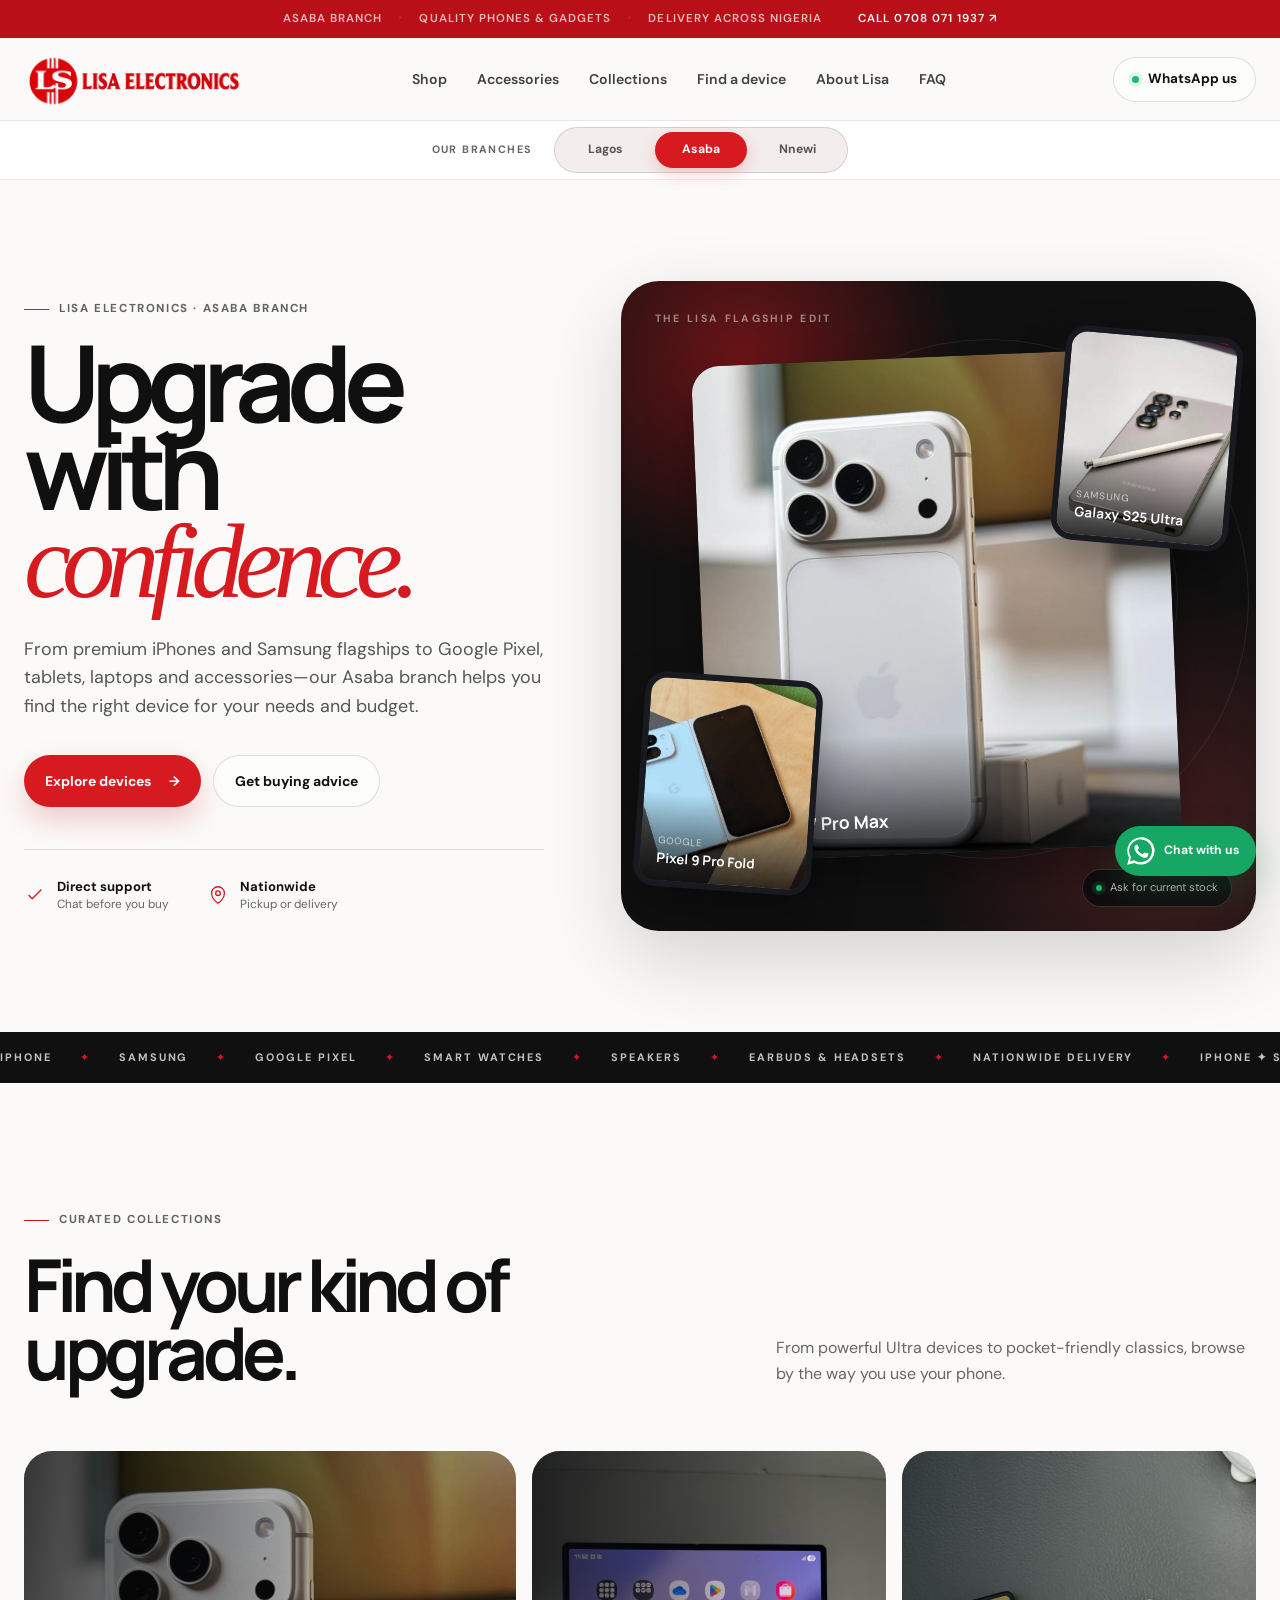
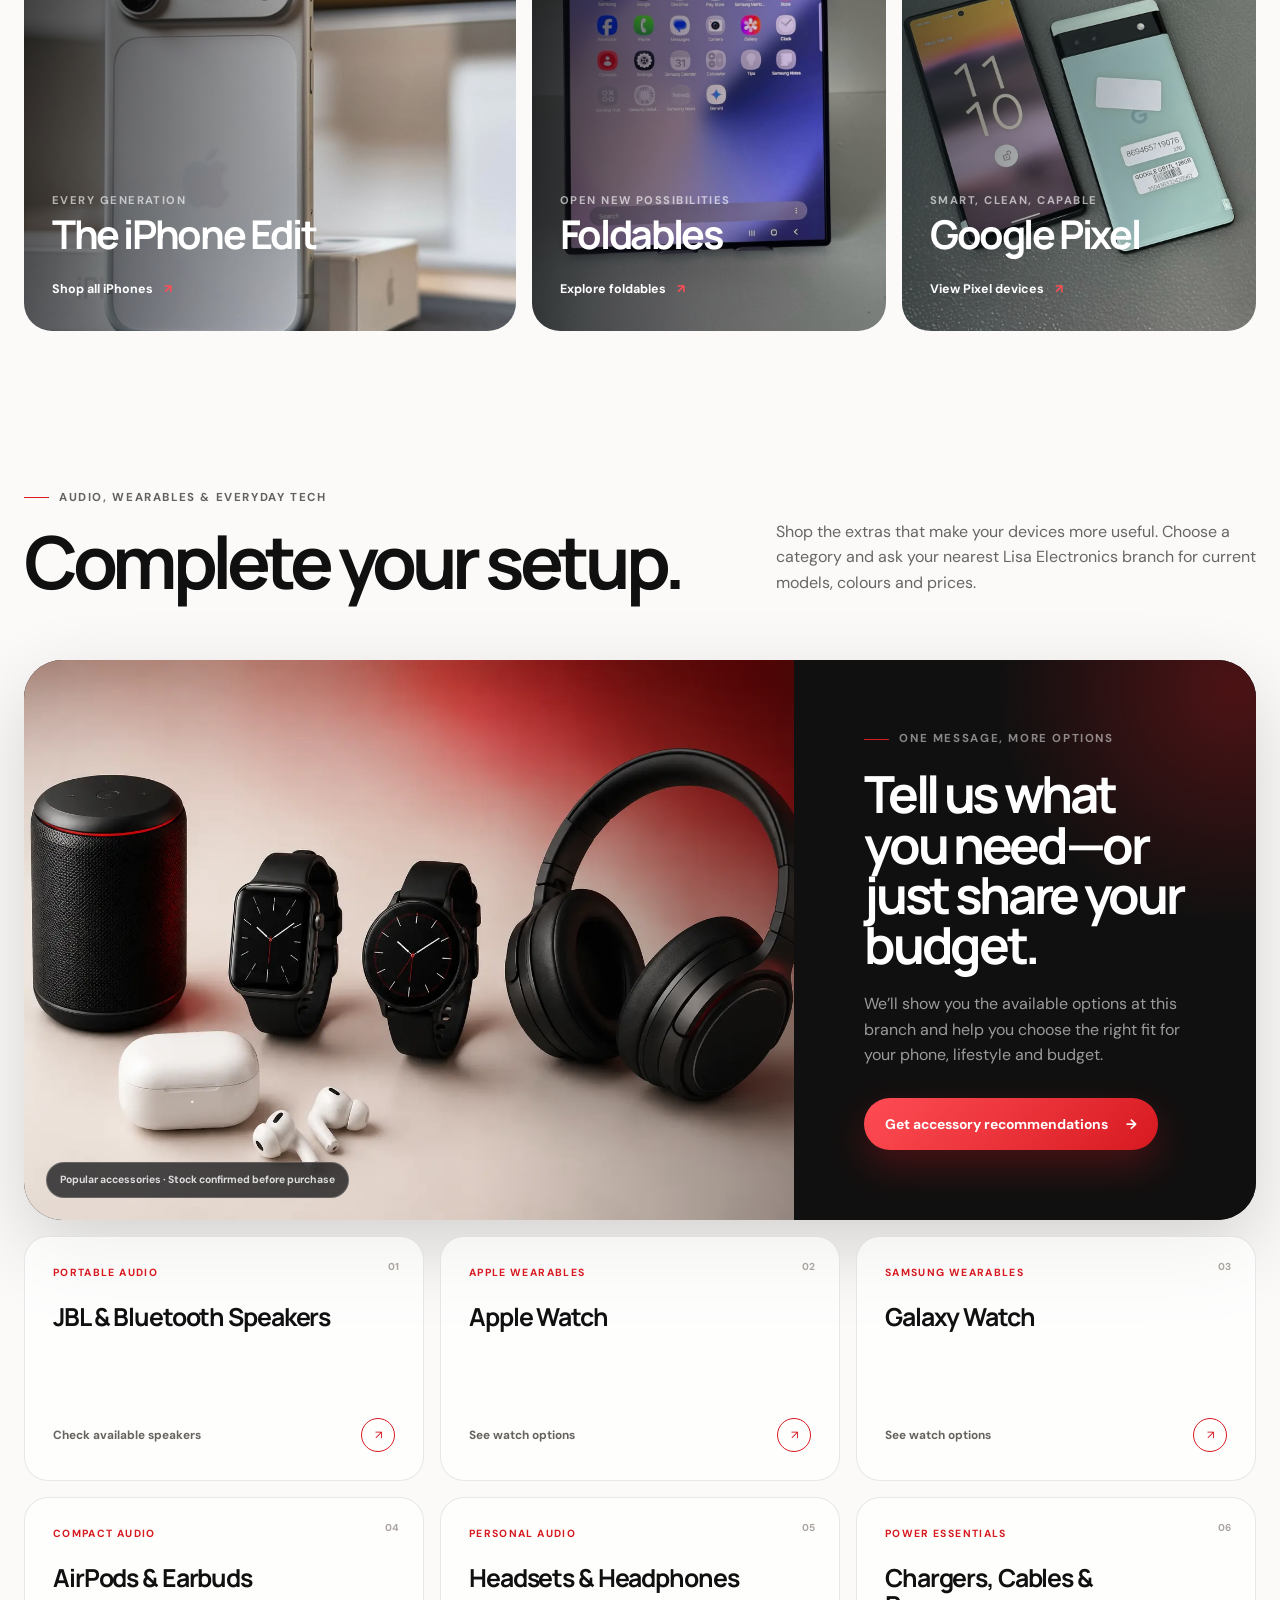
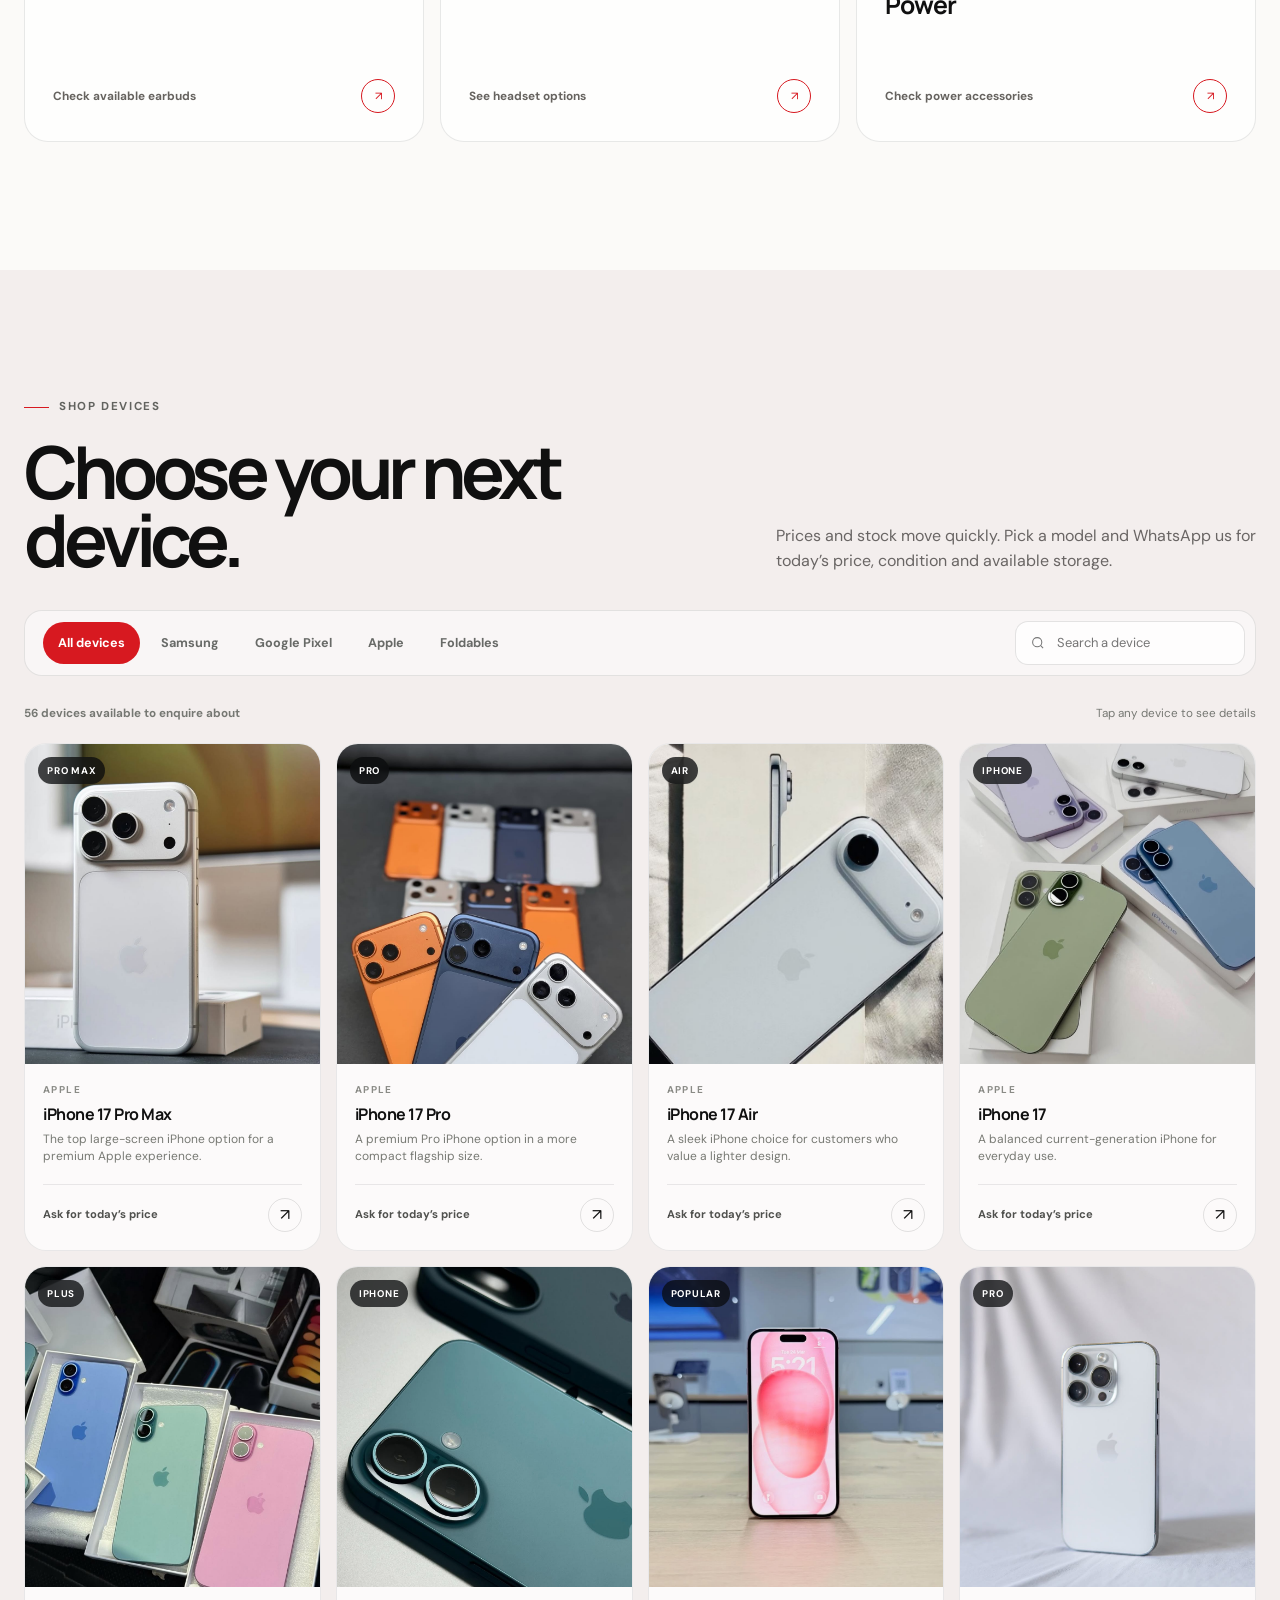
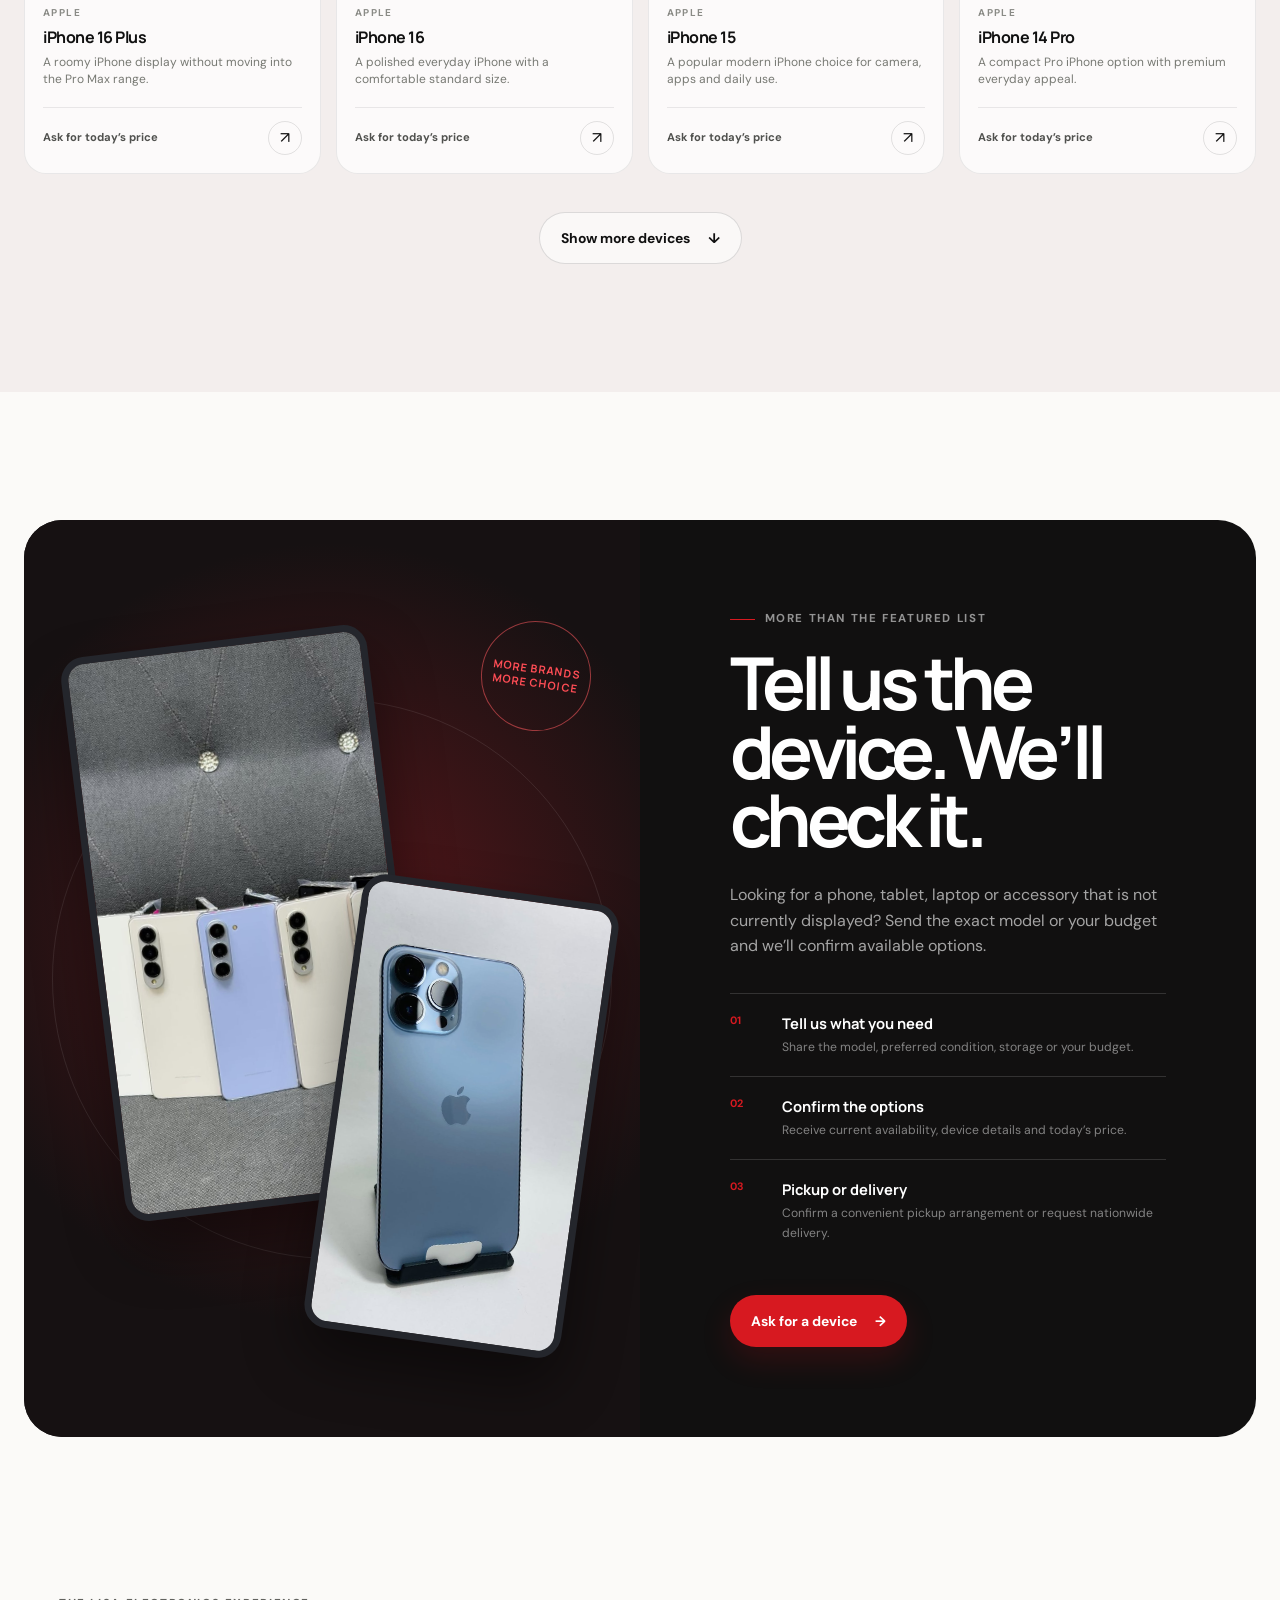
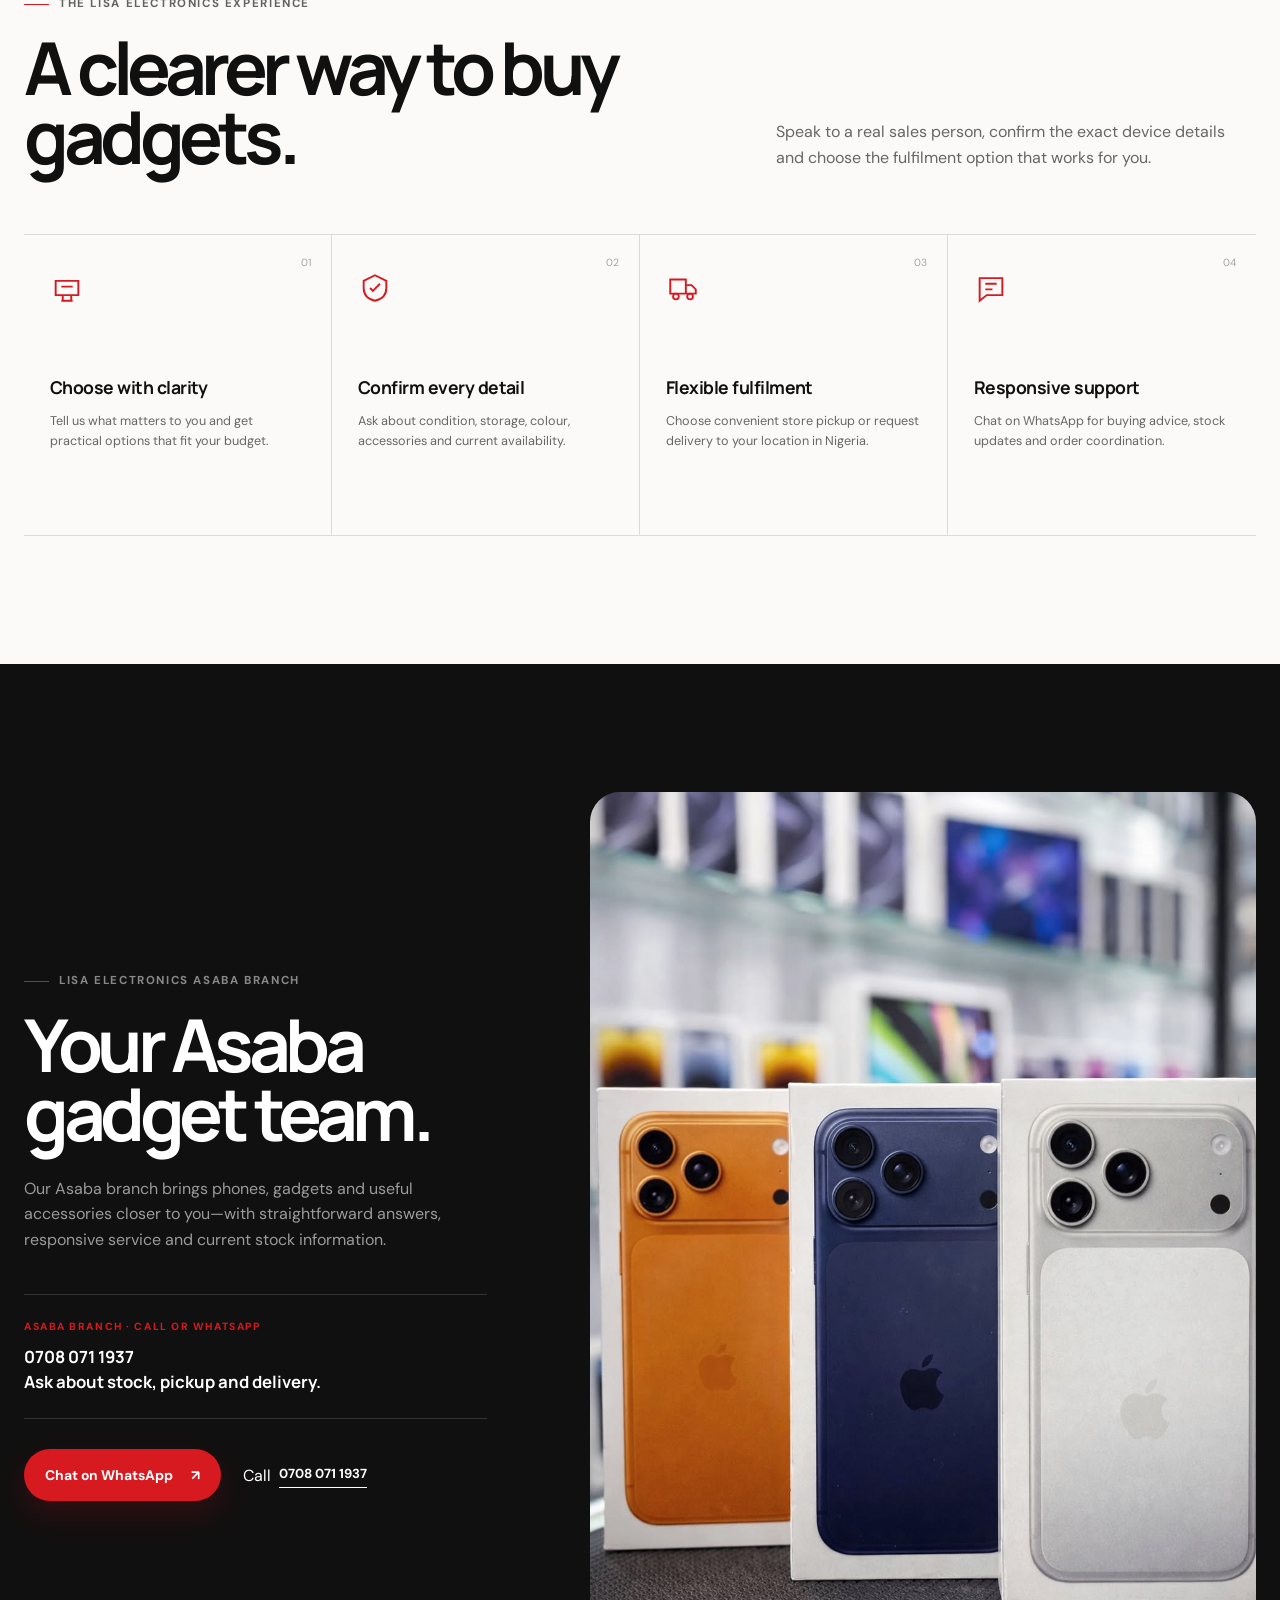
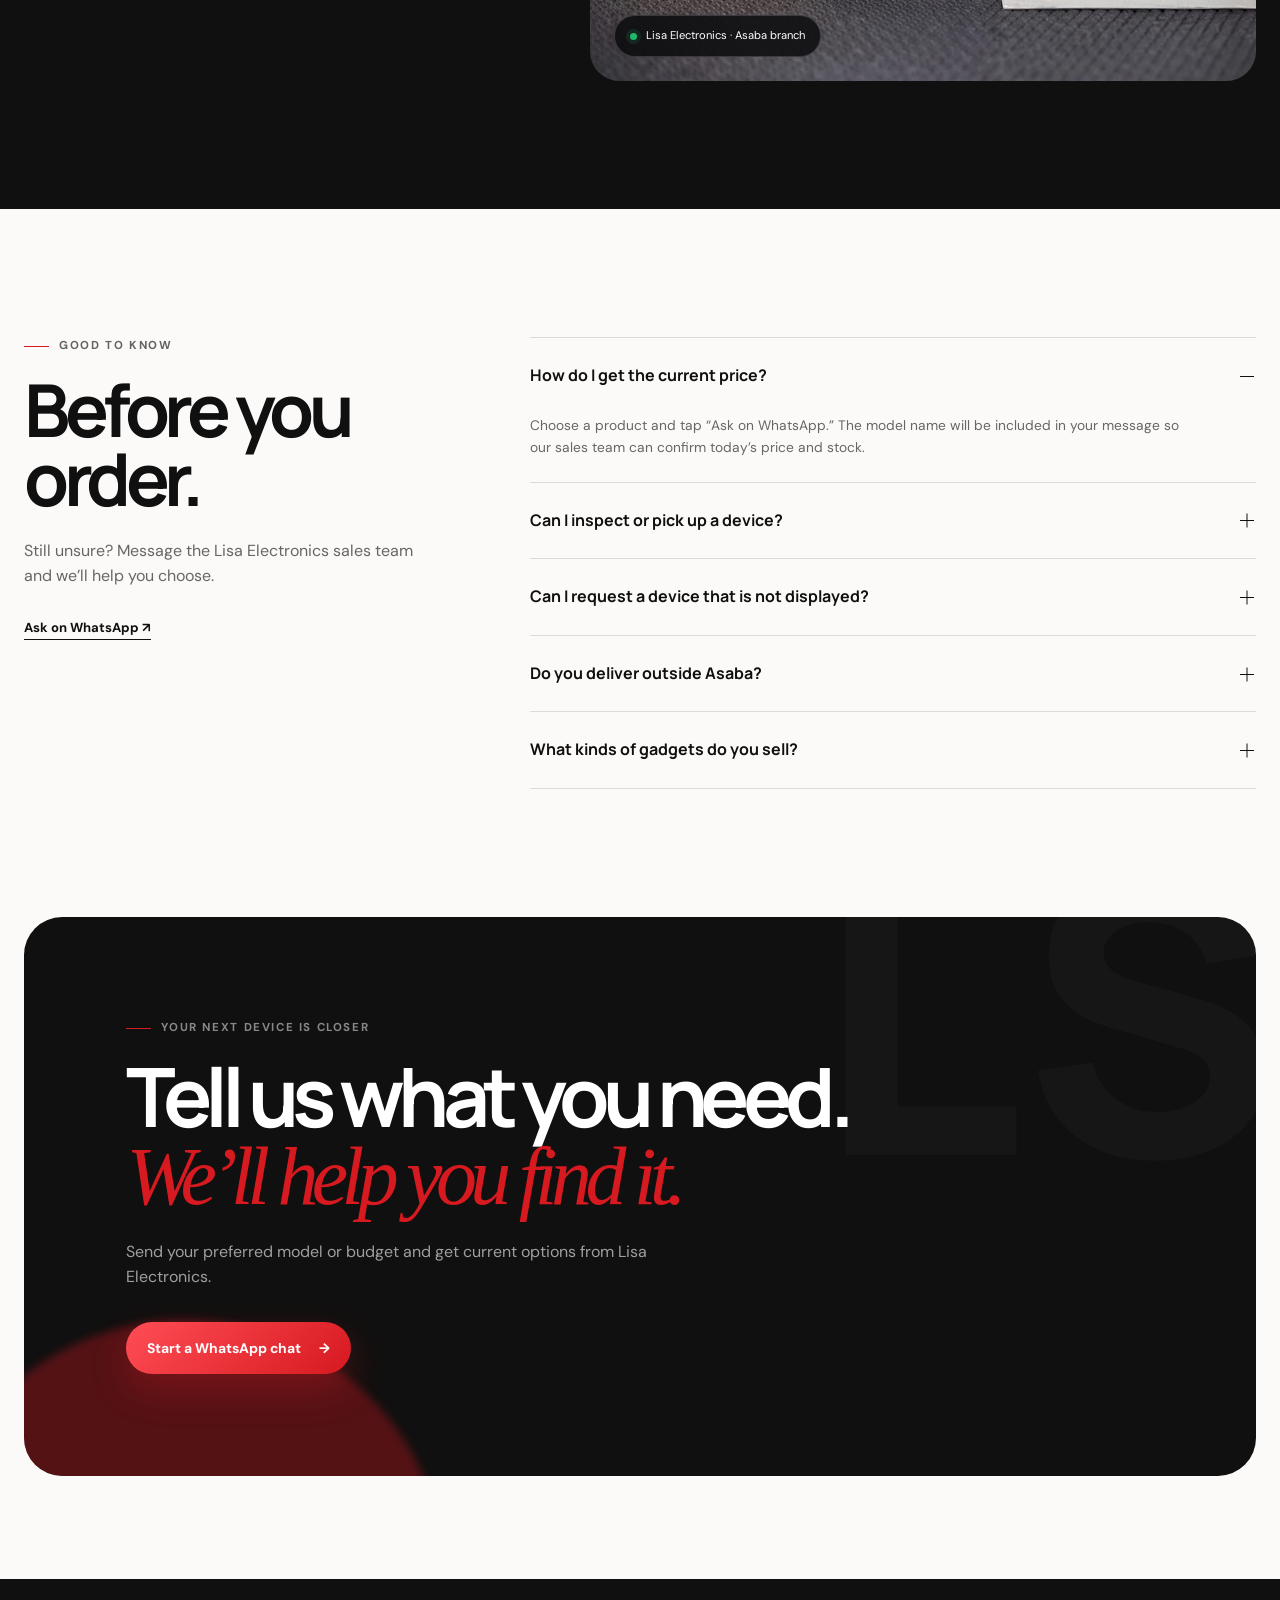
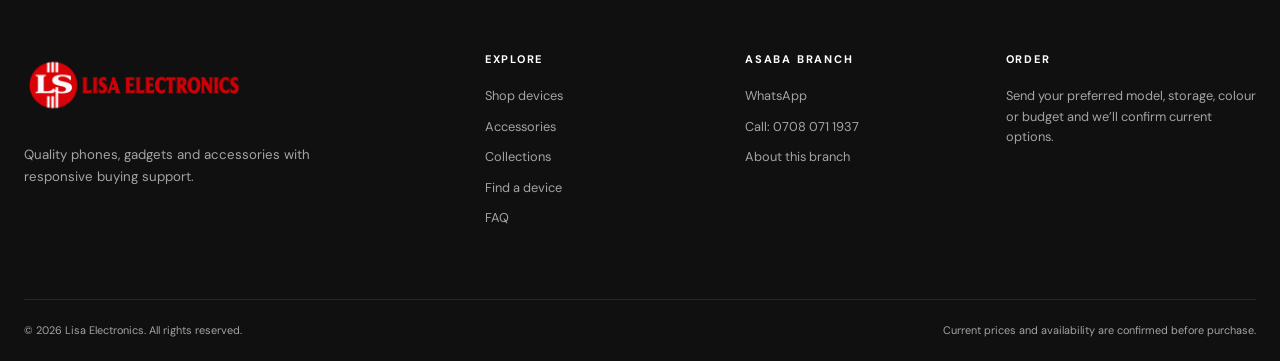
==== commit 2d87c517: "Fix accessories section markup" ====
--- a/asaba.html
+++ b/asaba.html
@@ -140,7 +140,7 @@
       </div>
     </section>
 
-+    <section class="accessories section shell" id="accessories" aria-labelledby="accessories-title">
+    <section class="accessories section shell" id="accessories" aria-labelledby="accessories-title">
       <div class="section-head reveal">
         <div>
           <p class="kicker"><span></span> Audio, wearables &amp; everyday tech</p>
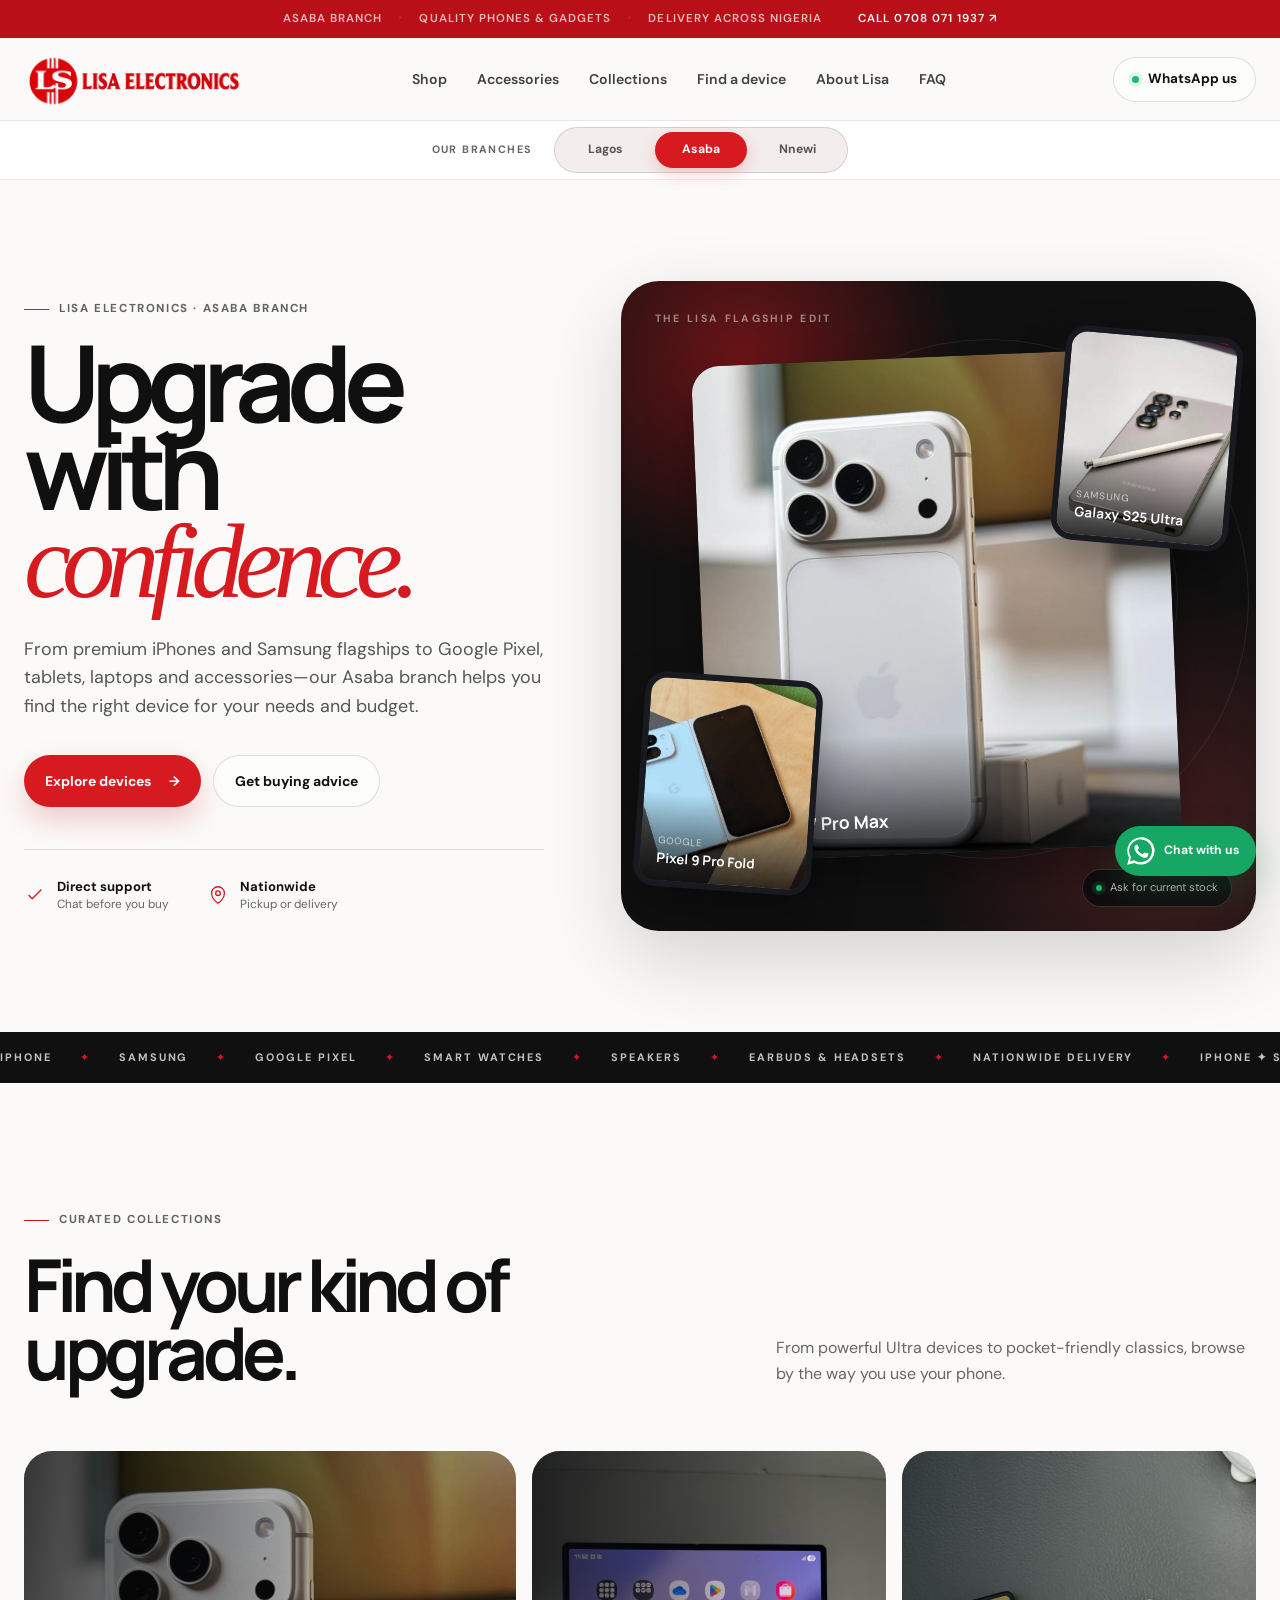
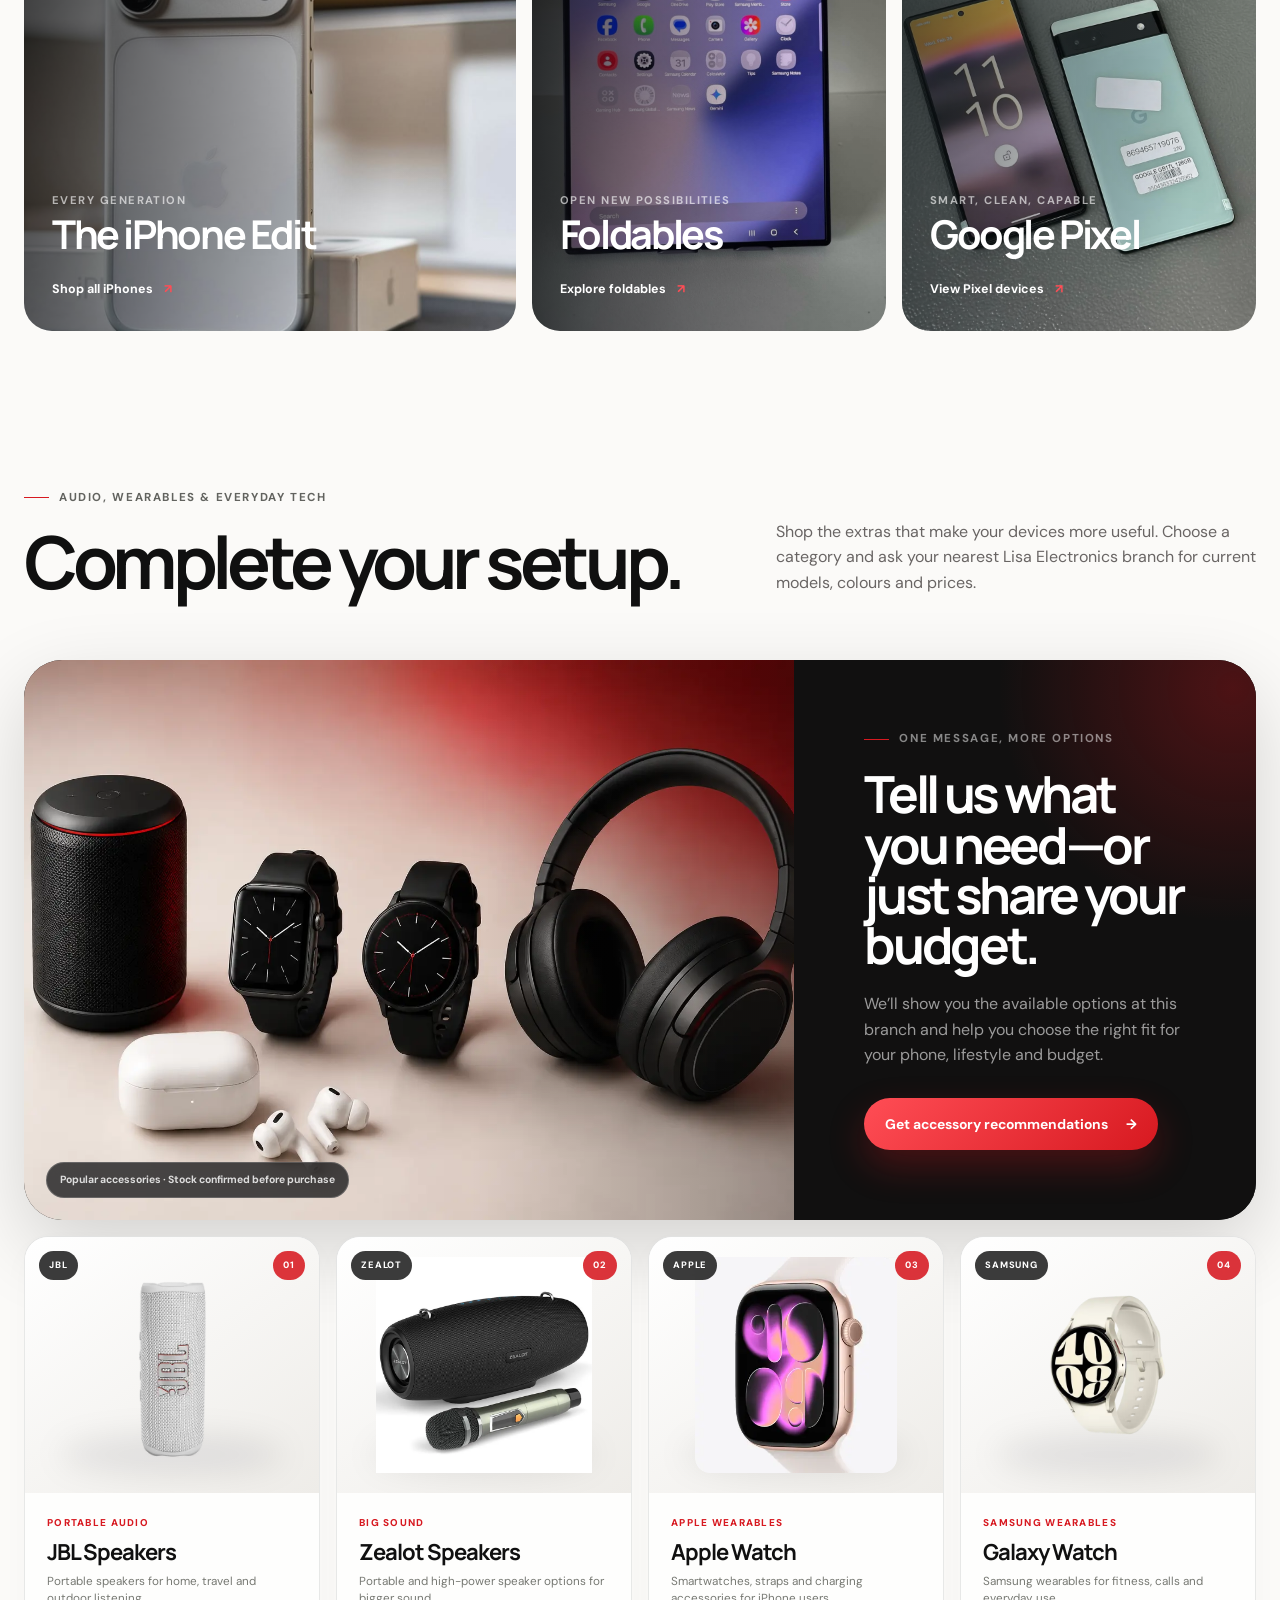
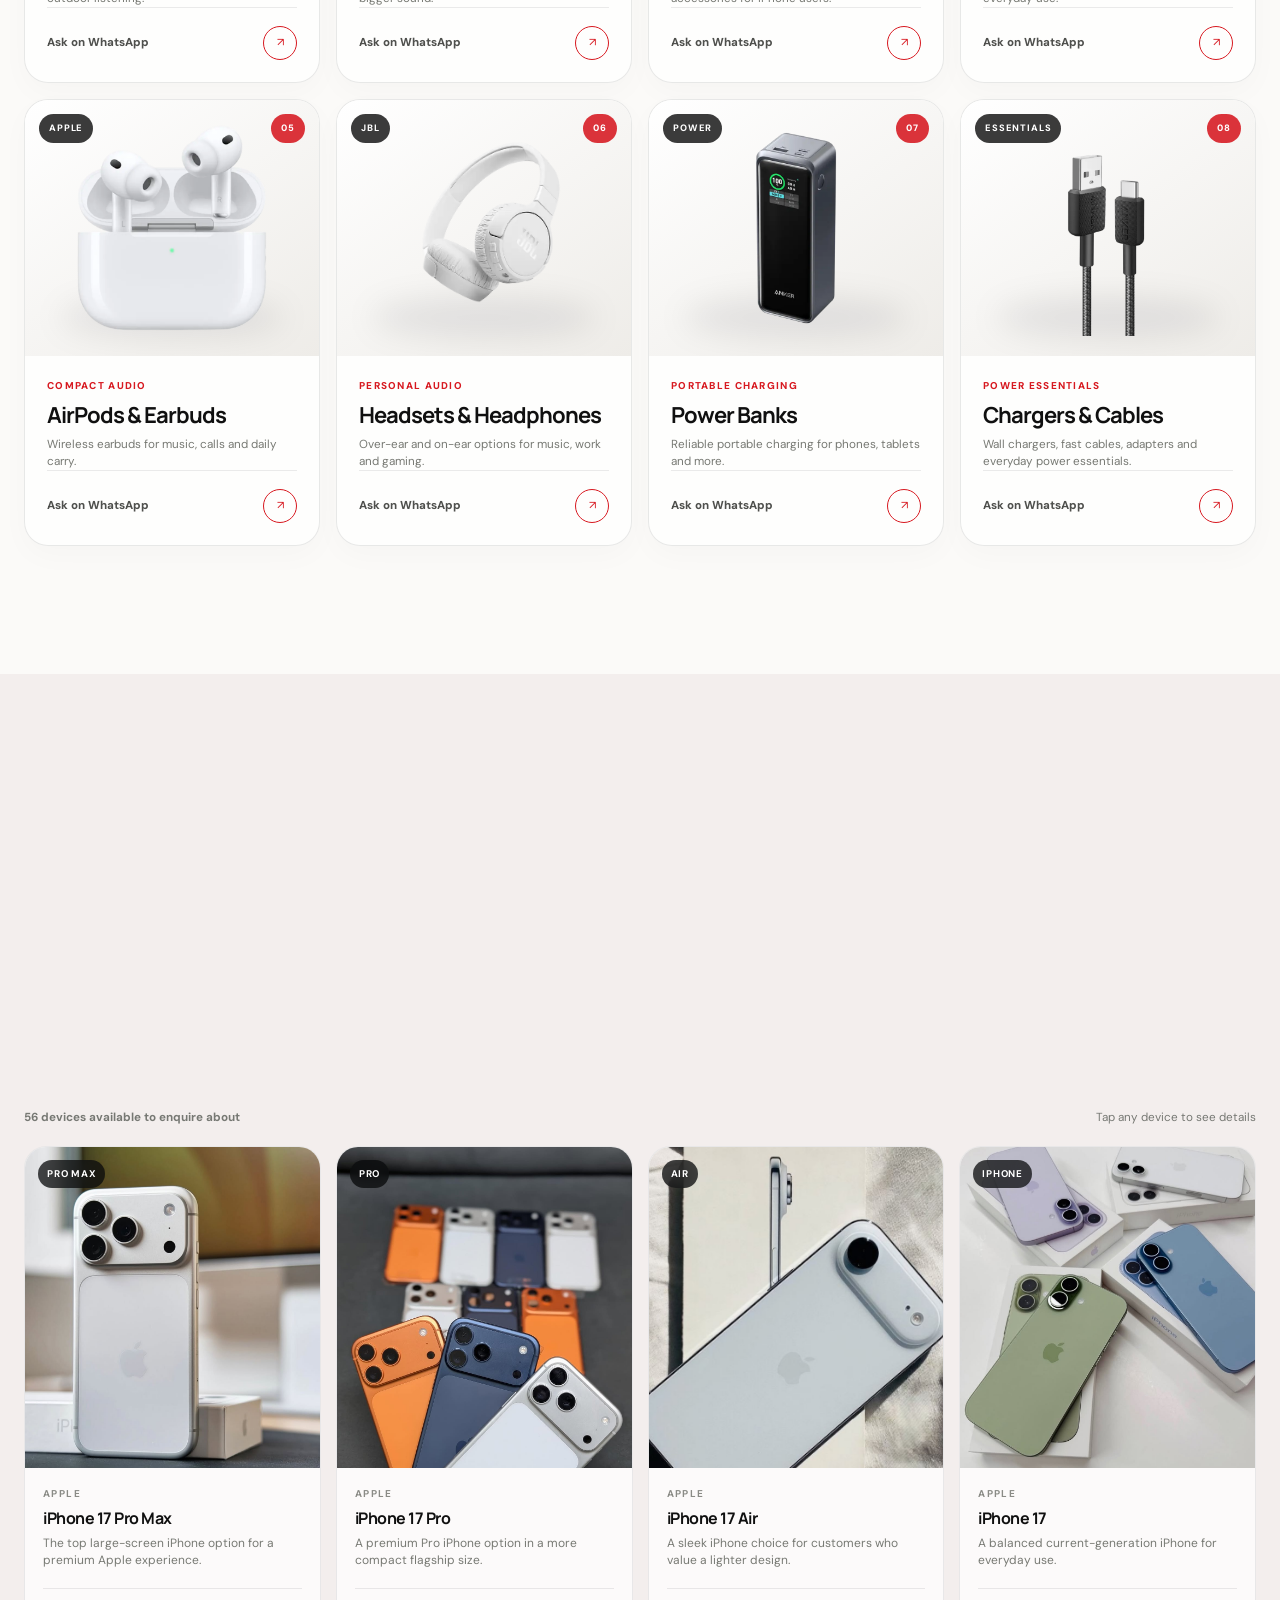
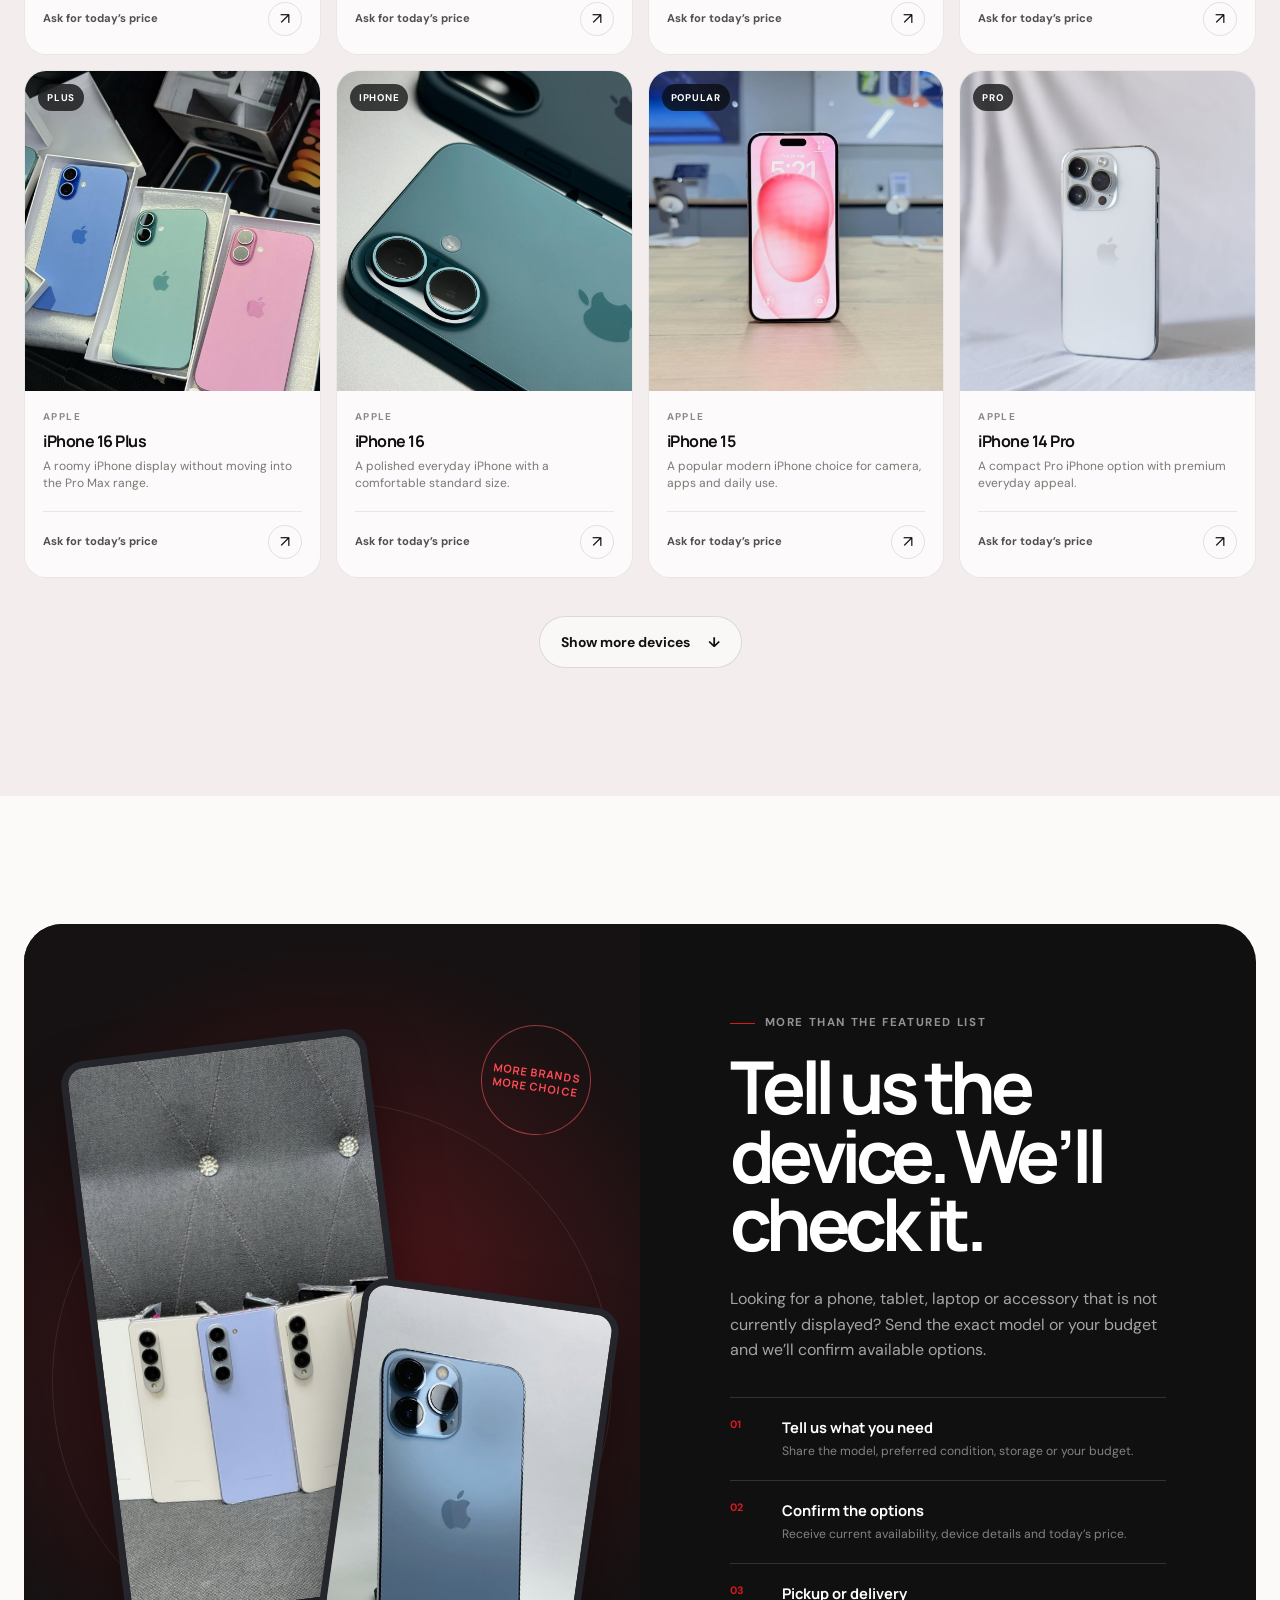
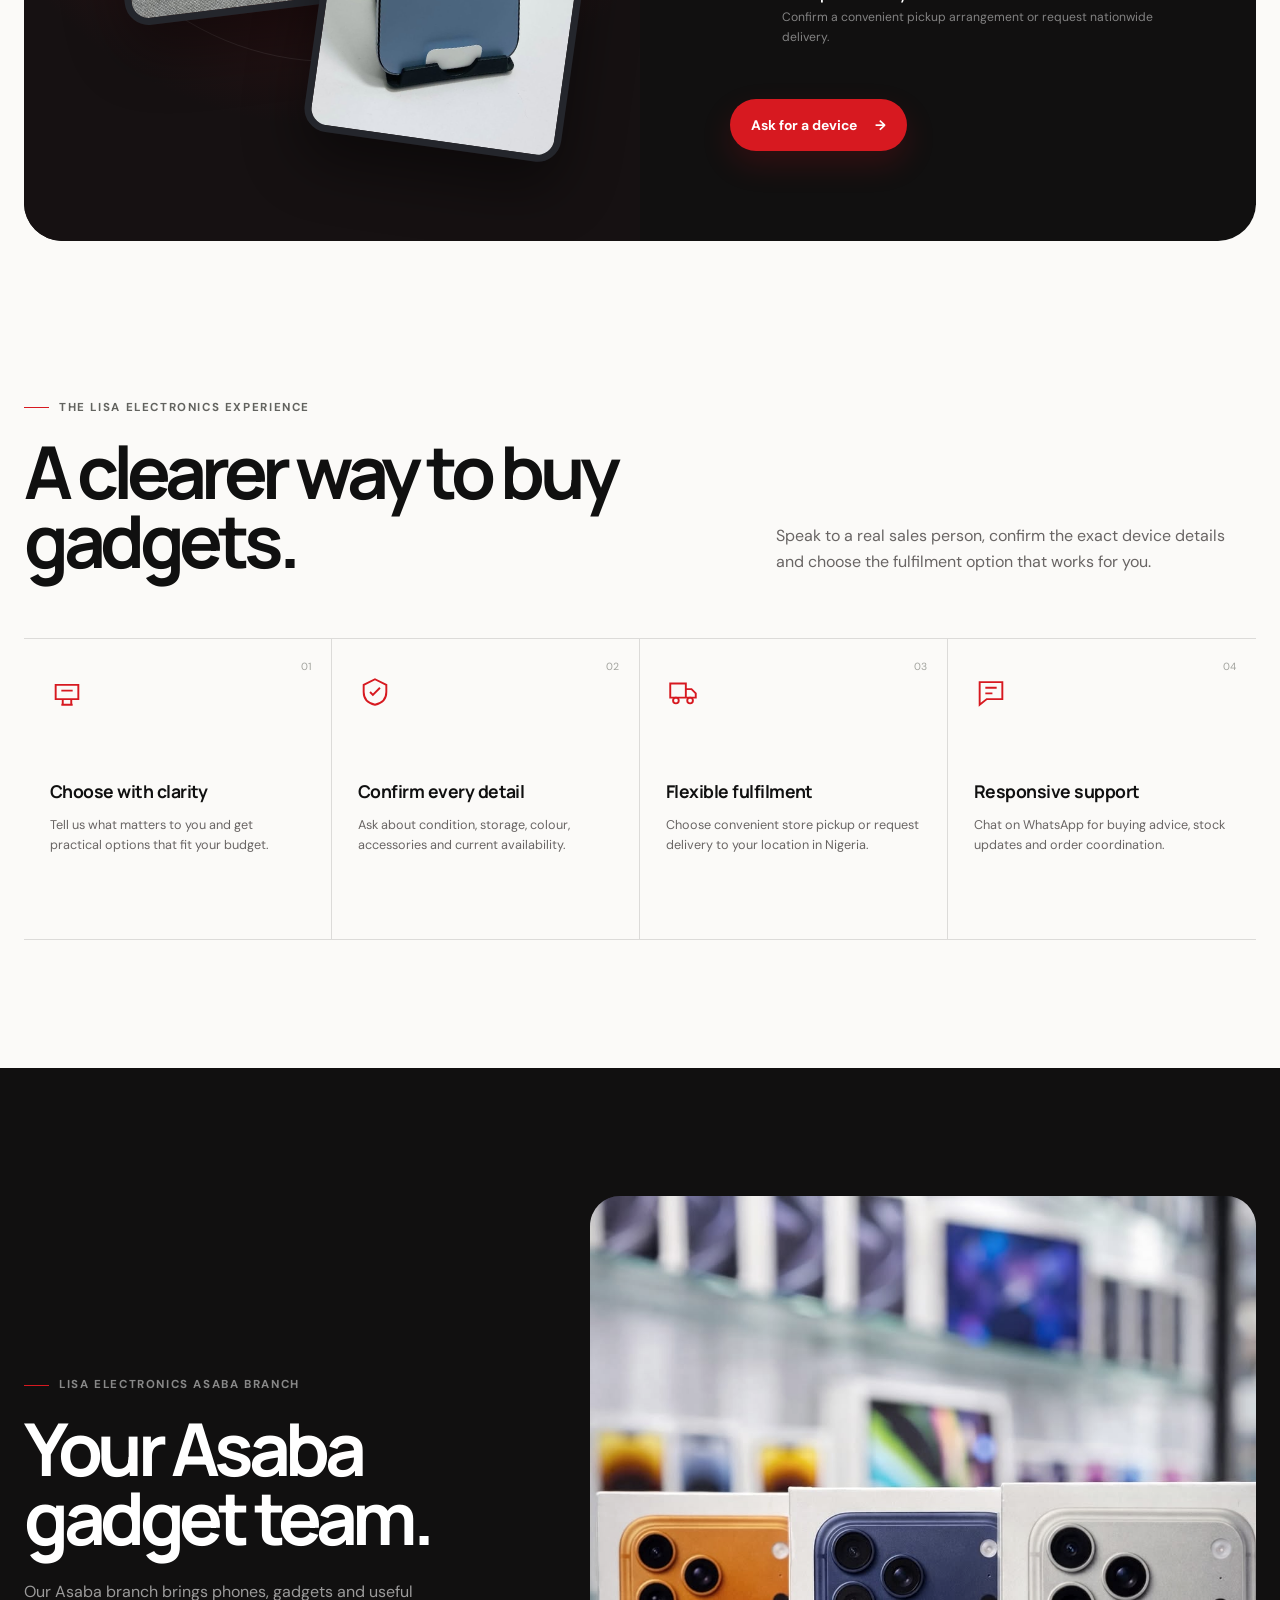
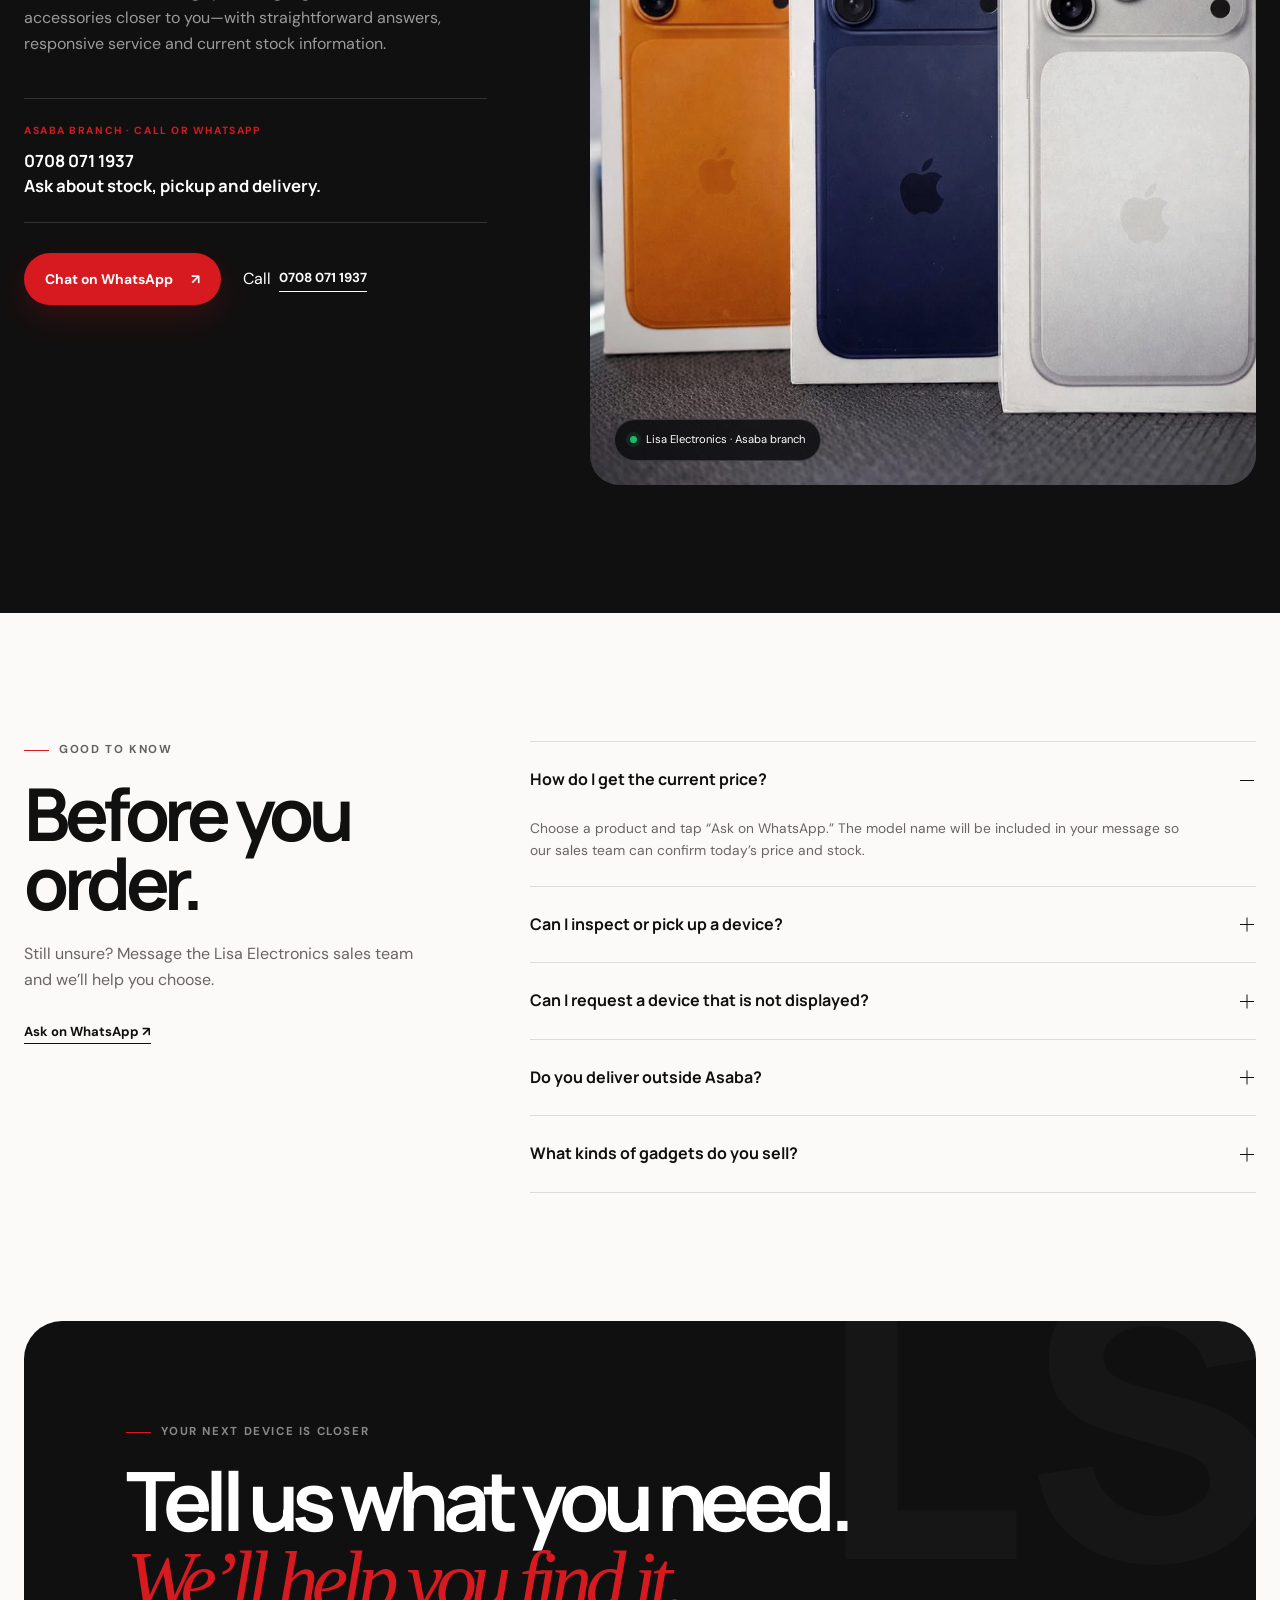
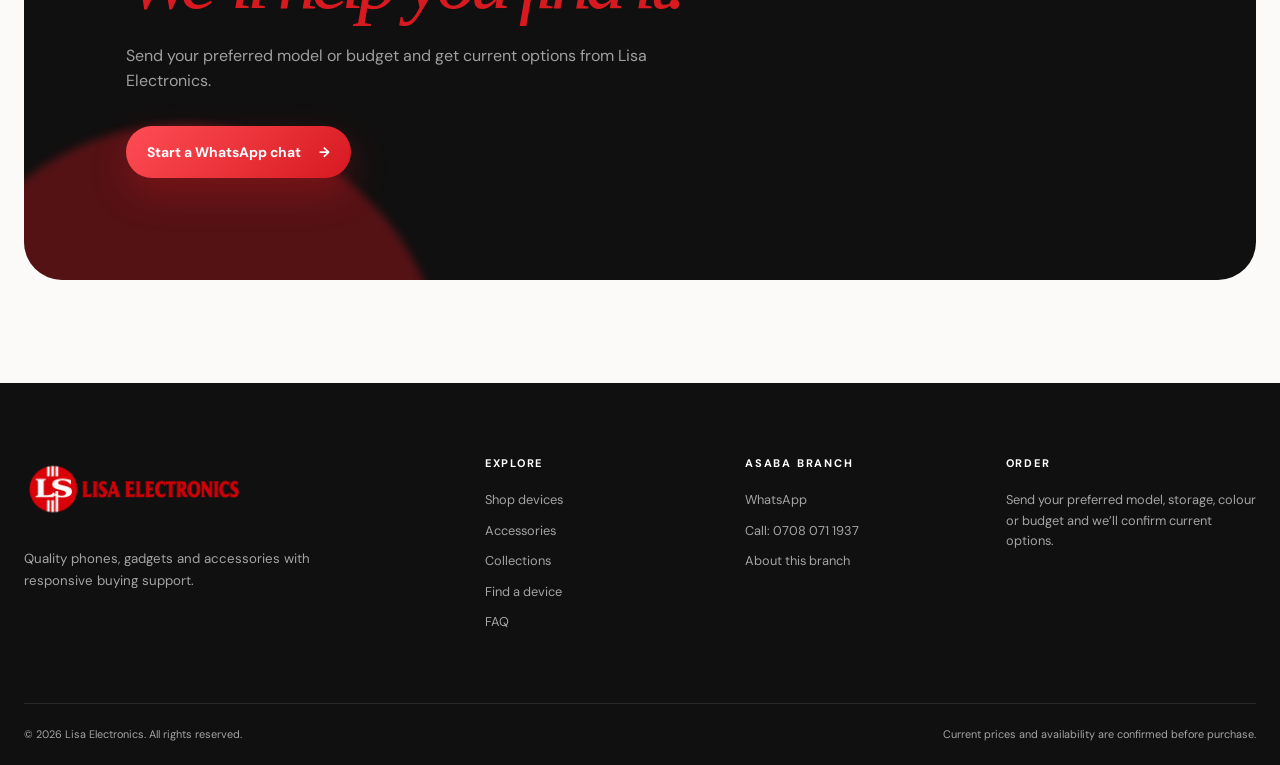
==== commit b890d3f5: "Add branded accessory catalogue images" ====
--- a/asaba.html
+++ b/asaba.html
@@ -164,22 +164,36 @@
 
       <div class="accessory-grid" aria-label="Accessory categories">
         <a class="accessory-card reveal" href="#" data-accessory="JBL and Bluetooth speakers" target="_blank" rel="noopener">
-          <span class="accessory-number">01</span><p>Portable audio</p><h3>JBL &amp; Bluetooth Speakers</h3><span class="accessory-link">Check available speakers <b aria-hidden="true">↗</b></span>
+          <div class="accessory-media"><img src="images/accessories/jbl-flip-6.webp" alt="JBL Flip 6 portable speaker" loading="lazy"><span class="accessory-brand">JBL</span><span class="accessory-number">01</span></div>
+          <div class="accessory-body"><p>Portable audio</p><h3>JBL Speakers</h3><span class="accessory-description">Portable speakers for home, travel and outdoor listening.</span><span class="accessory-link">Ask on WhatsApp <b aria-hidden="true">↗</b></span></div>
+        </a>
+        <a class="accessory-card reveal" href="#" data-accessory="Zealot Bluetooth speakers" target="_blank" rel="noopener">
+          <div class="accessory-media"><img src="images/accessories/zealot-s67.webp" alt="Zealot S67 portable Bluetooth speaker" loading="lazy"><span class="accessory-brand">Zealot</span><span class="accessory-number">02</span></div>
+          <div class="accessory-body"><p>Big sound</p><h3>Zealot Speakers</h3><span class="accessory-description">Portable and high-power speaker options for bigger sound.</span><span class="accessory-link">Ask on WhatsApp <b aria-hidden="true">↗</b></span></div>
         </a>
         <a class="accessory-card reveal" href="#" data-accessory="Apple smart watches" target="_blank" rel="noopener">
-          <span class="accessory-number">02</span><p>Apple wearables</p><h3>Apple Watch</h3><span class="accessory-link">See watch options <b aria-hidden="true">↗</b></span>
+          <div class="accessory-media"><img src="images/accessories/apple-watch.webp" alt="Apple Watch" loading="lazy"><span class="accessory-brand">Apple</span><span class="accessory-number">03</span></div>
+          <div class="accessory-body"><p>Apple wearables</p><h3>Apple Watch</h3><span class="accessory-description">Smartwatches, straps and charging accessories for iPhone users.</span><span class="accessory-link">Ask on WhatsApp <b aria-hidden="true">↗</b></span></div>
         </a>
         <a class="accessory-card reveal" href="#" data-accessory="Samsung Galaxy smart watches" target="_blank" rel="noopener">
-          <span class="accessory-number">03</span><p>Samsung wearables</p><h3>Galaxy Watch</h3><span class="accessory-link">See watch options <b aria-hidden="true">↗</b></span>
+          <div class="accessory-media"><img src="images/accessories/galaxy-watch.webp" alt="Samsung Galaxy Watch" loading="lazy"><span class="accessory-brand">Samsung</span><span class="accessory-number">04</span></div>
+          <div class="accessory-body"><p>Samsung wearables</p><h3>Galaxy Watch</h3><span class="accessory-description">Samsung wearables for fitness, calls and everyday use.</span><span class="accessory-link">Ask on WhatsApp <b aria-hidden="true">↗</b></span></div>
         </a>
         <a class="accessory-card reveal" href="#" data-accessory="AirPods and wireless earbuds" target="_blank" rel="noopener">
-          <span class="accessory-number">04</span><p>Compact audio</p><h3>AirPods &amp; Earbuds</h3><span class="accessory-link">Check available earbuds <b aria-hidden="true">↗</b></span>
+          <div class="accessory-media"><img src="images/accessories/airpods-pro.webp" alt="Apple AirPods Pro" loading="lazy"><span class="accessory-brand">Apple</span><span class="accessory-number">05</span></div>
+          <div class="accessory-body"><p>Compact audio</p><h3>AirPods &amp; Earbuds</h3><span class="accessory-description">Wireless earbuds for music, calls and daily carry.</span><span class="accessory-link">Ask on WhatsApp <b aria-hidden="true">↗</b></span></div>
         </a>
         <a class="accessory-card reveal" href="#" data-accessory="wireless headsets and headphones" target="_blank" rel="noopener">
-          <span class="accessory-number">05</span><p>Personal audio</p><h3>Headsets &amp; Headphones</h3><span class="accessory-link">See headset options <b aria-hidden="true">↗</b></span>
-        </a>
-        <a class="accessory-card reveal" href="#" data-accessory="chargers, cables and power banks" target="_blank" rel="noopener">
-          <span class="accessory-number">06</span><p>Power essentials</p><h3>Chargers, Cables &amp; Power</h3><span class="accessory-link">Check power accessories <b aria-hidden="true">↗</b></span>
+          <div class="accessory-media"><img src="images/accessories/jbl-headphones.webp" alt="JBL wireless headphones" loading="lazy"><span class="accessory-brand">JBL</span><span class="accessory-number">06</span></div>
+          <div class="accessory-body"><p>Personal audio</p><h3>Headsets &amp; Headphones</h3><span class="accessory-description">Over-ear and on-ear options for music, work and gaming.</span><span class="accessory-link">Ask on WhatsApp <b aria-hidden="true">↗</b></span></div>
+        </a>
+        <a class="accessory-card reveal" href="#" data-accessory="power banks and portable chargers" target="_blank" rel="noopener">
+          <div class="accessory-media"><img src="images/accessories/anker-power-bank.webp" alt="Anker portable power bank" loading="lazy"><span class="accessory-brand">Power</span><span class="accessory-number">07</span></div>
+          <div class="accessory-body"><p>Portable charging</p><h3>Power Banks</h3><span class="accessory-description">Reliable portable charging for phones, tablets and more.</span><span class="accessory-link">Ask on WhatsApp <b aria-hidden="true">↗</b></span></div>
+        </a>
+        <a class="accessory-card reveal" href="#" data-accessory="chargers, cables and adapters" target="_blank" rel="noopener">
+          <div class="accessory-media"><img src="images/accessories/anker-cable.webp" alt="Anker charging cable" loading="lazy"><span class="accessory-brand">Essentials</span><span class="accessory-number">08</span></div>
+          <div class="accessory-body"><p>Power essentials</p><h3>Chargers &amp; Cables</h3><span class="accessory-description">Wall chargers, fast cables, adapters and everyday power essentials.</span><span class="accessory-link">Ask on WhatsApp <b aria-hidden="true">↗</b></span></div>
         </a>
       </div>
     </section>
--- a/style.css
+++ b/style.css
@@ -240,14 +240,22 @@
 .accessories-copy h3 { margin-bottom: 22px; font-family: var(--font-display); font-size: clamp(2.2rem, 4vw, 4rem); letter-spacing: -.065em; line-height: .98; }
 .accessories-copy > p:not(.kicker) { margin-bottom: 30px; color: rgba(255,255,255,.58); }
 .accessories-copy .button { align-self: flex-start; }
-.accessory-grid { margin-top: 16px; display: grid; grid-template-columns: repeat(3, minmax(0,1fr)); gap: 16px; }
-.accessory-card { position: relative; min-height: 245px; padding: 28px; display: flex; flex-direction: column; border: 1px solid rgba(10,11,13,.09); border-radius: 24px; background: rgba(255,255,255,.68); transition: transform .3s ease, box-shadow .3s ease, color .3s ease, background .3s ease; }
-.accessory-card:hover { color: #fff; background: #171111; transform: translateY(-6px); box-shadow: 0 20px 44px rgba(10,11,13,.13); }
-.accessory-number { position: absolute; right: 24px; top: 22px; color: #aaa49f; font-size: .63rem; font-weight: 700; }
-.accessory-card > p { margin-bottom: 22px; color: var(--gold); font-size: .65rem; font-weight: 700; letter-spacing: .13em; text-transform: uppercase; }
-.accessory-card h3 { max-width: 280px; margin-bottom: 32px; font-family: var(--font-display); font-size: 1.55rem; letter-spacing: -.045em; line-height: 1.08; }
-.accessory-link { margin-top: auto; display: flex; align-items: center; justify-content: space-between; gap: 16px; color: #66635f; font-size: .74rem; font-weight: 700; }
-.accessory-card:hover .accessory-link { color: rgba(255,255,255,.72); }
+.accessory-grid { margin-top: 16px; display: grid; grid-template-columns: repeat(4, minmax(0,1fr)); gap: 16px; }
+.accessory-card { min-width: 0; min-height: 430px; display: flex; flex-direction: column; overflow: hidden; border: 1px solid rgba(10,11,13,.09); border-radius: 24px; background: rgba(255,255,255,.72); box-shadow: 0 10px 30px rgba(10,11,13,.025); transition: border-color .3s ease, box-shadow .3s ease; }
+.accessory-card:hover { border-color: rgba(215,25,32,.25); box-shadow: 0 22px 48px rgba(10,11,13,.12); }
+.accessory-media { position: relative; aspect-ratio: 1.15; overflow: hidden; background: linear-gradient(145deg, #fff, #eeece8); }
+.accessory-media::after { content: ""; position: absolute; inset: auto 12% 7% 12%; height: 16%; border-radius: 50%; background: rgba(10,11,13,.08); filter: blur(15px); pointer-events: none; }
+.accessory-media img { position: relative; z-index: 1; width: 100%; height: 100%; padding: 20px; object-fit: contain; transition: transform .55s cubic-bezier(.2,.8,.2,1); }
+.accessory-card:hover .accessory-media img { transform: scale(1.055); }
+.accessory-brand, .accessory-number { position: absolute; z-index: 2; top: 14px; padding: 7px 10px; border-radius: 999px; font-size: .58rem; font-weight: 800; letter-spacing: .09em; text-transform: uppercase; backdrop-filter: blur(9px); }
+.accessory-brand { left: 14px; color: #fff; background: rgba(16,16,17,.82); }
+.accessory-number { right: 14px; color: #fff; background: rgba(215,25,32,.88); }
+.accessory-body { padding: 22px; display: flex; flex: 1; flex-direction: column; }
+.accessory-body > p { margin-bottom: 9px; color: var(--gold); font-size: .62rem; font-weight: 800; letter-spacing: .13em; text-transform: uppercase; }
+.accessory-card h3 { margin-bottom: 9px; font-family: var(--font-display); font-size: 1.38rem; letter-spacing: -.045em; line-height: 1.08; }
+.accessory-description { color: #777973; font-size: .73rem; line-height: 1.48; }
+.accessory-link { margin-top: auto; padding-top: 18px; display: flex; align-items: center; justify-content: space-between; gap: 14px; border-top: 1px solid rgba(10,11,13,.08); color: #4f504d; font-size: .72rem; font-weight: 800; }
+.accessory-card:hover .accessory-link { color: var(--gold); }
 .accessory-link b { width: 34px; height: 34px; display: grid; place-items: center; flex: 0 0 auto; border: 1px solid currentColor; border-radius: 50%; color: var(--gold); font-weight: 400; }
 
 .shop { background: #f3eeed; }
@@ -473,7 +481,17 @@
   .accessories-copy { padding: 42px 24px; }
   .accessories-copy .button { width: 100%; }
   .accessory-grid { grid-template-columns: 1fr; gap: 10px; }
-  .accessory-card { min-height: 205px; padding: 24px; }
+  .accessory-card { min-height: 0; flex-direction: row; }
+  .accessory-media { width: 42%; min-height: 200px; flex: 0 0 42%; aspect-ratio: auto; }
+  .accessory-media img { padding: 16px; }
+  .accessory-brand, .accessory-number { top: 9px; padding: 6px 8px; font-size: .5rem; }
+  .accessory-brand { left: 9px; }
+  .accessory-number { right: 9px; }
+  .accessory-body { padding: 18px 16px; }
+  .accessory-card h3 { font-size: 1.14rem; }
+  .accessory-description { font-size: .68rem; }
+  .accessory-link { padding-top: 13px; font-size: .66rem; }
+  .accessory-link b { width: 30px; height: 30px; }
   .product-grid { grid-template-columns: 1fr 1fr; gap: 9px; }
   .product-card { border-radius: 16px; }
   .product-body { padding: 13px; }
